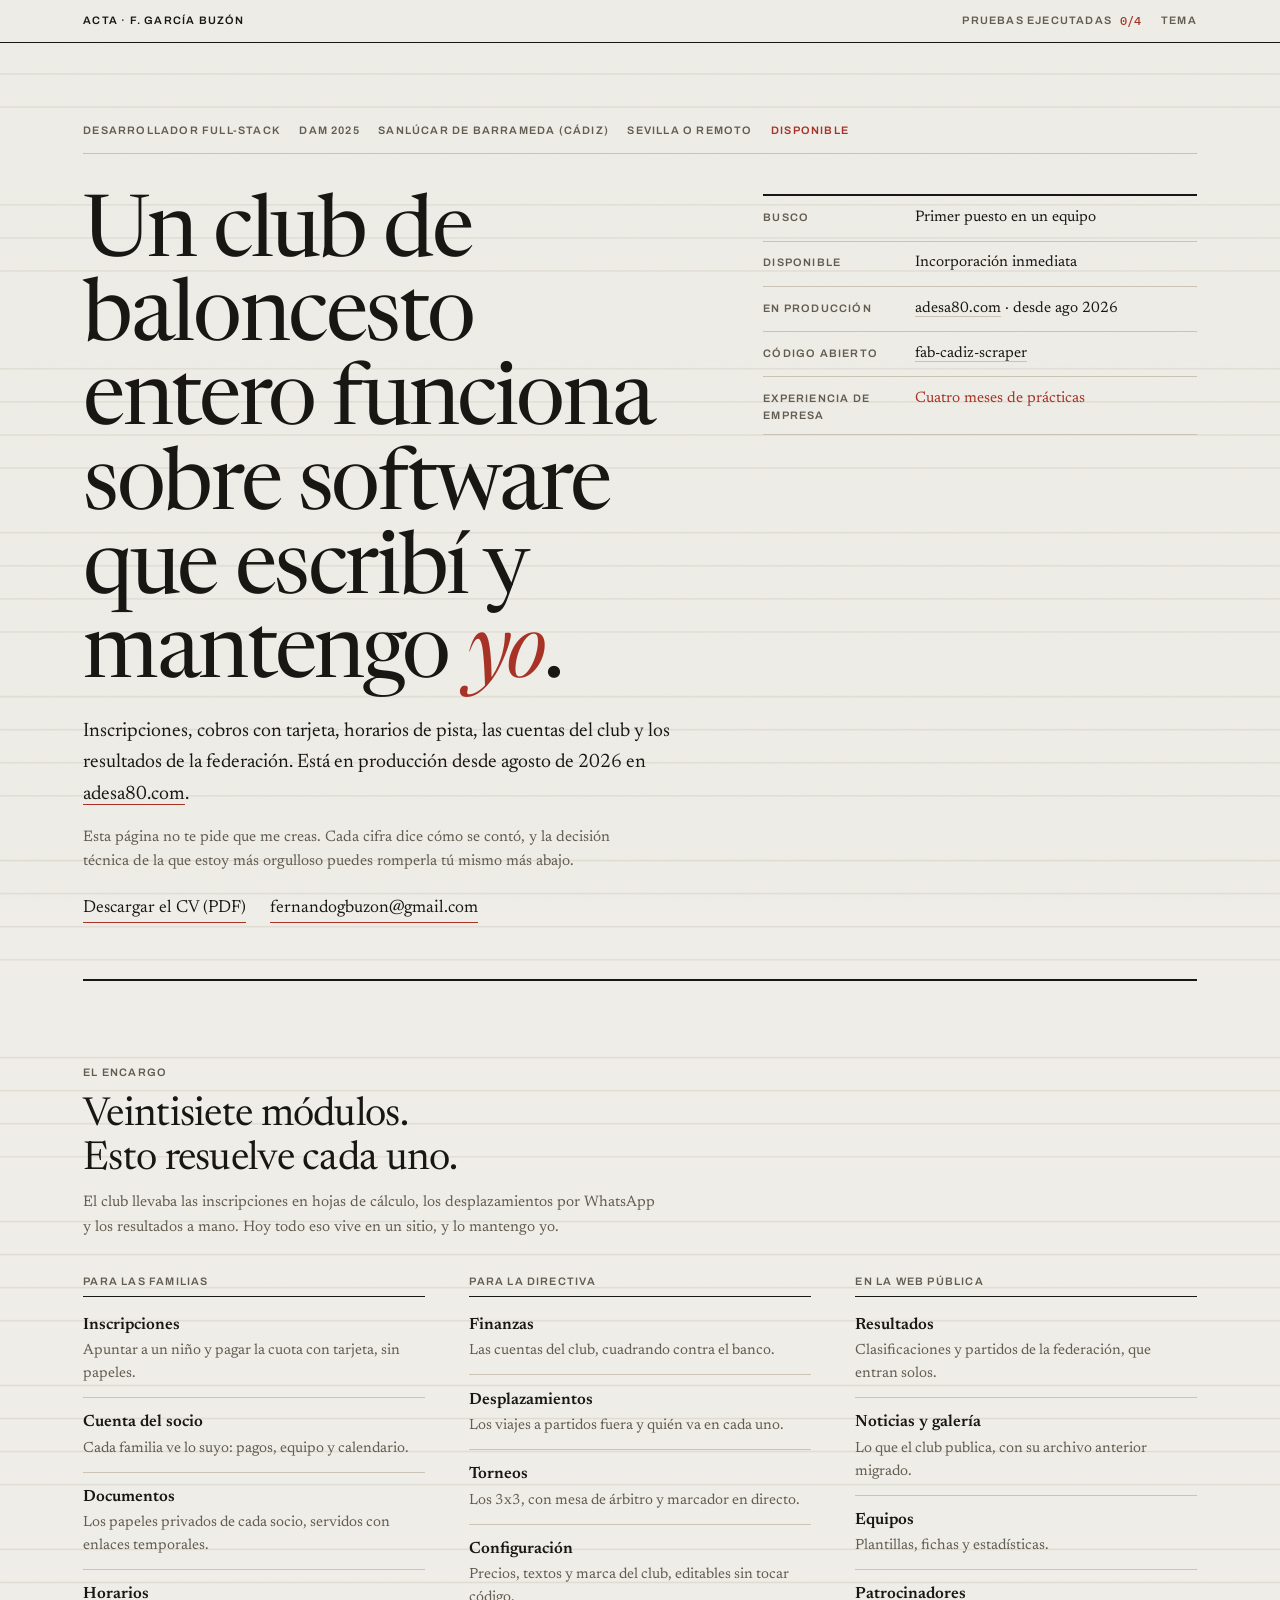
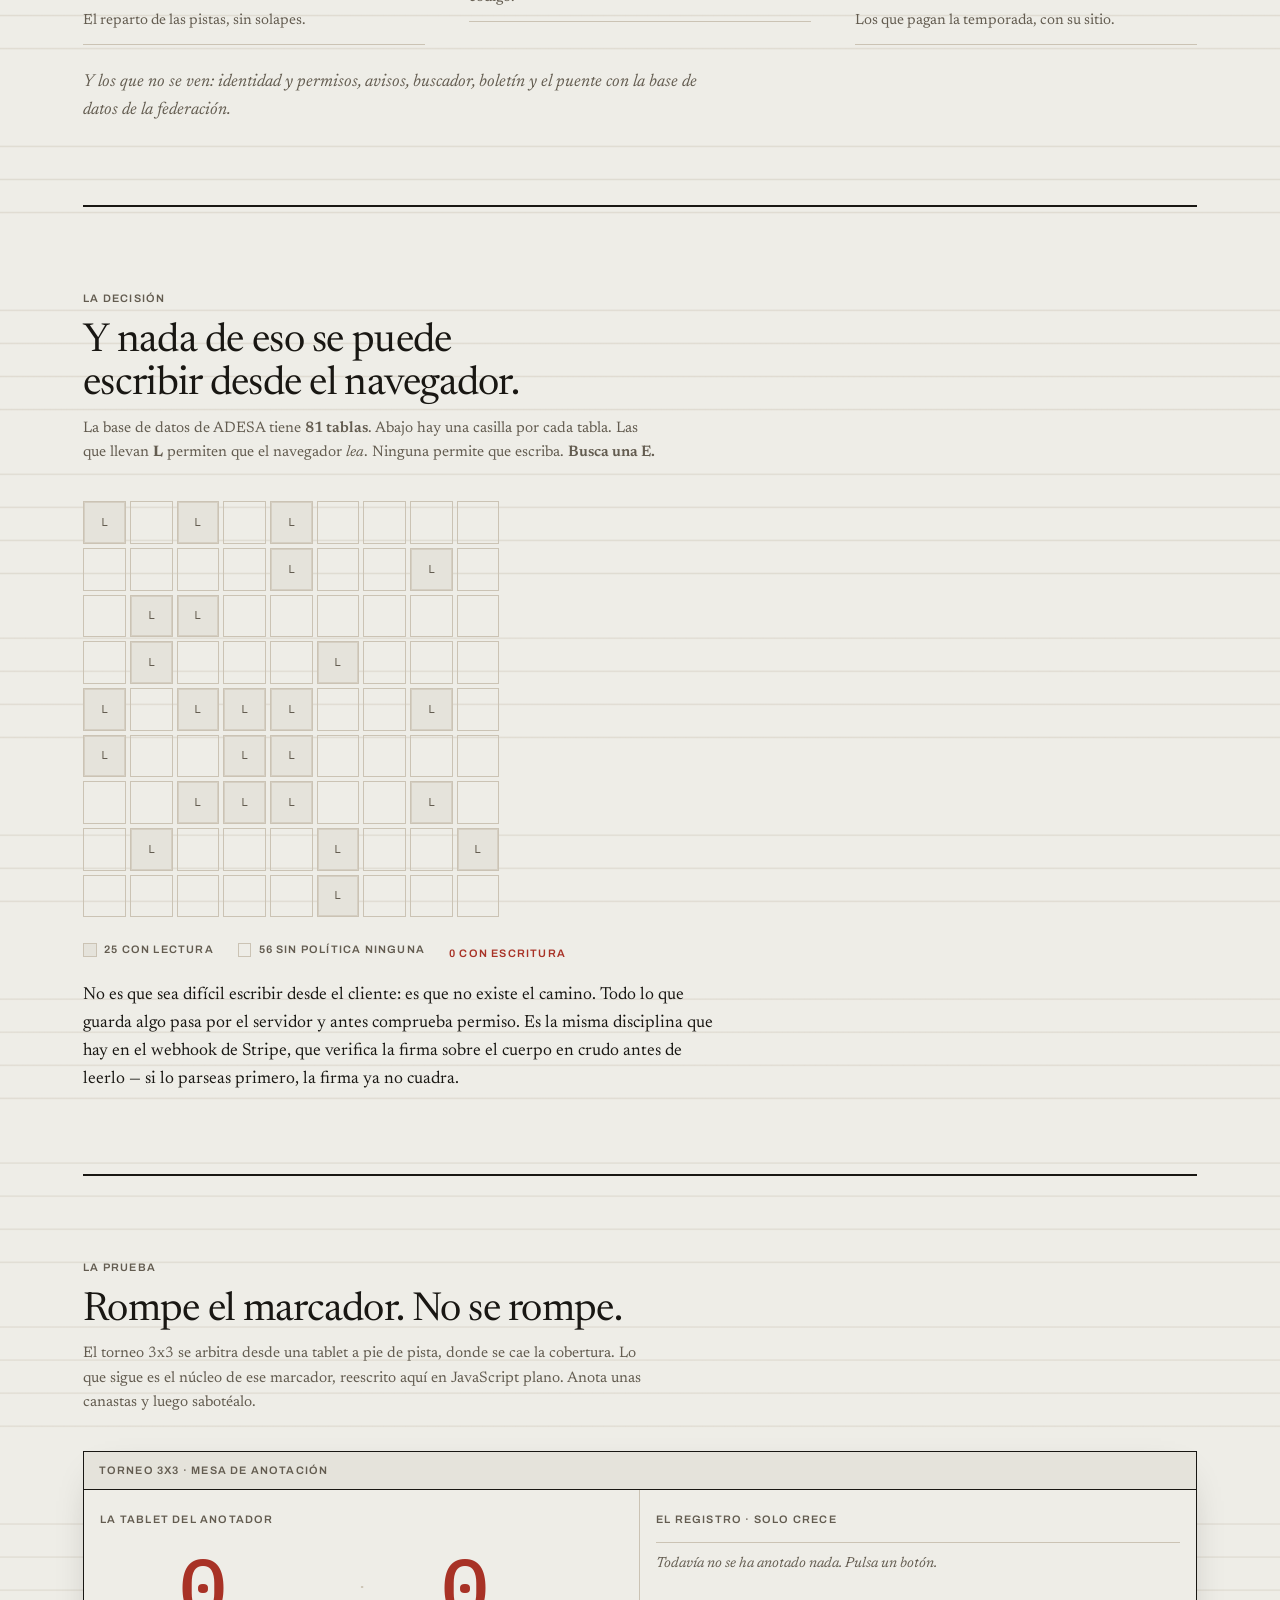
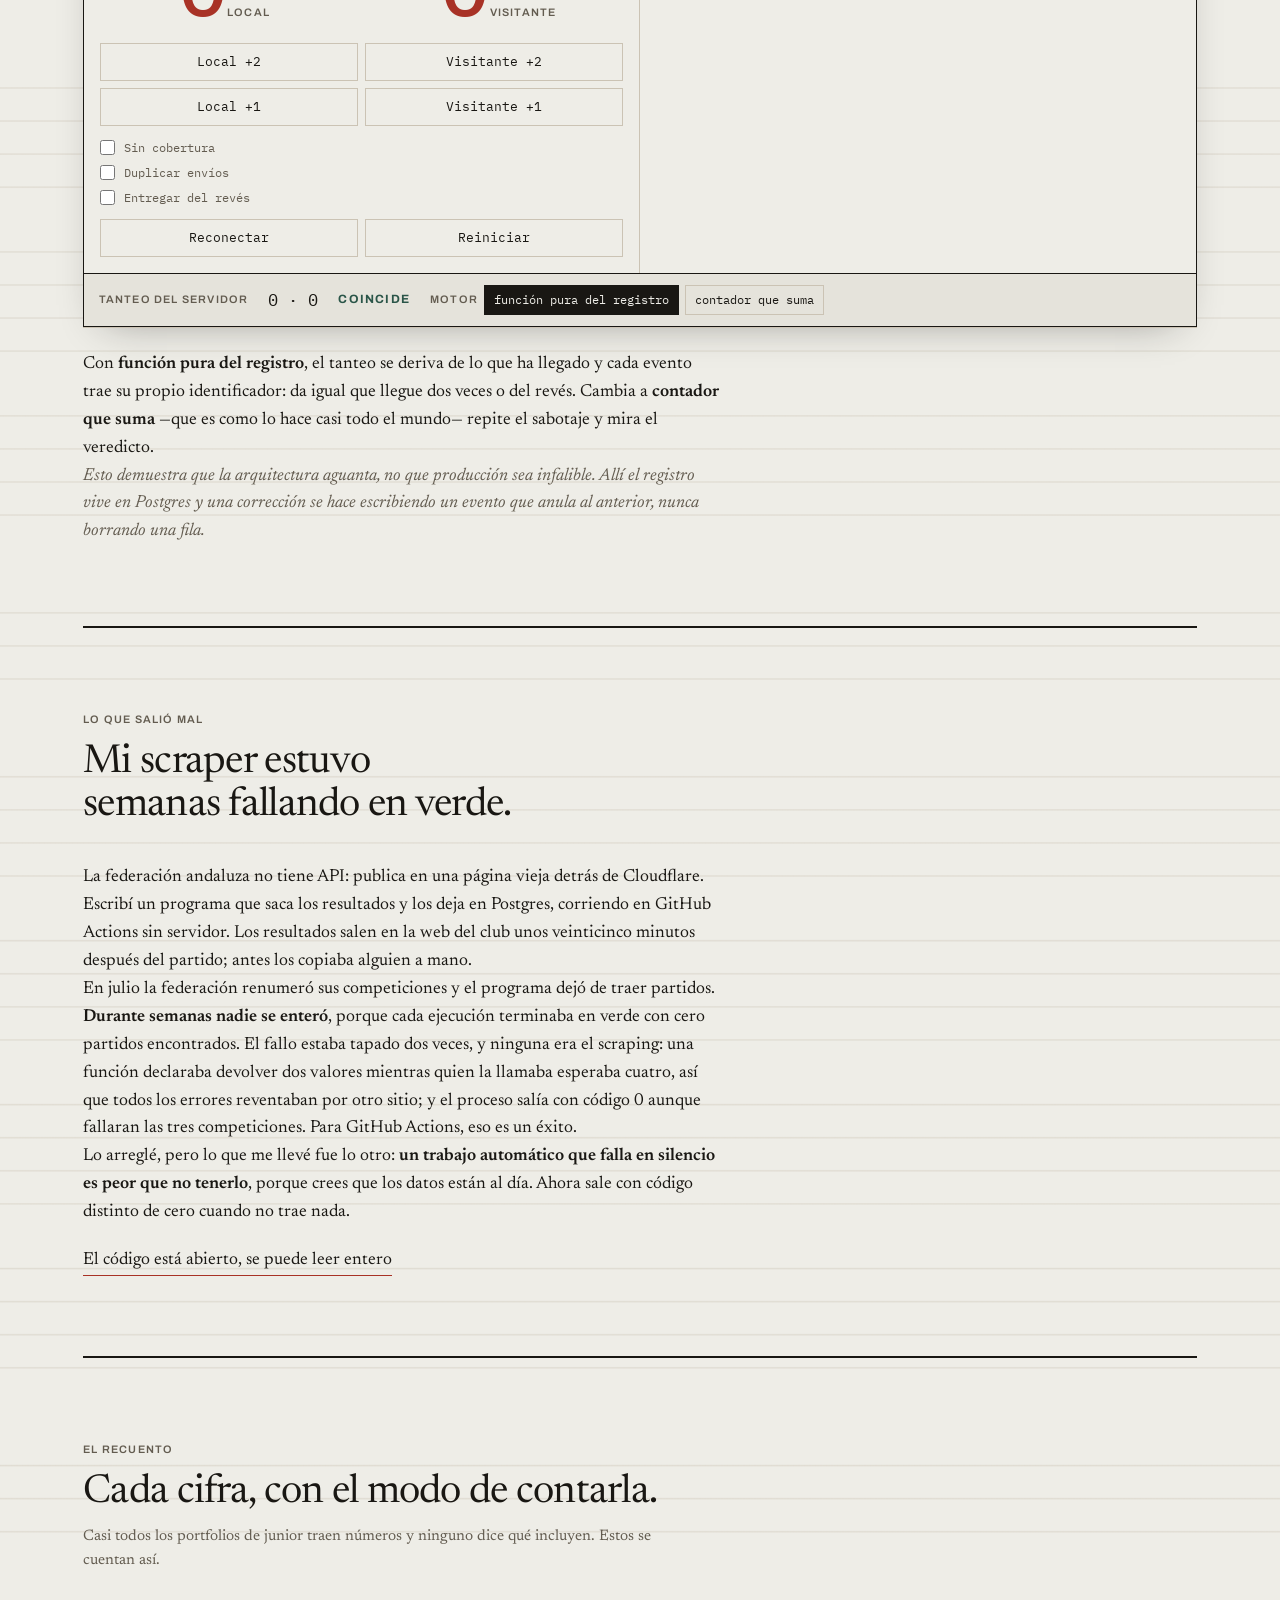
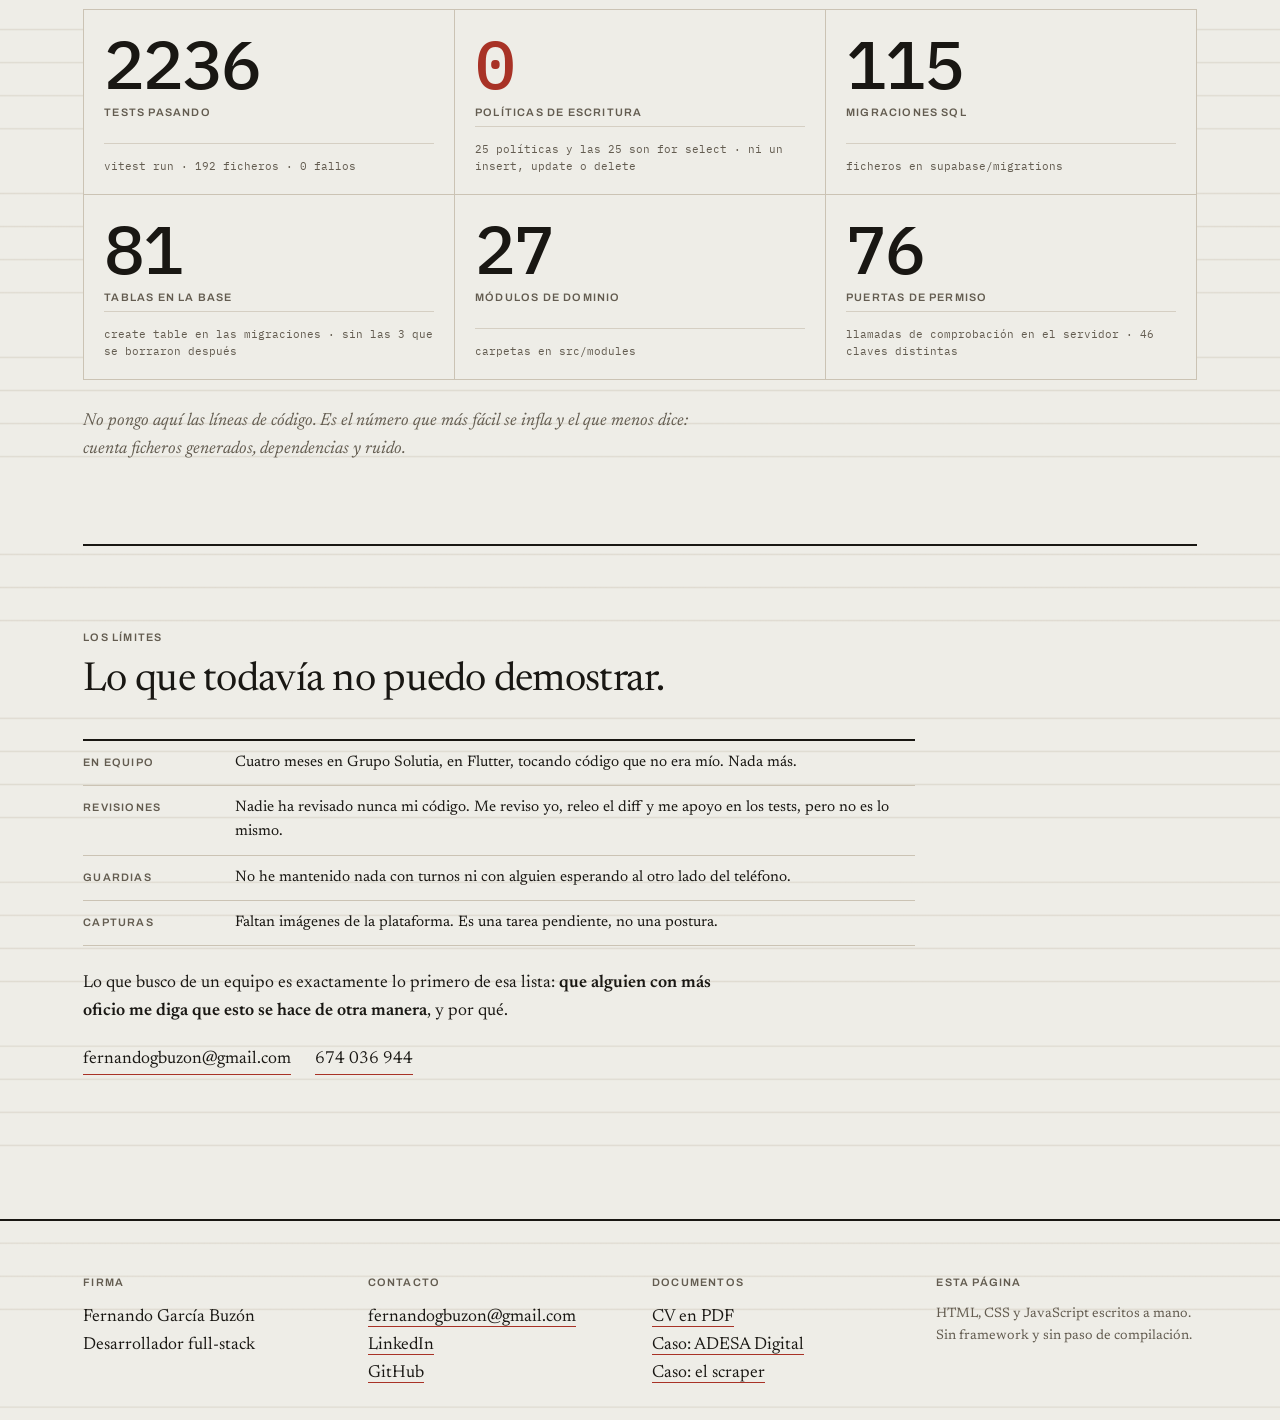
==== index.html @ b5573b4d "Bajar el detalle copiable y dar materia al diseño DOS COSAS.  1. Menos pliego de especificaciones. E" ====
<!doctype html>
<html lang="es">
<head>
<meta charset="utf-8">
<meta name="viewport" content="width=device-width, initial-scale=1">

<title>Fernando García Buzón — Desarrollador Full-Stack</title>
<meta name="description" content="Mantengo en producción la plataforma que gestiona un club de baloncesto entero. 2236 tests, 81 tablas y ninguna política de escritura. Busco mi primer puesto.">

<link rel="canonical" href="https://fernandogbuzon.github.io/mi-portfolio/">
<link rel="icon" href="marca/favicon.svg" type="image/svg+xml">

<meta property="og:type" content="profile">
<meta property="og:locale" content="es_ES">
<meta property="og:url" content="https://fernandogbuzon.github.io/mi-portfolio/">
<meta property="og:title" content="Fernando García Buzón — Desarrollador Full-Stack">
<meta property="og:description" content="Un club de baloncesto entero funciona sobre software que escribí y mantengo yo. Aquí puedes comprobarlo, no solo leerlo.">
<meta property="og:image" content="https://fernandogbuzon.github.io/mi-portfolio/marca/og.png">
<meta name="twitter:card" content="summary_large_image">

<link rel="preconnect" href="https://fonts.googleapis.com">
<link rel="preconnect" href="https://fonts.gstatic.com" crossorigin>
<link href="https://fonts.googleapis.com/css2?family=Archivo:wght@500;600;700&family=IBM+Plex+Mono:wght@400;500&family=Newsreader:ital,opsz,wght@0,6..72,400..600;1,6..72,400..500&display=swap" rel="stylesheet">

<link rel="stylesheet" href="css/acta.css?v=1">

<script>
  try {
    var t = localStorage.getItem("tema");
    if (t === "claro" || t === "noche") document.documentElement.setAttribute("data-tema", t);
  } catch (e) {}
</script>
</head>
<body>

<a class="ocultovisual" href="#contenido">Saltar al contenido</a>

<header class="acta-cabecera">
  <div class="env">
    <span class="agata quien">Acta · F. García Buzón</span>
    <span class="tanteo-corriente">
      <span class="agata">Pruebas ejecutadas</span>
      <b id="tanteo">0/4</b>
      <button class="agata" id="tema" type="button" aria-label="Cambiar de tema" style="margin-left:.75rem">Tema</button>
    </span>
  </div>
</header>

<main id="contenido">

  <!-- ─────────── LA FICHA ─────────── -->
  <section class="ficha">
    <div class="env">

      <div class="encaje">
        <span class="agata">Desarrollador full-stack</span>
        <span class="agata">DAM 2025</span>
        <span class="agata">Sanlúcar de Barrameda (Cádiz)</span>
        <span class="agata">Sevilla o remoto</span>
        <span class="agata agata--rojo">Disponible</span>
      </div>

      <div class="ficha__reja">
        <div>
          <h1>Un club de baloncesto entero funciona sobre software que escribí y mantengo <em>yo</em>.</h1>
          <p class="entrada">
            Inscripciones, cobros con tarjeta, horarios de pista, las cuentas del
            club y los resultados de la federación. Está en producción desde
            agosto de 2026 en <a class="enlace" href="https://adesa80.com" target="_blank" rel="noopener">adesa80.com</a>.
          </p>
          <p class="nota" style="margin-top:1rem">
            Esta página no te pide que me creas. Cada cifra dice cómo se contó, y
            la decisión técnica de la que estoy más orgulloso puedes romperla tú
            mismo más abajo.
          </p>
          <div class="enlaces-fila">
            <a class="enlace" href="cv-fernando-garcia-buzon.pdf" download>Descargar el CV (PDF)</a>
            <a class="enlace" href="mailto:fernandogbuzon@gmail.com?subject=Hola%20Fernando">fernandogbuzon@gmail.com</a>
          </div>
        </div>

        <dl class="campos">
          <div class="campo"><dt class="agata">Busco</dt><dd>Primer puesto en un equipo</dd></div>
          <div class="campo"><dt class="agata">Disponible</dt><dd>Incorporación inmediata</dd></div>
          <div class="campo"><dt class="agata">En producción</dt><dd><a href="https://adesa80.com" target="_blank" rel="noopener">adesa80.com</a> · desde ago 2026</dd></div>
          <div class="campo"><dt class="agata">Código abierto</dt><dd><a href="https://github.com/Fernandogbuzon/fab-cadiz-scraper" target="_blank" rel="noopener">fab-cadiz-scraper</a></dd></div>
          <div class="campo campo--rojo"><dt class="agata">Experiencia de empresa</dt><dd>Cuatro meses de prácticas</dd></div>
        </dl>
      </div>
    </div>
  </section>

  <!-- ─────────── LO QUE HACE ─────────── -->
  <section class="seccion" id="hace">
    <div class="env">
      <div class="seccion__cab">
        <span class="agata">El encargo</span>
        <h2>Veintisiete módulos. Esto resuelve cada uno.</h2>
        <p class="nota">
          El club llevaba las inscripciones en hojas de cálculo, los
          desplazamientos por WhatsApp y los resultados a mano. Hoy todo eso vive
          en un sitio, y lo mantengo yo.
        </p>
      </div>

      <div class="indice">
        <div class="indice__grupo">
          <h3 class="agata">Para las familias</h3>
          <dl>
            <div class="renglon"><dt>Inscripciones</dt><dd>Apuntar a un niño y pagar la cuota con tarjeta, sin papeles.</dd></div>
            <div class="renglon"><dt>Cuenta del socio</dt><dd>Cada familia ve lo suyo: pagos, equipo y calendario.</dd></div>
            <div class="renglon"><dt>Documentos</dt><dd>Los papeles privados de cada socio, servidos con enlaces temporales.</dd></div>
            <div class="renglon"><dt>Horarios</dt><dd>El reparto de las pistas, sin solapes.</dd></div>
          </dl>
        </div>

        <div class="indice__grupo">
          <h3 class="agata">Para la directiva</h3>
          <dl>
            <div class="renglon"><dt>Finanzas</dt><dd>Las cuentas del club, cuadrando contra el banco.</dd></div>
            <div class="renglon"><dt>Desplazamientos</dt><dd>Los viajes a partidos fuera y quién va en cada uno.</dd></div>
            <div class="renglon"><dt>Torneos</dt><dd>Los 3x3, con mesa de árbitro y marcador en directo.</dd></div>
            <div class="renglon"><dt>Configuración</dt><dd>Precios, textos y marca del club, editables sin tocar código.</dd></div>
          </dl>
        </div>

        <div class="indice__grupo">
          <h3 class="agata">En la web pública</h3>
          <dl>
            <div class="renglon"><dt>Resultados</dt><dd>Clasificaciones y partidos de la federación, que entran solos.</dd></div>
            <div class="renglon"><dt>Noticias y galería</dt><dd>Lo que el club publica, con su archivo anterior migrado.</dd></div>
            <div class="renglon"><dt>Equipos</dt><dd>Plantillas, fichas y estadísticas.</dd></div>
            <div class="renglon"><dt>Patrocinadores</dt><dd>Los que pagan la temporada, con su sitio.</dd></div>
          </dl>
        </div>
      </div>

      <p class="margen" style="margin-top:1.5rem">
        Y los que no se ven: identidad y permisos, avisos, buscador, boletín y el
        puente con la base de datos de la federación.
      </p>
    </div>
  </section>

  <!-- ─────────── LA PUERTA ─────────── -->
  <section class="seccion" id="puerta">
    <div class="env">
      <div class="seccion__cab">
        <span class="agata">La decisión</span>
        <h2>Y nada de eso se puede escribir desde el navegador.</h2>
        <p class="nota">
          La base de datos de ADESA tiene <strong>81 tablas</strong>. Abajo hay una
          casilla por cada tabla. Las que llevan <b>L</b> permiten que el navegador
          <em>lea</em>. Ninguna permite que escriba. <strong>Busca una E.</strong>
        </p>
      </div>

      <div class="puerta" role="img" aria-label="Cuadrícula de 81 casillas: 25 llevan marca de lectura y ninguna lleva marca de escritura.">
        <span class="celda celda--lee" aria-hidden="true">L</span>
        <span class="celda" aria-hidden="true"></span>
        <span class="celda celda--lee" aria-hidden="true">L</span>
        <span class="celda" aria-hidden="true"></span>
        <span class="celda celda--lee" aria-hidden="true">L</span>
        <span class="celda" aria-hidden="true"></span>
        <span class="celda" aria-hidden="true"></span>
        <span class="celda" aria-hidden="true"></span>
        <span class="celda" aria-hidden="true"></span>
        <span class="celda" aria-hidden="true"></span>
        <span class="celda" aria-hidden="true"></span>
        <span class="celda" aria-hidden="true"></span>
        <span class="celda" aria-hidden="true"></span>
        <span class="celda celda--lee" aria-hidden="true">L</span>
        <span class="celda" aria-hidden="true"></span>
        <span class="celda" aria-hidden="true"></span>
        <span class="celda celda--lee" aria-hidden="true">L</span>
        <span class="celda" aria-hidden="true"></span>
        <span class="celda" aria-hidden="true"></span>
        <span class="celda celda--lee" aria-hidden="true">L</span>
        <span class="celda celda--lee" aria-hidden="true">L</span>
        <span class="celda" aria-hidden="true"></span>
        <span class="celda" aria-hidden="true"></span>
        <span class="celda" aria-hidden="true"></span>
        <span class="celda" aria-hidden="true"></span>
        <span class="celda" aria-hidden="true"></span>
        <span class="celda" aria-hidden="true"></span>
        <span class="celda" aria-hidden="true"></span>
        <span class="celda celda--lee" aria-hidden="true">L</span>
        <span class="celda" aria-hidden="true"></span>
        <span class="celda" aria-hidden="true"></span>
        <span class="celda" aria-hidden="true"></span>
        <span class="celda celda--lee" aria-hidden="true">L</span>
        <span class="celda" aria-hidden="true"></span>
        <span class="celda" aria-hidden="true"></span>
        <span class="celda" aria-hidden="true"></span>
        <span class="celda celda--lee" aria-hidden="true">L</span>
        <span class="celda" aria-hidden="true"></span>
        <span class="celda celda--lee" aria-hidden="true">L</span>
        <span class="celda celda--lee" aria-hidden="true">L</span>
        <span class="celda celda--lee" aria-hidden="true">L</span>
        <span class="celda" aria-hidden="true"></span>
        <span class="celda" aria-hidden="true"></span>
        <span class="celda celda--lee" aria-hidden="true">L</span>
        <span class="celda" aria-hidden="true"></span>
        <span class="celda celda--lee" aria-hidden="true">L</span>
        <span class="celda" aria-hidden="true"></span>
        <span class="celda" aria-hidden="true"></span>
        <span class="celda celda--lee" aria-hidden="true">L</span>
        <span class="celda celda--lee" aria-hidden="true">L</span>
        <span class="celda" aria-hidden="true"></span>
        <span class="celda" aria-hidden="true"></span>
        <span class="celda" aria-hidden="true"></span>
        <span class="celda" aria-hidden="true"></span>
        <span class="celda" aria-hidden="true"></span>
        <span class="celda" aria-hidden="true"></span>
        <span class="celda celda--lee" aria-hidden="true">L</span>
        <span class="celda celda--lee" aria-hidden="true">L</span>
        <span class="celda celda--lee" aria-hidden="true">L</span>
        <span class="celda" aria-hidden="true"></span>
        <span class="celda" aria-hidden="true"></span>
        <span class="celda celda--lee" aria-hidden="true">L</span>
        <span class="celda" aria-hidden="true"></span>
        <span class="celda" aria-hidden="true"></span>
        <span class="celda celda--lee" aria-hidden="true">L</span>
        <span class="celda" aria-hidden="true"></span>
        <span class="celda" aria-hidden="true"></span>
        <span class="celda" aria-hidden="true"></span>
        <span class="celda celda--lee" aria-hidden="true">L</span>
        <span class="celda" aria-hidden="true"></span>
        <span class="celda" aria-hidden="true"></span>
        <span class="celda celda--lee" aria-hidden="true">L</span>
        <span class="celda" aria-hidden="true"></span>
        <span class="celda" aria-hidden="true"></span>
        <span class="celda" aria-hidden="true"></span>
        <span class="celda" aria-hidden="true"></span>
        <span class="celda" aria-hidden="true"></span>
        <span class="celda celda--lee" aria-hidden="true">L</span>
        <span class="celda" aria-hidden="true"></span>
        <span class="celda" aria-hidden="true"></span>
        <span class="celda" aria-hidden="true"></span>
      </div>

      <div class="puerta-pie">
        <span class="leyenda agata"><i class="lee"></i> 25 con lectura</span>
        <span class="leyenda agata"><i></i> 56 sin política ninguna</span>
        <span class="leyenda agata agata--rojo">0 con escritura</span>
      </div>

      <p style="margin-top:1.25rem">
        No es que sea difícil escribir desde el cliente: es que no existe el
        camino. Todo lo que guarda algo pasa por el servidor y antes comprueba
        permiso. Es la misma disciplina que hay en el webhook de Stripe, que
        verifica la firma sobre el cuerpo en crudo antes de leerlo — si lo
        parseas primero, la firma ya no cuadra.
      </p>
    </div>
  </section>

  <!-- ─────────── LA PRUEBA DEL MARCADOR ─────────── -->
  <section class="seccion" id="prueba">
    <div class="env">
      <div class="seccion__cab">
        <span class="agata">La prueba</span>
        <h2>Rompe el marcador. No se rompe.</h2>
        <p class="nota">
          El torneo 3x3 se arbitra desde una tablet a pie de pista, donde se cae
          la cobertura. Lo que sigue es el núcleo de ese marcador, reescrito aquí
          en JavaScript plano. Anota unas canastas y luego sabotéalo.
        </p>
      </div>

      <div class="prueba" id="prueba-marcador">
        <div class="prueba__barra">
          <span class="agata">Torneo 3x3 · mesa de anotación</span>
          <span class="agata" data-cola></span>
        </div>

        <div class="prueba__reja">
          <div class="tablet">
            <span class="agata">La tablet del anotador</span>
            <div class="marcador">
              <div class="eq">
                <span class="pts" data-tanteo-tablet="A">0</span>
                <span class="agata">Local</span>
              </div>
              <span class="sep">·</span>
              <div class="eq">
                <span class="pts" data-tanteo-tablet="B">0</span>
                <span class="agata">Visitante</span>
              </div>
            </div>

            <div class="botonera" data-prueba="marcador">
              <button type="button" data-anota="A:2">Local +2</button>
              <button type="button" data-anota="B:2">Visitante +2</button>
              <button type="button" data-anota="A:1">Local +1</button>
              <button type="button" data-anota="B:1">Visitante +1</button>
            </div>

            <div class="interruptores" data-prueba="sabotaje">
              <label class="interruptor"><input type="checkbox" id="sw-cobertura"> Sin cobertura</label>
              <label class="interruptor"><input type="checkbox" id="sw-duplicar"> Duplicar envíos</label>
              <label class="interruptor"><input type="checkbox" id="sw-desordenado"> Entregar del revés</label>
            </div>

            <div class="botonera" data-prueba="reconectar">
              <button type="button" data-accion="reconectar">Reconectar</button>
              <button type="button" data-accion="reiniciar">Reiniciar</button>
            </div>
          </div>

          <div class="registro">
            <span class="agata">El registro · solo crece</span>
            <ol data-registro></ol>
          </div>
        </div>

        <div class="veredicto">
          <span class="agata">Tanteo del servidor</span>
          <span style="font-family:var(--dato)">
            <span data-tanteo-servidor="A">0</span> · <span data-tanteo-servidor="B">0</span>
          </span>
          <span class="marca" data-veredicto data-estado="coincide">Coincide</span>
          <span class="motor" data-prueba="motor">
            <span class="agata">Motor</span>
            <button type="button" data-motor="puro" aria-pressed="true">función pura del registro</button>
            <button type="button" data-motor="contador" aria-pressed="false">contador que suma</button>
          </span>
        </div>
      </div>

      <p>
        Con <strong>función pura del registro</strong>, el tanteo se deriva de lo
        que ha llegado y cada evento trae su propio identificador: da igual que
        llegue dos veces o del revés. Cambia a <strong>contador que suma</strong>
        —que es como lo hace casi todo el mundo— repite el sabotaje y mira el
        veredicto.
      </p>
      <p class="margen">
        Esto demuestra que la arquitectura aguanta, no que producción sea
        infalible. Allí el registro vive en Postgres y una corrección se hace
        escribiendo un evento que anula al anterior, nunca borrando una fila.
      </p>
    </div>
  </section>

  <!-- ─────────── EL FALLO ─────────── -->
  <section class="seccion" id="fallo">
    <div class="env">
      <div class="seccion__cab">
        <span class="agata">Lo que salió mal</span>
        <h2>Mi scraper estuvo semanas fallando en verde.</h2>
      </div>

      <p>
        La federación andaluza no tiene API: publica en una página vieja detrás
        de Cloudflare. Escribí un programa que saca los resultados y los deja en
        Postgres, corriendo en GitHub Actions sin servidor. Los resultados salen
        en la web del club unos veinticinco minutos después del partido; antes
        los copiaba alguien a mano.
      </p>
      <p>
        En julio la federación renumeró sus competiciones y el programa dejó de
        traer partidos. <strong>Durante semanas nadie se enteró</strong>, porque
        cada ejecución terminaba en verde con cero partidos encontrados. El
        fallo estaba tapado dos veces, y ninguna era el scraping: una función
        declaraba devolver dos valores mientras quien la llamaba esperaba
        cuatro, así que todos los errores reventaban por otro sitio; y el
        proceso salía con código 0 aunque fallaran las tres competiciones. Para
        GitHub Actions, eso es un éxito.
      </p>
      <p>
        Lo arreglé, pero lo que me llevé fue lo otro: <strong>un trabajo
        automático que falla en silencio es peor que no tenerlo</strong>, porque
        crees que los datos están al día. Ahora sale con código distinto de cero
        cuando no trae nada.
      </p>
      <div class="enlaces-fila">
        <a class="enlace" href="https://github.com/Fernandogbuzon/fab-cadiz-scraper" target="_blank" rel="noopener">El código está abierto, se puede leer entero</a>
      </div>
    </div>
  </section>

  <!-- ─────────── LAS CIFRAS ─────────── -->
  <section class="seccion" id="cifras">
    <div class="env">
      <div class="seccion__cab">
        <span class="agata">El recuento</span>
        <h2>Cada cifra, con el modo de contarla.</h2>
        <p class="nota">
          Casi todos los portfolios de junior traen números y ninguno dice qué
          incluyen. Estos se cuentan así.
        </p>
      </div>

      <div class="recuento">
        <div class="dato">
          <span class="dato__n">2236</span>
          <span class="agata dato__que">Tests pasando</span>
          <span class="dato__como">vitest run · 192 ficheros · 0 fallos</span>
        </div>
        <div class="dato dato--rojo">
          <span class="dato__n">0</span>
          <span class="agata dato__que">Políticas de escritura</span>
          <span class="dato__como">25 políticas y las 25 son for select · ni un insert, update o delete</span>
        </div>
        <div class="dato">
          <span class="dato__n">115</span>
          <span class="agata dato__que">Migraciones SQL</span>
          <span class="dato__como">ficheros en supabase/migrations</span>
        </div>
        <div class="dato">
          <span class="dato__n">81</span>
          <span class="agata dato__que">Tablas en la base</span>
          <span class="dato__como">create table en las migraciones · sin las 3 que se borraron después</span>
        </div>
        <div class="dato">
          <span class="dato__n">27</span>
          <span class="agata dato__que">Módulos de dominio</span>
          <span class="dato__como">carpetas en src/modules</span>
        </div>
        <div class="dato">
          <span class="dato__n">76</span>
          <span class="agata dato__que">Puertas de permiso</span>
          <span class="dato__como">llamadas de comprobación en el servidor · 46 claves distintas</span>
        </div>
      </div>

      <p class="margen">
        No pongo aquí las líneas de código. Es el número que más fácil se infla
        y el que menos dice: cuenta ficheros generados, dependencias y ruido.
      </p>
    </div>
  </section>

  <!-- ─────────── LO QUE NO PUEDO DEMOSTRAR ─────────── -->
  <section class="seccion" id="limites">
    <div class="env">
      <div class="seccion__cab">
        <span class="agata">Los límites</span>
        <h2>Lo que todavía no puedo demostrar.</h2>
      </div>

      <dl class="campos" style="max-width:52rem">
        <div class="campo">
          <dt class="agata">En equipo</dt>
          <dd>Cuatro meses en Grupo Solutia, en Flutter, tocando código que no era mío. Nada más.</dd>
        </div>
        <div class="campo">
          <dt class="agata">Revisiones</dt>
          <dd>Nadie ha revisado nunca mi código. Me reviso yo, releo el diff y me apoyo en los tests, pero no es lo mismo.</dd>
        </div>
        <div class="campo">
          <dt class="agata">Guardias</dt>
          <dd>No he mantenido nada con turnos ni con alguien esperando al otro lado del teléfono.</dd>
        </div>
        <div class="campo">
          <dt class="agata">Capturas</dt>
          <dd>Faltan imágenes de la plataforma. Es una tarea pendiente, no una postura.</dd>
        </div>
      </dl>

      <p style="margin-top:1.5rem">
        Lo que busco de un equipo es exactamente lo primero de esa lista:
        <strong>que alguien con más oficio me diga que esto se hace de otra
        manera</strong>, y por qué.
      </p>
      <div class="enlaces-fila">
        <a class="enlace" href="mailto:fernandogbuzon@gmail.com?subject=Hola%20Fernando">fernandogbuzon@gmail.com</a>
        <a class="enlace" href="tel:+34674036944">674 036 944</a>
      </div>
    </div>
  </section>

</main>

<footer class="firma">
  <div class="env">
    <div class="firma__reja">
      <div>
        <span class="agata">Firma</span>
        <p style="margin-top:.5rem">Fernando García Buzón<br>Desarrollador full-stack</p>
      </div>
      <div>
        <span class="agata">Contacto</span>
        <p style="margin-top:.5rem">
          <a class="enlace" href="mailto:fernandogbuzon@gmail.com">fernandogbuzon@gmail.com</a><br>
          <a class="enlace" href="https://www.linkedin.com/in/fernando-garc%C3%ADa-buz%C3%B3n-02939328b/" target="_blank" rel="noopener">LinkedIn</a><br>
          <a class="enlace" href="https://github.com/Fernandogbuzon" target="_blank" rel="noopener">GitHub</a>
        </p>
      </div>
      <div>
        <span class="agata">Documentos</span>
        <p style="margin-top:.5rem">
          <a class="enlace" href="cv-fernando-garcia-buzon.pdf" download>CV en PDF</a><br>
          <a class="enlace" href="casos/adesa-digital.html">Caso: ADESA Digital</a><br>
          <a class="enlace" href="casos/fab-cadiz-scraper.html">Caso: el scraper</a>
        </p>
      </div>
      <div>
        <span class="agata">Esta página</span>
        <p class="nota" style="margin-top:.5rem;font-size:.85rem">
          HTML, CSS y JavaScript escritos a mano. Sin framework y sin paso de
          compilación.
        </p>
      </div>
    </div>
  </div>
</footer>

<script src="js/acta.js?v=1" defer></script>
</body>
</html>
---- css/acta.css ----
/* ============================================================
   EL ACTA · Fernando García Buzón
   ------------------------------------------------------------
   El sitio no está compuesto como un portfolio sino como un
   acta: un impreso donde cada afirmación ocupa una fila y trae
   al lado el modo de comprobarla.

   La estética no es un disfraz: es un desarrollador de un club
   de baloncesto, y el acta, la letra ágata y el tanteo en rojo
   salen de su propio material.

   Lo que NO lleva, a propósito: marco de hoja, "HOJA 01 DE 05",
   numeración de secciones, marcas de registro. Todo eso es
   atrezo, y "Hoja 01 de 05" es la misma especie que el
   "01 — Sobre mí" que queríamos matar.
   ============================================================ */

/* ---------- 01 · Tintas ---------- */

:root{
  /* En un acta de baloncesto el tanteo corriente se lleva en rojo.
     De ahí sale la segunda tinta: no es una decisión de moodboard. */
  --papel:#EEEDE7;
  --papel-hondo:#E5E3DB;
  --tinta:#191713;
  --grafito:#635C50;
  --pauta:#CBC3B4;
  --rojo:#A83226;
  --sello:#2A5548;

  --voz:'Newsreader',Georgia,serif;
  --rotulo:'Archivo','Helvetica Neue',Arial,sans-serif;
  --dato:'IBM Plex Mono',ui-monospace,Menlo,monospace;

  --margen:clamp(1.15rem,4vw,3.25rem);
  --ancho:76rem;
  --curva:cubic-bezier(.2,.7,.3,1);

  color-scheme:light dark;
}

/* En oscuro no hay "tema oscuro": hay copia de papel carbón.
   El impreso es el mismo, cambia el lado desde el que se lee. */
@media (prefers-color-scheme: dark){
  :root:not([data-tema="claro"]){
    --papel:#151412;
    --papel-hondo:#100F0D;
    --tinta:#EDE7DA;
    --grafito:#9A9284;
    --pauta:#332F29;
    --rojo:#E2695B;
    --sello:#79AE97;
  }
}
:root[data-tema="noche"]{
  --papel:#151412; --papel-hondo:#100F0D; --tinta:#EDE7DA;
  --grafito:#9A9284; --pauta:#332F29; --rojo:#E2695B; --sello:#79AE97;
  color-scheme:dark;
}
:root[data-tema="claro"]{
  --papel:#EEEDE7; --papel-hondo:#E5E3DB; --tinta:#191713;
  --grafito:#635C50; --pauta:#CBC3B4; --rojo:#A83226; --sello:#2A5548;
  color-scheme:light;
}

/* ---------- 02 · Base ---------- */

*,*::before,*::after{box-sizing:border-box;margin:0;padding:0}

html{-webkit-text-size-adjust:100%;scroll-behavior:smooth;scroll-padding-top:4rem}

body{
  background:var(--papel);
  color:var(--tinta);
  font-family:var(--voz);
  font-size:clamp(1rem,.97rem + .16vw,1.09rem);
  line-height:1.6;
  font-optical-sizing:auto;
  -webkit-font-smoothing:antialiased;
  overflow-x:hidden;
}

ul,ol{list-style:none}
a{color:inherit}
button{font:inherit;color:inherit;background:none;border:0;cursor:pointer}

::selection{background:var(--rojo);color:var(--papel)}

:focus-visible{outline:2px solid var(--rojo);outline-offset:3px}

.ocultovisual{
  position:absolute;width:1px;height:1px;overflow:hidden;
  clip-path:inset(50%);white-space:nowrap;
}

.env{width:100%;max-width:var(--ancho);margin-inline:auto;padding-inline:var(--margen)}

/* ---------- 03 · Ágata ---------- */
/* La letra pequeña en caja alta de los impresos y de las páginas de
   resultados de los diarios deportivos. Es el tejido conectivo de
   todo el sitio: rótulos de campo, cabeceras de tabla, notas. */

.agata{
  font-family:var(--rotulo);
  font-size:.68rem;
  font-weight:600;
  letter-spacing:.11em;
  text-transform:uppercase;
  color:var(--grafito);
  font-variant-numeric:tabular-nums;
}
.agata--rojo{color:var(--rojo)}

/* ---------- 04 · Voz ---------- */

h1,h2,h3{
  font-family:var(--voz);
  font-weight:400;
  line-height:1.08;
  letter-spacing:-.018em;
  text-wrap:balance;
}
h1{font-size:clamp(2.1rem,1.3rem + 3.6vw,4.15rem);line-height:1.02}
h2{font-size:clamp(1.55rem,1.2rem + 1.7vw,2.5rem)}
h3{font-size:clamp(1.1rem,1rem + .45vw,1.35rem);font-weight:500}

p{max-width:64ch}
em{font-style:italic}
strong{font-weight:600}

.entrada{font-size:clamp(1.06rem,1rem + .35vw,1.22rem);color:var(--tinta)}
.nota{color:var(--grafito);font-size:.95rem}
.margen{font-style:italic;color:var(--grafito)}

/* ---------- 05 · La cabecera del acta ---------- */
/* Único elemento persistente. Lleva el tanteo corriente: cuántas de
   las pruebas de la página ha ejecutado ya quien la está leyendo. */

.acta-cabecera{
  position:fixed;top:0;left:0;right:0;z-index:60;
  background:var(--papel);
  border-bottom:1px solid var(--tinta);
}
.acta-cabecera .env{
  display:flex;align-items:center;justify-content:space-between;
  gap:1rem;height:2.6rem;
}
.acta-cabecera .quien{color:var(--tinta)}
.tanteo-corriente{display:flex;align-items:center;gap:.5rem}
.tanteo-corriente b{
  font-family:var(--dato);font-weight:500;font-size:.78rem;
  color:var(--rojo);font-variant-numeric:tabular-nums;
}

body{padding-top:2.6rem}

/* ---------- 06 · La ficha ---------- */

.ficha{padding-block:clamp(2.5rem,7vw,5rem) clamp(2rem,5vw,3.5rem)}

.encaje{
  display:flex;flex-wrap:wrap;gap:.35rem 1.15rem;
  padding-bottom:.9rem;border-bottom:1px solid var(--pauta);
  margin-bottom:clamp(1.5rem,4vw,2.5rem);
}

.ficha__reja{
  display:grid;
  grid-template-columns:minmax(0,1.45fr) minmax(0,1fr);
  gap:clamp(1.5rem,4vw,3.5rem);
  align-items:start;
}
@media (max-width:56rem){ .ficha__reja{grid-template-columns:1fr} }

.ficha h1{margin-bottom:1.1rem}
.ficha h1 em{color:var(--rojo);font-style:italic}

/* Los campos rellenados del impreso. El último dice la verdad
   incómoda, en rojo, dentro del propio formulario: declarar la
   carencia es lo que hace creíble todo lo demás. */
.campos{border-top:2px solid var(--tinta)}
.campo{
  display:grid;grid-template-columns:8.5rem minmax(0,1fr);
  gap:1rem;padding-block:.62rem;
  border-bottom:1px solid var(--pauta);
  align-items:baseline;
}
.campo dd{font-size:.95rem}
.campo--rojo dd{color:var(--rojo)}
.campo dd a{
  color:inherit;text-decoration:none;
  border-bottom:1px solid var(--pauta);
}
.campo dd a:hover{border-color:var(--rojo);color:var(--rojo)}
@media (max-width:26rem){ .campo{grid-template-columns:1fr;gap:.1rem} }

/* ---------- 07 · Secciones ---------- */

.seccion{padding-block:clamp(2.75rem,7vw,5rem);border-top:1px solid var(--pauta)}
.seccion__cab{margin-bottom:clamp(1.5rem,3.5vw,2.25rem);max-width:60ch}
.seccion__cab h2{margin-block:.5rem .6rem}

/* ---------- 08 · La puerta ---------- */
/* 81 casillas. 25 llevan L de lectura. Ninguna lleva E.
   Sin JavaScript, sin movimiento: se entiende mirando. */

/* Nueve por nueve, no una tira. 81 es 9², y el cuadrado es parte del
   argumento: se abarca de un vistazo y se ve que no hay ninguna E. */
.puerta{
  display:grid;
  grid-template-columns:repeat(9,1fr);
  gap:3px;
  width:min(100%, 22rem);
  margin-block:1.5rem;
}
.celda{
  aspect-ratio:1;display:grid;place-items:center;
  border:1px solid var(--pauta);
  font-family:var(--dato);font-size:.7rem;
  color:transparent;
}
.celda--lee{color:var(--grafito);background:var(--papel-hondo)}

.puerta-pie{
  display:flex;flex-wrap:wrap;gap:.5rem 1.5rem;align-items:baseline;
  margin-top:.9rem;
}
.leyenda{display:inline-flex;align-items:center;gap:.45rem}
.leyenda i{
  width:.85rem;height:.85rem;border:1px solid var(--pauta);
  display:inline-block;
}
.leyenda i.lee{background:var(--papel-hondo)}

/* ---------- 09 · Tabla de cifras ---------- */
/* Cada cifra cuelga de un "cómo se cuenta". Es lo que separa una
   cifra de una fanfarronada, y lo que un revisor con oficio busca
   antes que la cifra misma. */

.cifras{width:100%;border-collapse:collapse;margin-block:1.25rem}
.cifras th,.cifras td{
  text-align:left;padding:.6rem .75rem .6rem 0;
  border-bottom:1px solid var(--pauta);vertical-align:baseline;
}
.cifras thead th{border-bottom:1px solid var(--tinta);padding-bottom:.5rem}
.cifras .n{
  font-family:var(--dato);font-weight:500;
  font-size:clamp(1.05rem,1rem + .4vw,1.3rem);
  font-variant-numeric:tabular-nums;white-space:nowrap;
  color:var(--tinta);
}
.cifras .como{
  font-family:var(--dato);font-size:.72rem;color:var(--grafito);
  line-height:1.5;
}
.cifras tbody tr:hover{background:var(--papel-hondo)}

/* ---------- 10 · La prueba del marcador ---------- */

.prueba{
  border:1px solid var(--tinta);
  background:var(--papel);
  margin-block:1.5rem;
}
.prueba__barra{
  display:flex;flex-wrap:wrap;gap:.5rem 1rem;
  align-items:center;justify-content:space-between;
  padding:.6rem .9rem;border-bottom:1px solid var(--tinta);
  background:var(--papel-hondo);
}
.prueba__reja{
  display:grid;grid-template-columns:minmax(0,1fr) minmax(0,1fr);
}
@media (max-width:52rem){ .prueba__reja{grid-template-columns:1fr} }

.tablet{padding:1rem;border-right:1px solid var(--pauta)}
@media (max-width:52rem){ .tablet{border-right:0;border-bottom:1px solid var(--pauta)} }

.marcador{
  display:grid;grid-template-columns:1fr auto 1fr;
  align-items:center;gap:.5rem;margin-block:.75rem 1rem;
}
.marcador .pts{
  font-family:var(--dato);font-weight:500;
  font-size:clamp(2.4rem,2rem + 3vw,3.6rem);
  line-height:1;text-align:center;
  font-variant-numeric:tabular-nums;
  color:var(--rojo);
}
.marcador .sep{color:var(--pauta);font-family:var(--dato)}
.marcador .eq{text-align:center}

.botonera{display:grid;grid-template-columns:1fr 1fr;gap:.4rem}
.botonera button{
  border:1px solid var(--pauta);padding:.5rem .4rem;
  font-family:var(--dato);font-size:.8rem;
  transition:background .15s var(--curva), border-color .15s var(--curva);
}
.botonera button:hover{border-color:var(--tinta);background:var(--papel-hondo)}
.botonera button:active{background:var(--tinta);color:var(--papel)}

.registro{padding:1rem;min-width:0}
.registro ol{
  font-family:var(--dato);font-size:.72rem;line-height:1.85;
  max-height:13rem;overflow:auto;margin-top:.5rem;
  border-top:1px solid var(--pauta);padding-top:.5rem;
}
.registro li{display:flex;gap:.6rem;color:var(--grafito)}
.registro li b{color:var(--tinta);font-weight:500}
.registro .vacio{color:var(--grafito);font-style:italic;font-family:var(--voz);font-size:.9rem}

.interruptores{display:grid;gap:.35rem;margin-block:.75rem}
.interruptor{
  display:flex;align-items:center;gap:.55rem;
  font-family:var(--dato);font-size:.75rem;cursor:pointer;
  color:var(--grafito);
}
.interruptor input{accent-color:var(--rojo);width:.95rem;height:.95rem}
.interruptor:has(input:checked){color:var(--rojo)}

.veredicto{
  display:flex;flex-wrap:wrap;gap:.5rem 1.25rem;align-items:center;
  padding:.7rem .9rem;border-top:1px solid var(--tinta);
  background:var(--papel-hondo);
}
.veredicto .marca{
  font-family:var(--rotulo);font-weight:700;font-size:.75rem;
  letter-spacing:.1em;text-transform:uppercase;
}
.veredicto .marca[data-estado="coincide"]{color:var(--sello)}
.veredicto .marca[data-estado="no"]{color:var(--rojo)}

.motor{display:flex;flex-wrap:wrap;gap:.4rem;align-items:center}
.motor button{
  font-family:var(--dato);font-size:.72rem;
  border:1px solid var(--pauta);padding:.28rem .55rem;
}
.motor button[aria-pressed="true"]{
  background:var(--tinta);color:var(--papel);border-color:var(--tinta);
}

/* ---------- 11 · Enlaces ---------- */

.enlace{
  color:var(--tinta);text-decoration:none;
  border-bottom:1px solid var(--rojo);
  transition:background .15s var(--curva);
}
.enlace:hover{background:var(--rojo);color:var(--papel)}

.enlaces-fila{display:flex;flex-wrap:wrap;gap:.6rem 1.5rem;margin-top:1.25rem}

/* ---------- 12 · Pie ---------- */

.firma{
  border-top:2px solid var(--tinta);
  padding-block:clamp(2rem,5vw,3rem) 2rem;margin-top:clamp(2rem,6vw,4rem);
}
.firma__reja{display:grid;grid-template-columns:repeat(auto-fit,minmax(13rem,1fr));gap:1.5rem}

/* ---------- 13 · Movimiento ---------- */
/* Casi no hay. Un impreso no se mueve. Lo único que cambia es lo
   que el lector provoca. */

@media (prefers-reduced-motion: reduce){
  *{animation:none !important;transition-duration:.01ms !important}
  html{scroll-behavior:auto}
}

/* ---------- 14 · El índice ---------- */
/* Lo que hace la plataforma, contado como el índice de un documento:
   una entrada por módulo y al lado el problema que resuelve. Va ANTES
   de las decisiones técnicas: nadie puede valorar cómo protegí algo si
   todavía no sabe qué es ese algo. */

.indice{
  display:grid;
  grid-template-columns:repeat(auto-fit,minmax(19rem,1fr));
  gap:clamp(1.75rem,3.5vw,3rem);
  margin-top:1.5rem;
}
.indice__grupo h3{
  padding-bottom:.5rem;
  border-bottom:1px solid var(--tinta);
  margin-bottom:.25rem;
}
.renglon{
  padding-block:.7rem;
  border-bottom:1px solid var(--pauta);
}
.renglon dt{
  font-family:var(--voz);
  font-size:1.02rem;font-weight:600;
  margin-bottom:.15rem;
}
.renglon dd{
  font-size:.92rem;color:var(--grafito);line-height:1.55;
  max-width:44ch;
}

/* ============================================================
   15 · MATERIA
   ------------------------------------------------------------
   Serio no tiene por qué ser árido. Lo que faltaba no era color
   ni efectos: era materia y contraste de escala. Un acta de
   verdad tiene pauta, tiene grano y tiene el tanteo escrito en
   grande. Eso es lo que se añade aquí.
   ============================================================ */

/* La pauta del impreso. Va sobre el papel, no sobre el texto, y a
   una opacidad en la que se intuye más que se ve. Es lo que hace
   que la página tenga superficie en vez de ser un fondo plano. */
body{
  background-image:repeating-linear-gradient(
    to bottom,
    transparent 0,
    transparent calc(2.05rem - 1px),
    color-mix(in oklab, var(--pauta) 42%, transparent) calc(2.05rem - 1px),
    color-mix(in oklab, var(--pauta) 42%, transparent) 2.05rem
  );
  background-position:0 2.6rem;
}
@media (prefers-color-scheme: dark){
  :root:not([data-tema="claro"]) body{
    background-image:repeating-linear-gradient(
      to bottom, transparent 0, transparent calc(2.05rem - 1px),
      color-mix(in oklab, var(--pauta) 55%, transparent) calc(2.05rem - 1px),
      color-mix(in oklab, var(--pauta) 55%, transparent) 2.05rem);
  }
}

/* Grano. Muy poco: lo justo para que el papel no parezca pantalla. */
body::after{
  content:"";position:fixed;inset:0;z-index:200;pointer-events:none;
  opacity:.032;mix-blend-mode:multiply;
  background-image:url("data:image/svg+xml,%3Csvg xmlns='http://www.w3.org/2000/svg' width='160' height='160'%3E%3Cfilter id='g'%3E%3CfeTurbulence type='fractalNoise' baseFrequency='.8' numOctaves='4'/%3E%3C/filter%3E%3Crect width='160' height='160' filter='url(%23g)'/%3E%3C/svg%3E");
}
@media (prefers-color-scheme: dark){
  :root:not([data-tema="claro"]) body::after{mix-blend-mode:screen;opacity:.055}
}
:root[data-tema="noche"] body::after{mix-blend-mode:screen;opacity:.055}
:root[data-tema="claro"] body::after{mix-blend-mode:multiply;opacity:.032}

/* ---------- El titular, con presencia ---------- */
/* El contraste de escala es lo que separa una página cara de una
   correcta. Aquí el salto va de la ágata de 11px al titular. */

.ficha h1{
  font-size:clamp(2.5rem,1.2rem + 5.2vw,5.4rem);
  line-height:.98;
  letter-spacing:-.028em;
  font-weight:400;
}

/* ---------- Las cifras, en grande ---------- */
/* Antes eran filas de tabla y se leían como un anexo. Un número es
   lo más bonito que tiene un documento técnico: se pone grande. */

/* Columnas fijas, no auto-fit. Son seis cifras: con auto-fit, la
   última fila dejaba huecos y el fondo de la rejilla asomaba como una
   mancha gris. Tres por dos divide exacto en cualquier ancho. */
.recuento{
  display:grid;
  grid-template-columns:repeat(3,1fr);
  gap:1px;
  background:var(--pauta);
  border:1px solid var(--pauta);
  margin-block:1.75rem;
}
@media (max-width:60rem){ .recuento{grid-template-columns:repeat(2,1fr)} }
@media (max-width:34rem){ .recuento{grid-template-columns:1fr} }
.dato{
  background:var(--papel);
  padding:1.35rem 1.25rem 1.15rem;
  display:flex;flex-direction:column;gap:.15rem;
  min-height:11.5rem;
}
.dato__n{
  font-family:var(--dato);
  font-weight:500;
  font-size:clamp(2.9rem,2.2rem + 2.6vw,4.4rem);
  line-height:.92;
  letter-spacing:-.03em;
  font-variant-numeric:tabular-nums;
  color:var(--tinta);
}
.dato--rojo .dato__n{color:var(--rojo)}
.dato__que{margin-top:.4rem}
.dato__como{
  font-family:var(--dato);
  font-size:.68rem;line-height:1.6;
  color:var(--grafito);
  margin-top:auto;padding-top:.9rem;
  border-top:1px solid color-mix(in oklab, var(--pauta) 70%, transparent);
}

/* ---------- La prueba, como objeto ---------- */
/* Le falta peso: es la pieza central de la página y estaba plana. */

.prueba{
  box-shadow:
    0 1px 0 var(--pauta),
    0 14px 40px -22px color-mix(in oklab, var(--tinta) 45%, transparent);
}
.marcador .pts{
  font-size:clamp(3rem,2.2rem + 4.4vw,5rem);
  letter-spacing:-.045em;
}

/* ---------- La rejilla, con más presencia ---------- */
.puerta{width:min(100%, 26rem);gap:4px}
.celda{font-size:.74rem}
.celda--lee{
  box-shadow:inset 0 0 0 1px color-mix(in oklab, var(--pauta) 60%, transparent);
}

/* ---------- La regla que abre cada sección ---------- */
/* Un filete grueso arriba de cada sección: es el gesto de imprenta
   que da ritmo al documento sin añadir ni un color. */
.seccion{border-top:none;position:relative}
.seccion::before{
  content:"";position:absolute;top:0;left:var(--margen);right:var(--margen);
  height:2px;background:var(--tinta);
  max-width:calc(var(--ancho) - var(--margen) * 2);
  margin-inline:auto;
}
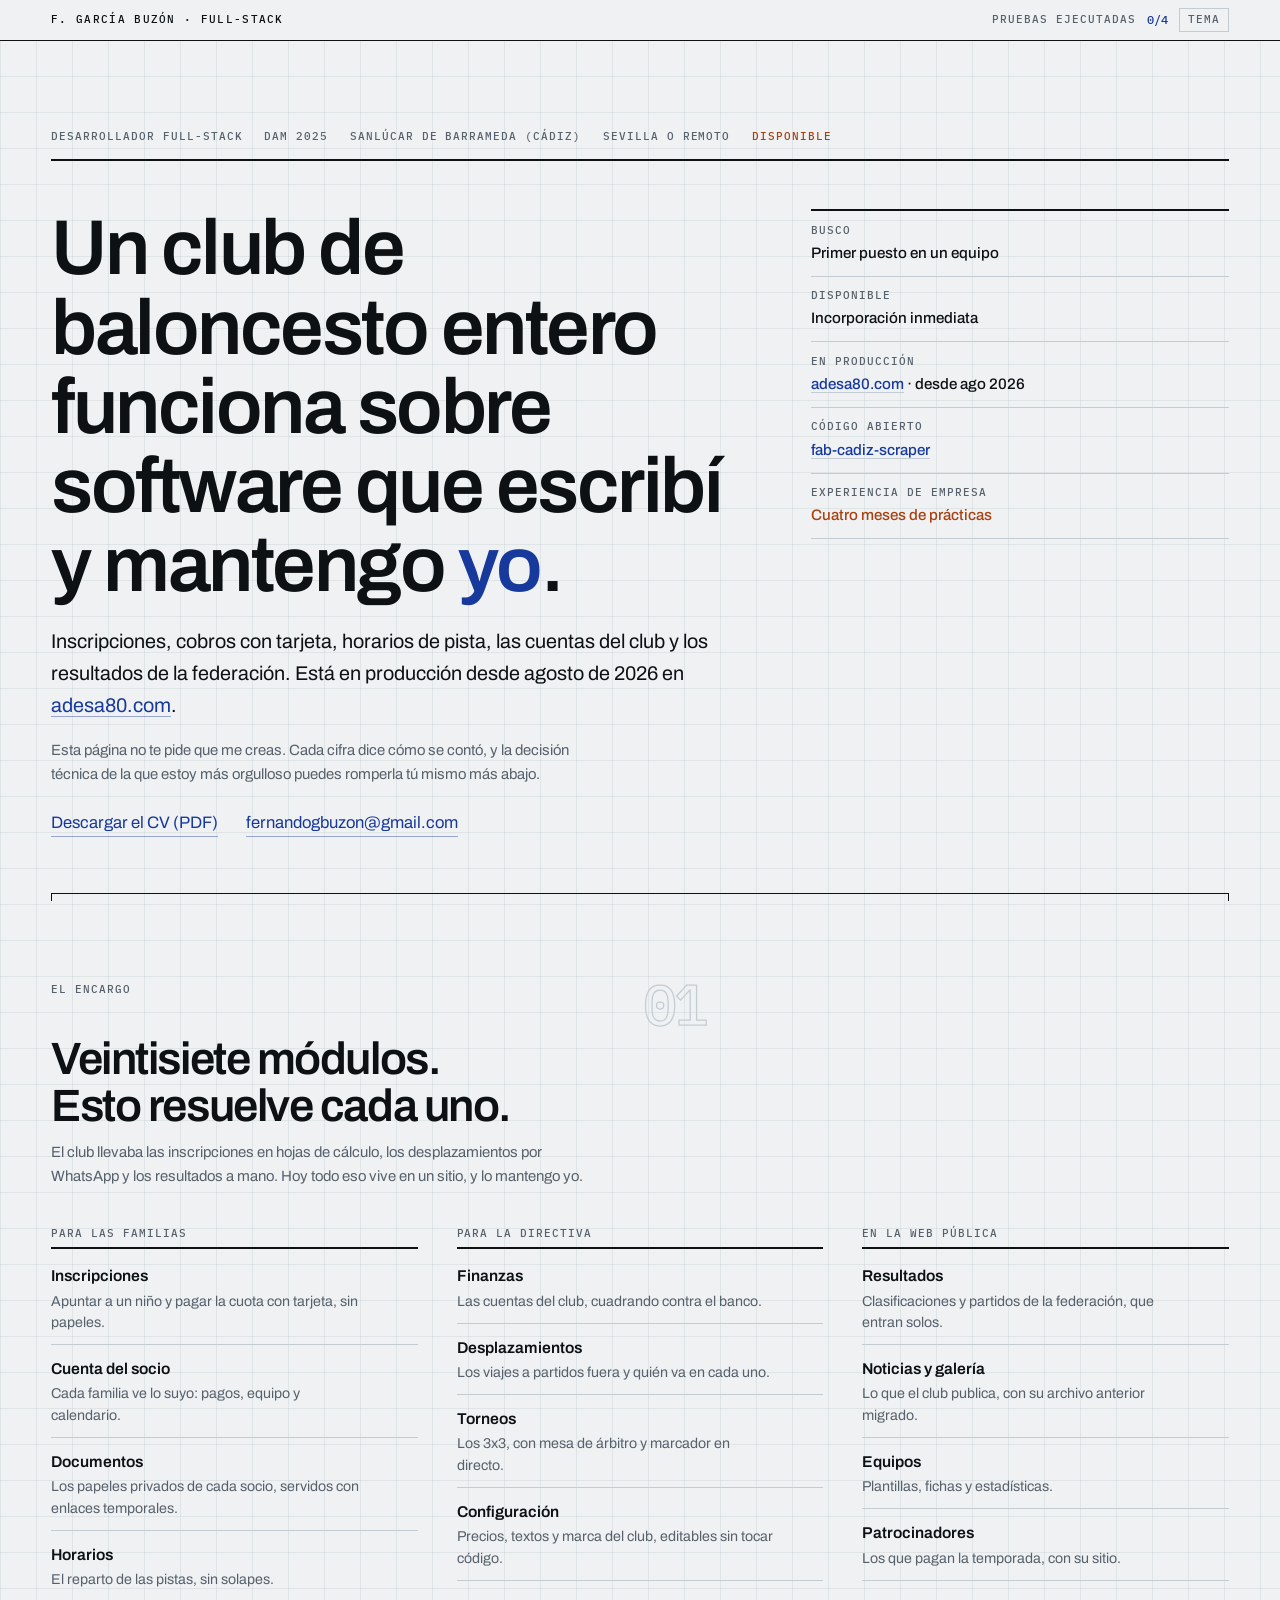
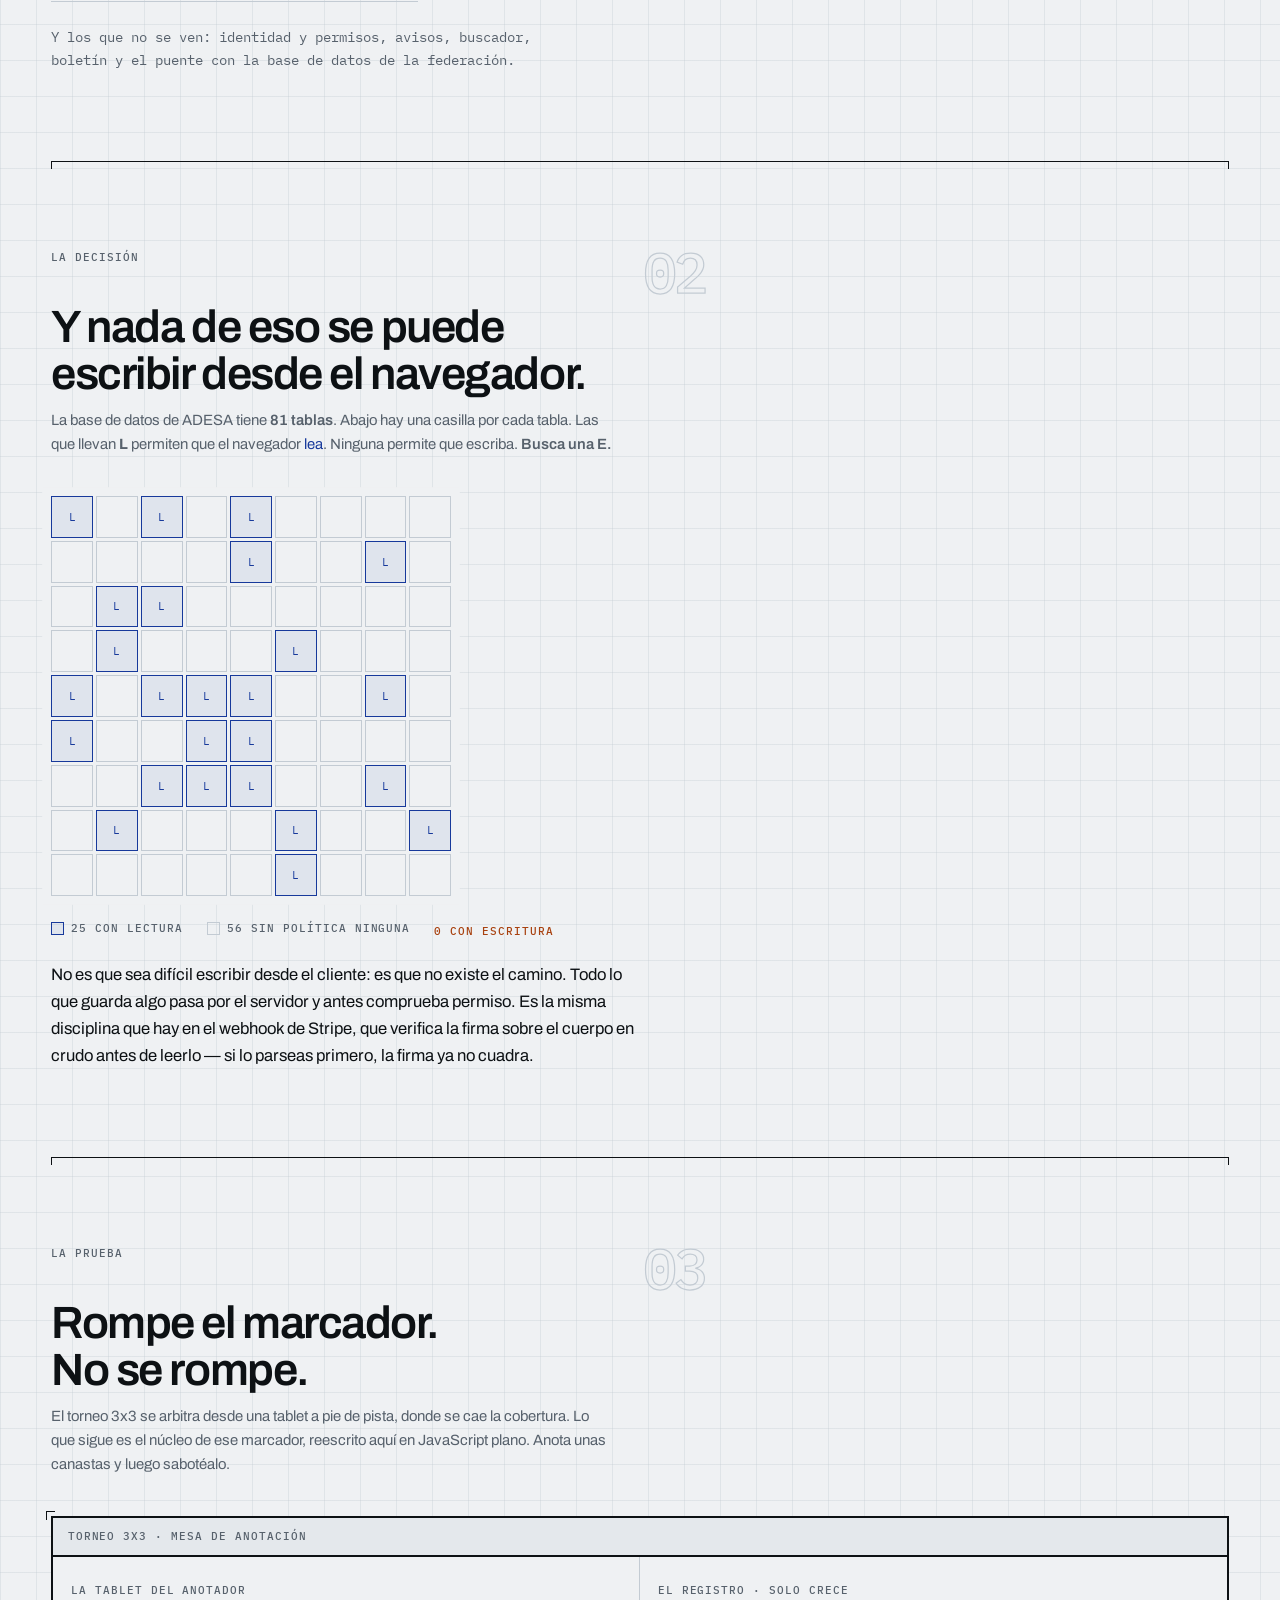
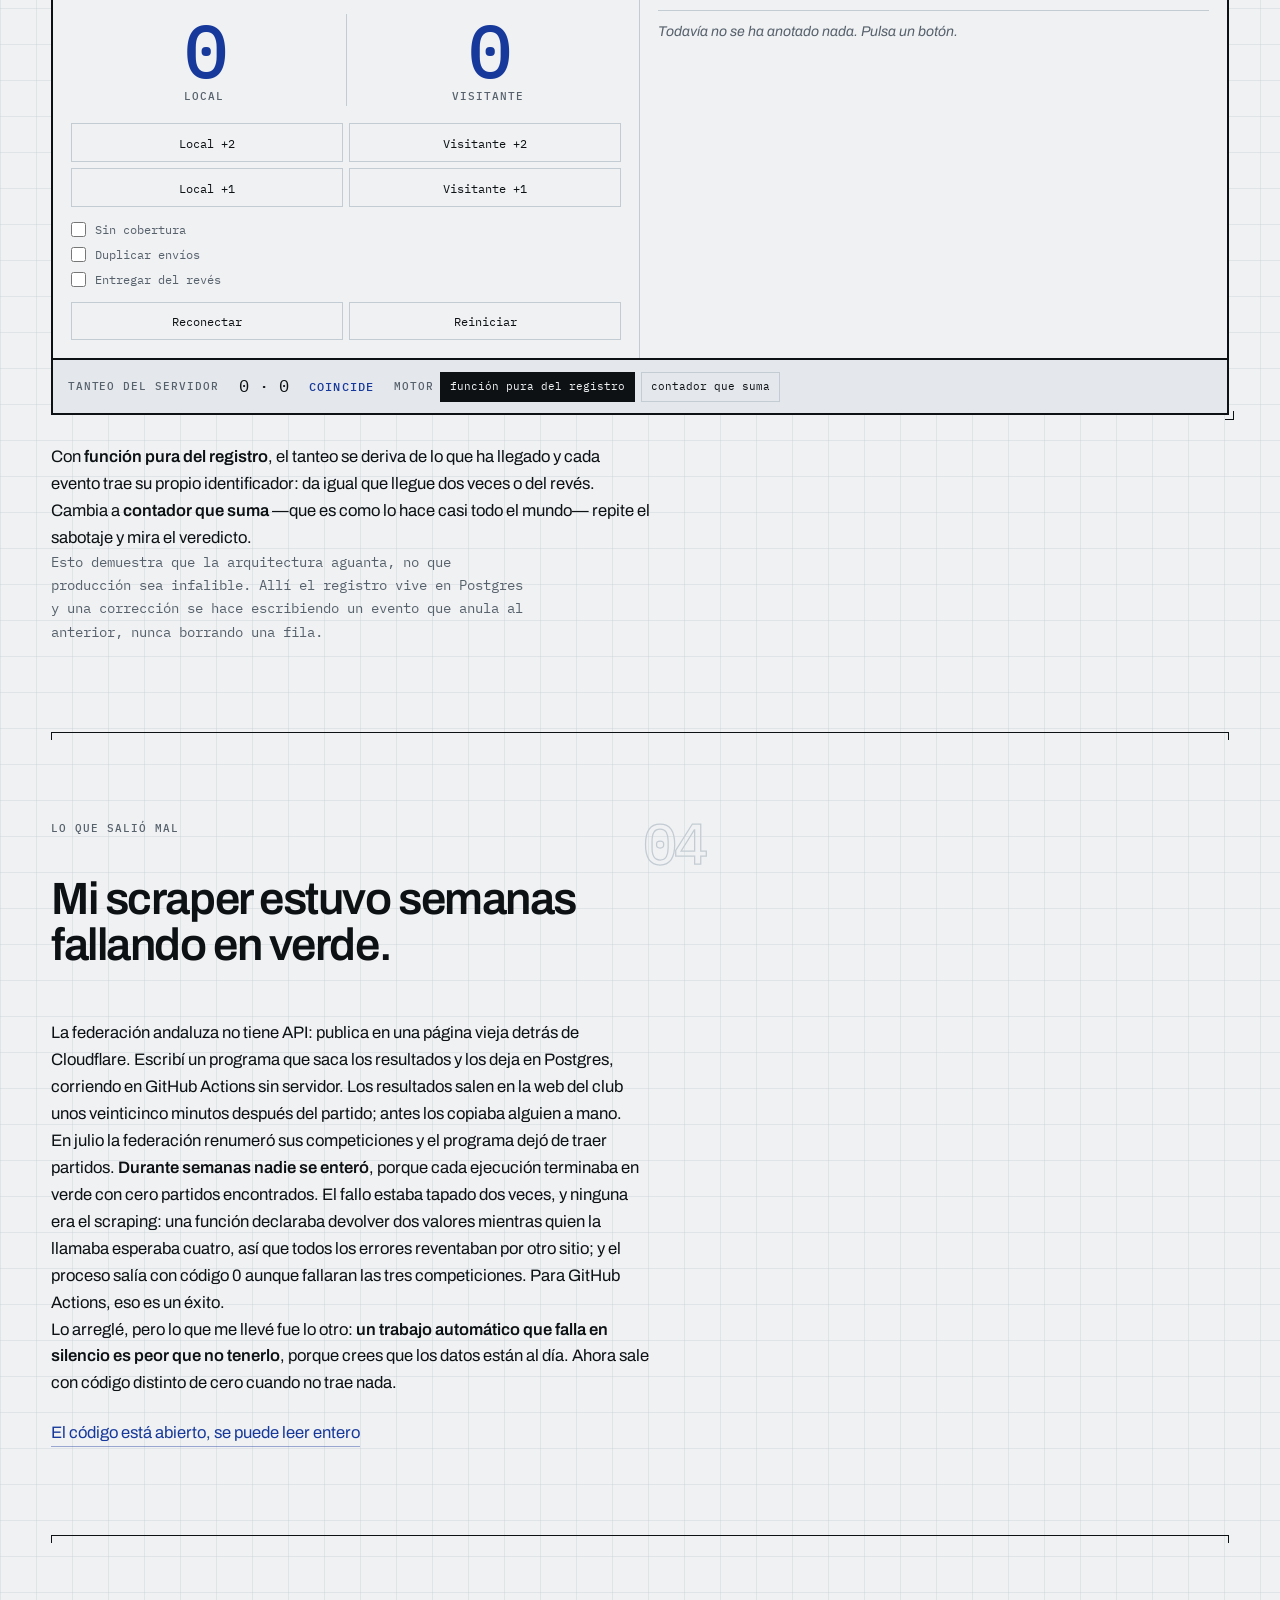
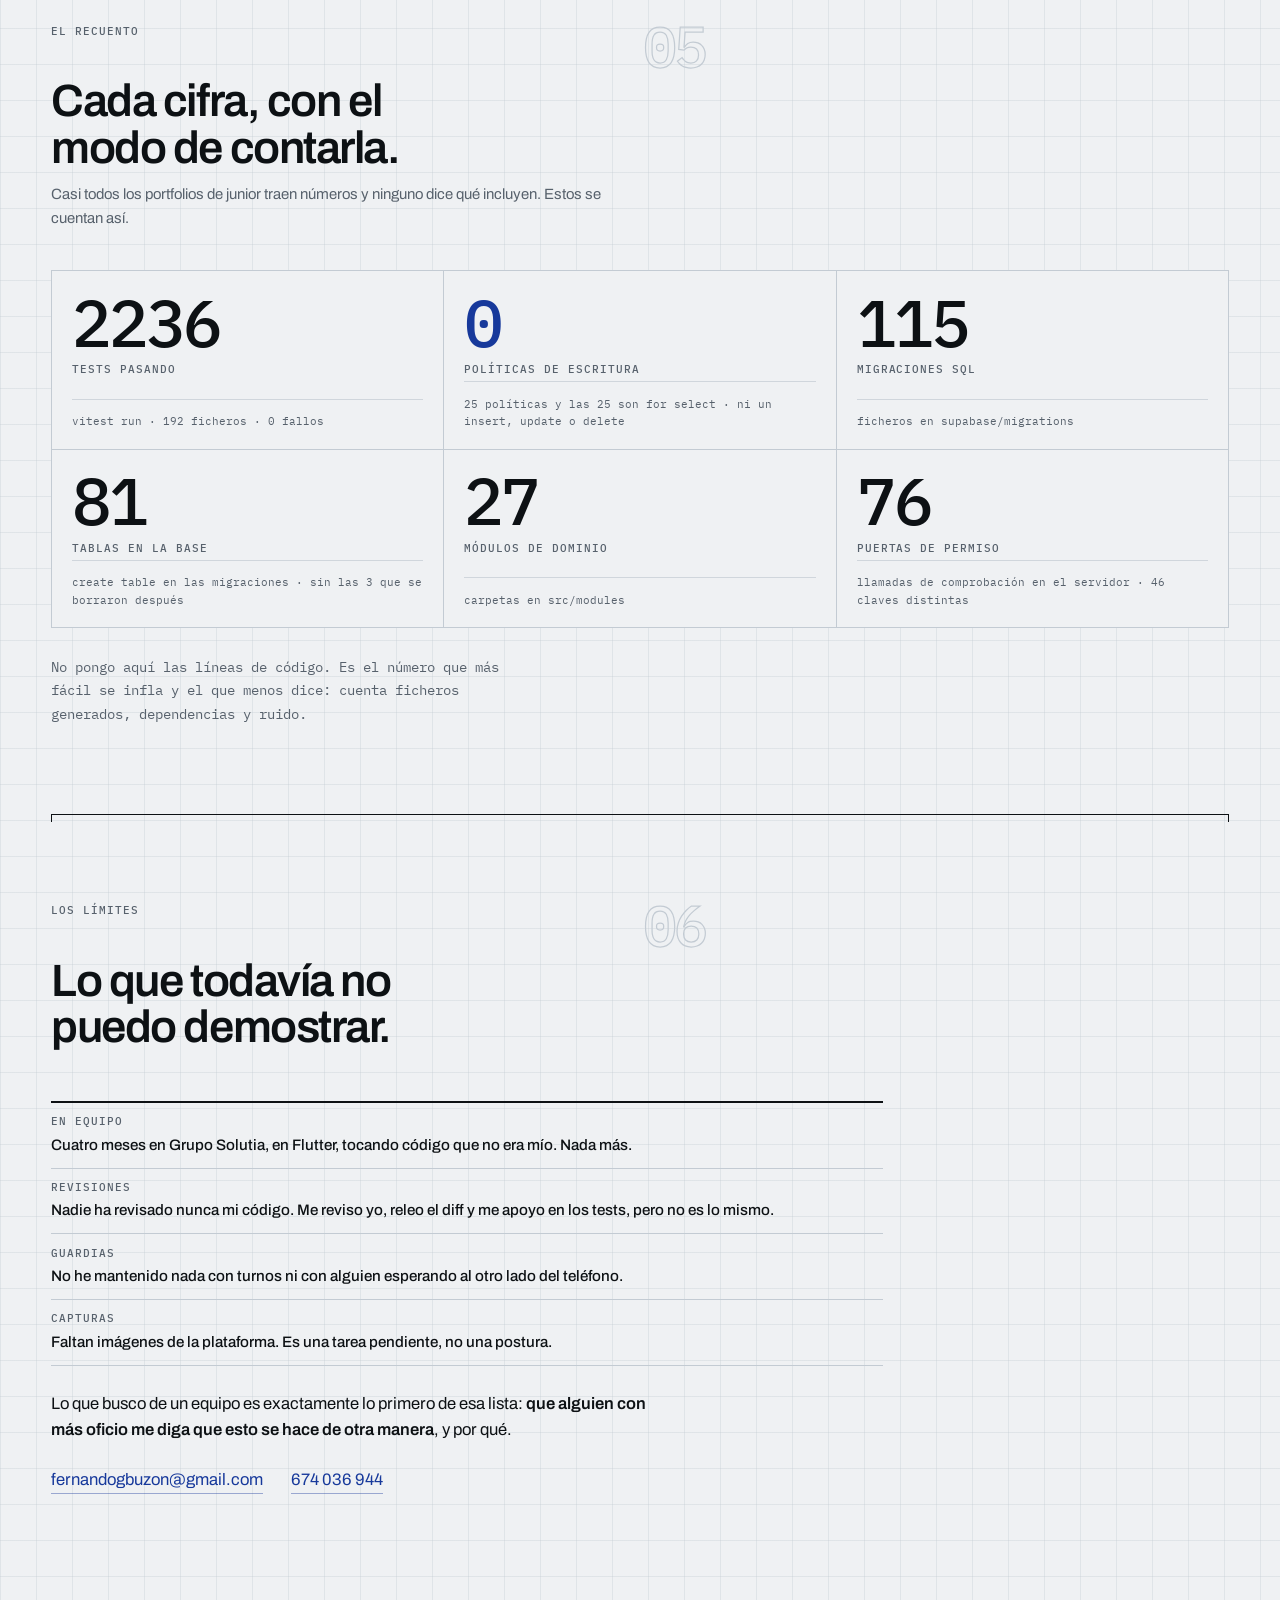
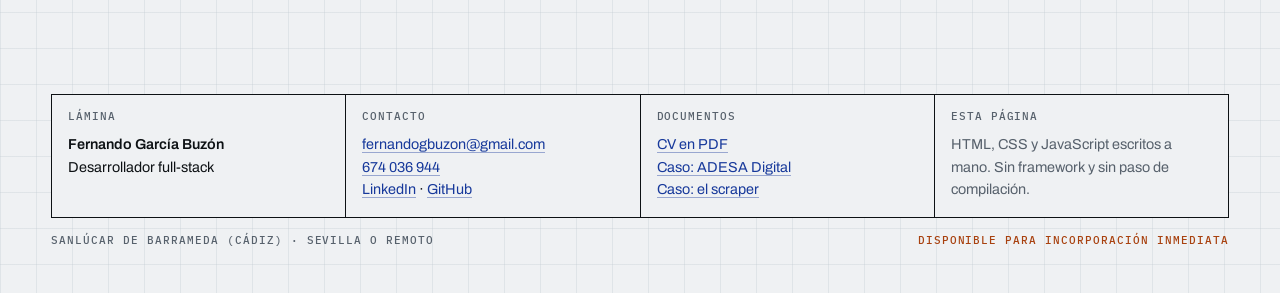
==== commit 07c4cea8: "Rehacer el sistema visual entero: de «acta» a «lámina» El diseño anterior era papel crema, serif de " ====
--- a/index.html
+++ b/index.html
@@ -20,9 +20,9 @@
 
 <link rel="preconnect" href="https://fonts.googleapis.com">
 <link rel="preconnect" href="https://fonts.gstatic.com" crossorigin>
-<link href="https://fonts.googleapis.com/css2?family=Archivo:wght@500;600;700&family=IBM+Plex+Mono:wght@400;500&family=Newsreader:ital,opsz,wght@0,6..72,400..600;1,6..72,400..500&display=swap" rel="stylesheet">
-
-<link rel="stylesheet" href="css/acta.css?v=1">
+<link href="https://fonts.googleapis.com/css2?family=Archivo:wght@400;500;600;700&family=IBM+Plex+Mono:wght@400;500&display=swap" rel="stylesheet">
+
+<link rel="stylesheet" href="css/lamina.css?v=1">
 
 <script>
   try {
@@ -35,13 +35,13 @@
 
 <a class="ocultovisual" href="#contenido">Saltar al contenido</a>
 
-<header class="acta-cabecera">
+<header class="lamina-cabecera">
   <div class="env">
-    <span class="agata quien">Acta · F. García Buzón</span>
+    <span class="agata quien">F. García Buzón<span class="rotulo-largo"> · full-stack</span></span>
     <span class="tanteo-corriente">
-      <span class="agata">Pruebas ejecutadas</span>
+      <span class="agata">Pruebas<span class="rotulo-largo"> ejecutadas</span></span>
       <b id="tanteo">0/4</b>
-      <button class="agata" id="tema" type="button" aria-label="Cambiar de tema" style="margin-left:.75rem">Tema</button>
+      <button class="agata" id="tema" type="button" aria-label="Cambiar de tema">Tema</button>
     </span>
   </div>
 </header>
@@ -282,7 +282,7 @@
                 <span class="pts" data-tanteo-tablet="A">0</span>
                 <span class="agata">Local</span>
               </div>
-              <span class="sep">·</span>
+              <span class="sep" aria-hidden="true"></span>
               <div class="eq">
                 <span class="pts" data-tanteo-tablet="B">0</span>
                 <span class="agata">Visitante</span>
@@ -475,22 +475,24 @@
 
 <footer class="firma">
   <div class="env">
-    <div class="firma__reja">
+
+    <div class="cajetin">
       <div>
-        <span class="agata">Firma</span>
-        <p style="margin-top:.5rem">Fernando García Buzón<br>Desarrollador full-stack</p>
+        <span class="agata">Lámina</span>
+        <p><strong>Fernando García Buzón</strong><br>Desarrollador full-stack</p>
       </div>
       <div>
         <span class="agata">Contacto</span>
-        <p style="margin-top:.5rem">
+        <p>
           <a class="enlace" href="mailto:fernandogbuzon@gmail.com">fernandogbuzon@gmail.com</a><br>
-          <a class="enlace" href="https://www.linkedin.com/in/fernando-garc%C3%ADa-buz%C3%B3n-02939328b/" target="_blank" rel="noopener">LinkedIn</a><br>
+          <a class="enlace" href="tel:+34674036944">674 036 944</a><br>
+          <a class="enlace" href="https://www.linkedin.com/in/fernando-garc%C3%ADa-buz%C3%B3n-02939328b/" target="_blank" rel="noopener">LinkedIn</a> ·
           <a class="enlace" href="https://github.com/Fernandogbuzon" target="_blank" rel="noopener">GitHub</a>
         </p>
       </div>
       <div>
         <span class="agata">Documentos</span>
-        <p style="margin-top:.5rem">
+        <p>
           <a class="enlace" href="cv-fernando-garcia-buzon.pdf" download>CV en PDF</a><br>
           <a class="enlace" href="casos/adesa-digital.html">Caso: ADESA Digital</a><br>
           <a class="enlace" href="casos/fab-cadiz-scraper.html">Caso: el scraper</a>
@@ -498,15 +500,18 @@
       </div>
       <div>
         <span class="agata">Esta página</span>
-        <p class="nota" style="margin-top:.5rem;font-size:.85rem">
-          HTML, CSS y JavaScript escritos a mano. Sin framework y sin paso de
-          compilación.
-        </p>
-      </div>
-    </div>
+        <p class="nota">HTML, CSS y JavaScript escritos a mano. Sin framework y sin paso de compilación.</p>
+      </div>
+    </div>
+
+    <div class="cajetin__sello">
+      <span class="agata">Sanlúcar de Barrameda (Cádiz) · Sevilla o remoto</span>
+      <span class="agata agata--rojo">Disponible para incorporación inmediata</span>
+    </div>
+
   </div>
 </footer>
 
-<script src="js/acta.js?v=1" defer></script>
+<script src="js/lamina.js?v=1" defer></script>
 </body>
 </html>
--- a/css/lamina.css
+++ b/css/lamina.css
@@ -0,0 +1,500 @@
+/* ============================================================
+   LA LÁMINA · Fernando García Buzón
+   ------------------------------------------------------------
+   Lenguaje de plancha técnica, no de publicación impresa.
+
+   POR QUÉ SE CAMBIÓ LO ANTERIOR. La versión previa era papel
+   crema + serif de display + acento terracota. Eso, tal cual,
+   encabeza la lista de patrones que delatan una web generada
+   por IA. Estaba bien ejecutado y daba igual: era el camino por
+   defecto, y este sitio no puede permitirse parecer automático.
+
+   QUÉ LO SUSTITUYE. Blanco frío de plano, azul ultramar como
+   única tinta, cero serifas y una retícula que se ve. Es el
+   idioma del dibujo de ingeniería: serio, poco transitado, y
+   honesto con alguien que construye sistemas.
+
+   LO QUE NO LLEVA, A PROPÓSITO: degradados, sombras de color,
+   tarjetas redondeadas, esquinas de 12px, iconos de librería,
+   terminal falsa, tipografía Inter o Space Grotesk.
+   ============================================================ */
+
+/* ---------- 01 · Tintas ---------- */
+
+:root{
+  /* Blanco frío, ligeramente azulado. Deliberadamente NO crema:
+     el crema es el fondo por defecto de la web generada. */
+  --papel:#EFF1F3;
+  --papel-hondo:#E4E8EC;
+  --tinta:#0D1114;
+  --grafito:#57616C;
+  --pauta:#C3CBD3;
+
+  /* Una sola tinta de color, y es el azul del plano. */
+  --azul:#17399B;
+  --azul-claro:#3C63D8;
+
+  /* El segundo color existe para UNA cosa: lo que aún no puede
+     demostrar. Si se usara para más, dejaría de significar. */
+  --seña:#A8410F;
+
+  --letra:'Archivo','Helvetica Neue',Arial,sans-serif;
+  --dato:'IBM Plex Mono',ui-monospace,Menlo,monospace;
+
+  --margen:clamp(1.15rem,4vw,3.5rem);
+  --ancho:80rem;
+  --curva:cubic-bezier(.2,.7,.3,1);
+
+  color-scheme:light dark;
+}
+
+@media (prefers-color-scheme: dark){
+  :root:not([data-tema="claro"]){
+    --papel:#111417;
+    --papel-hondo:#0A0D0F;
+    --tinta:#E8ECEF;
+    --grafito:#8A939D;
+    --pauta:#272D33;
+    --azul:#7FA0FF;
+    --azul-claro:#A3BAFF;
+    --seña:#E0824F;
+  }
+}
+:root[data-tema="noche"]{
+  --papel:#111417; --papel-hondo:#0A0D0F; --tinta:#E8ECEF;
+  --grafito:#8A939D; --pauta:#272D33;
+  --azul:#7FA0FF; --azul-claro:#A3BAFF; --seña:#E0824F;
+  color-scheme:dark;
+}
+:root[data-tema="claro"]{
+  --papel:#EFF1F3; --papel-hondo:#E4E8EC; --tinta:#0D1114;
+  --grafito:#57616C; --pauta:#C3CBD3;
+  --azul:#17399B; --azul-claro:#3C63D8; --seña:#A8410F;
+  color-scheme:light;
+}
+
+/* ---------- 02 · Base ---------- */
+
+*,*::before,*::after{box-sizing:border-box;margin:0;padding:0}
+
+html{-webkit-text-size-adjust:100%;scroll-behavior:smooth;scroll-padding-top:4rem}
+
+body{
+  background:var(--papel);
+  color:var(--tinta);
+  font-family:var(--letra);
+  font-size:clamp(.97rem,.95rem + .13vw,1.04rem);
+  line-height:1.62;
+  -webkit-font-smoothing:antialiased;
+  overflow-x:hidden;
+  padding-top:2.5rem;
+}
+
+ul,ol{list-style:none}
+a{color:inherit}
+button{font:inherit;color:inherit;background:none;border:0;cursor:pointer}
+
+::selection{background:var(--azul);color:var(--papel)}
+:focus-visible{outline:2px solid var(--azul);outline-offset:3px}
+
+.ocultovisual{position:absolute;width:1px;height:1px;overflow:hidden;clip-path:inset(50%);white-space:nowrap}
+
+.env{width:100%;max-width:var(--ancho);margin-inline:auto;padding-inline:var(--margen)}
+
+/* ---------- 03 · La retícula, visible ---------- */
+/* La cuadrícula del papel milimetrado. Se ve, muy poco, y todo se
+   apoya en ella. Es lo que hace que la página parezca dibujada en
+   vez de maquetada. */
+
+body{
+  background-image:
+    linear-gradient(to right, color-mix(in oklab, var(--pauta) 34%, transparent) 1px, transparent 1px),
+    linear-gradient(to bottom, color-mix(in oklab, var(--pauta) 34%, transparent) 1px, transparent 1px);
+  background-size:2.25rem 2.25rem;
+  background-position:0 2.5rem;
+}
+@media (prefers-color-scheme: dark){
+  :root:not([data-tema="claro"]) body{
+    background-image:
+      linear-gradient(to right, color-mix(in oklab, var(--pauta) 60%, transparent) 1px, transparent 1px),
+      linear-gradient(to bottom, color-mix(in oklab, var(--pauta) 60%, transparent) 1px, transparent 1px);
+  }
+}
+
+/* ---------- 04 · Rótulo ---------- */
+/* Todo lo pequeño va en monoespaciada. En un plano, la letra de
+   anotación no es la del texto: es la del rotulista. */
+
+.agata{
+  font-family:var(--dato);
+  font-size:.68rem;
+  font-weight:500;
+  letter-spacing:.09em;
+  text-transform:uppercase;
+  color:var(--grafito);
+  font-variant-numeric:tabular-nums;
+}
+.agata--rojo{color:var(--seña)}
+
+/* ---------- 05 · Titulares ---------- */
+/* Grotesca, no serif. La serif de display es lo que hace que una
+   web se lea como plantilla elegante de las que hay a miles. */
+
+h1,h2,h3{
+  font-family:var(--letra);
+  font-weight:600;
+  line-height:1.02;
+  letter-spacing:-.032em;
+  text-wrap:balance;
+}
+h1{font-size:clamp(2.2rem,1.1rem + 4.7vw,4.9rem)}
+h2{font-size:clamp(1.6rem,1.15rem + 2.1vw,2.85rem)}
+h3{font-size:clamp(1.02rem,.98rem + .3vw,1.2rem);font-weight:600;letter-spacing:-.012em}
+
+p{max-width:60ch}
+strong{font-weight:600}
+em{font-style:normal;color:var(--azul)}
+
+.entrada{font-size:clamp(1.04rem,1rem + .38vw,1.24rem);color:var(--tinta);font-weight:400}
+.nota{color:var(--grafito);font-size:.93rem}
+.margen{color:var(--grafito);font-size:.88rem;font-family:var(--dato);line-height:1.65}
+
+/* ---------- 06 · Cabecera ---------- */
+
+.lamina-cabecera{
+  position:fixed;top:0;left:0;right:0;z-index:60;
+  background:var(--papel);
+  border-bottom:1px solid var(--tinta);
+}
+.lamina-cabecera .env{
+  display:flex;align-items:center;justify-content:space-between;
+  gap:1rem;height:2.5rem;
+}
+.lamina-cabecera .quien{color:var(--tinta);letter-spacing:.12em}
+
+/* La cabecera mide 2.5rem clavadas y el cuerpo reserva justo eso arriba.
+   En móvil los rótulos completos la desbordaban por abajo y se comían el
+   principio de la página. Se esconden a la vista, no del lector de pantalla:
+   `display:none` aquí sería quitarle el contexto a quien navega escuchando. */
+@media (max-width:46rem){
+  .rotulo-largo{
+    position:absolute;width:1px;height:1px;
+    overflow:hidden;clip-path:inset(50%);white-space:nowrap;
+  }
+  .lamina-cabecera .agata{font-size:.63rem;letter-spacing:.06em}
+  .lamina-cabecera .env{gap:.6rem}
+}
+.tanteo-corriente{display:flex;align-items:center;gap:.7rem}
+
+/* El botón de tema tiene que leerse como botón. Sin recuadro se confunde
+   con los rótulos de al lado, que también son monoespaciada en versalitas. */
+#tema{
+  padding:.16rem .5rem;
+  border:1px solid var(--pauta);
+  transition:border-color .12s var(--curva), color .12s var(--curva);
+}
+#tema:hover{border-color:var(--tinta);color:var(--tinta)}
+.tanteo-corriente b{
+  font-family:var(--dato);font-weight:500;font-size:.76rem;
+  color:var(--azul);font-variant-numeric:tabular-nums;
+}
+
+/* ---------- 07 · La ficha ---------- */
+/* Asimétrica a propósito: el bloque de texto ocupa cinco de ocho
+   columnas y la ficha técnica se va al margen derecho, como el
+   cajetín de un plano. Nada centrado en toda la página. */
+
+.ficha{padding-block:clamp(2.75rem,7vw,5.5rem) clamp(2rem,5vw,3.5rem)}
+
+.encaje{
+  display:flex;flex-wrap:wrap;gap:.35rem 1.35rem;
+  padding-bottom:.85rem;
+  border-bottom:2px solid var(--tinta);
+  margin-bottom:clamp(1.75rem,4vw,3rem);
+}
+
+.ficha__reja{
+  display:grid;
+  grid-template-columns:repeat(8,1fr);
+  gap:clamp(1.5rem,3vw,3rem);
+  align-items:start;
+}
+.ficha__reja > *:first-child{grid-column:1 / 6}
+.ficha__reja > *:last-child{grid-column:6 / 9}
+@media (max-width:60rem){
+  .ficha__reja{grid-template-columns:1fr}
+  .ficha__reja > *:first-child,
+  .ficha__reja > *:last-child{grid-column:1}
+}
+
+.ficha h1{margin-bottom:1.25rem}
+
+.campos{border-top:2px solid var(--tinta)}
+.campo{
+  display:grid;grid-template-columns:1fr;gap:.1rem;
+  padding-block:.65rem;
+  border-bottom:1px solid var(--pauta);
+}
+.campo dd{font-size:.95rem;font-weight:500}
+.campo--rojo dd{color:var(--seña)}
+.campo dd a{color:var(--azul);text-decoration:none;border-bottom:1px solid var(--pauta)}
+.campo dd a:hover{border-color:var(--azul)}
+
+/* ---------- 08 · Secciones ---------- */
+
+.seccion{padding-block:clamp(3rem,7vw,5.5rem);position:relative}
+
+/* La separación entre secciones no es una raya: es una línea de cota, con
+   sus dos patillas hacia abajo. Es la marca que en un plano dice «esto de
+   aquí mide esto». Cuesta dos bordes más y cambia el idioma entero. */
+.seccion::before{
+  content:"";position:absolute;top:0;left:var(--margen);right:var(--margen);
+  height:.5rem;
+  border-top:1px solid var(--tinta);
+  border-left:1px solid var(--tinta);
+  border-right:1px solid var(--tinta);
+  max-width:calc(var(--ancho) - var(--margen) * 2);margin-inline:auto;
+}
+
+/* ---------- 08b · Numeración de lámina ---------- */
+/* Cada sección lleva su número, en hueco, en la columna de anotación a la
+   izquierda del titular. Va dentro del ancho de contenido a propósito: si
+   viviera en el margen desaparecería en cuanto la pantalla bajara de 1400px,
+   y entonces el rasgo que distingue la página solo lo vería quien tuviera
+   monitor grande. */
+
+main{counter-reset:lamina}
+.seccion{counter-increment:lamina}
+
+.seccion__cab{
+  margin-bottom:clamp(1.75rem,3.5vw,2.5rem);
+  display:grid;
+  grid-template-columns:minmax(0,56ch) auto;
+  justify-content:start;
+  column-gap:clamp(1rem,2.5vw,2.25rem);
+  align-items:start;
+}
+.seccion__cab > *{grid-column:1;max-width:none}
+.seccion__cab h2{margin-block:.55rem .7rem}
+
+.seccion__cab::before{
+  content:counter(lamina,decimal-leading-zero);
+  grid-column:2;grid-row:1 / -1;align-self:start;
+  font-family:var(--dato);font-weight:500;
+  font-size:clamp(2.4rem,1.5rem + 2.6vw,4rem);
+  line-height:.82;letter-spacing:-.06em;
+  color:var(--pauta);
+  user-select:none;
+}
+/* En hueco donde se pueda; macizo en gris de pauta donde no. Nunca
+   invisible: `color:transparent` sin respaldo borraría el número entero. */
+@supports (-webkit-text-stroke:1px currentColor){
+  .seccion__cab::before{
+    color:transparent;
+    -webkit-text-stroke:1.25px var(--pauta);
+  }
+}
+@media (max-width:44rem){
+  .seccion__cab{grid-template-columns:1fr}
+  .seccion__cab > *{grid-column:1}
+  .seccion__cab::before{grid-column:1;grid-row:1;margin-bottom:.15rem;font-size:2.2rem}
+}
+
+/* ---------- 09 · Índice ---------- */
+
+.indice{
+  display:grid;
+  grid-template-columns:repeat(3,1fr);
+  gap:clamp(1.5rem,3vw,2.75rem);
+  margin-top:1.5rem;
+}
+@media (max-width:64rem){ .indice{grid-template-columns:repeat(2,1fr)} }
+@media (max-width:40rem){ .indice{grid-template-columns:1fr} }
+
+.indice__grupo h3{
+  padding-bottom:.5rem;
+  border-bottom:2px solid var(--tinta);
+  margin-bottom:.2rem;
+}
+.renglon{padding-block:.68rem;border-bottom:1px solid var(--pauta)}
+.renglon dt{font-size:.98rem;font-weight:600;margin-bottom:.12rem}
+.renglon dd{font-size:.89rem;color:var(--grafito);line-height:1.5;max-width:40ch}
+
+/* ---------- 10 · La puerta ---------- */
+
+.puerta{
+  display:grid;grid-template-columns:repeat(9,1fr);
+  gap:3px;width:min(100%,25rem);margin-block:1.5rem;
+  background:var(--papel);
+  box-shadow:0 0 0 .55rem var(--papel);
+}
+.celda{
+  aspect-ratio:1;display:grid;place-items:center;
+  border:1px solid var(--pauta);
+  font-family:var(--dato);font-size:.7rem;
+  color:transparent;
+}
+.celda--lee{color:var(--azul);border-color:var(--azul);background:color-mix(in oklab, var(--azul) 7%, transparent)}
+
+.puerta-pie{display:flex;flex-wrap:wrap;gap:.5rem 1.5rem;align-items:baseline;margin-top:1rem}
+.leyenda{display:inline-flex;align-items:center;gap:.45rem}
+.leyenda i{width:.8rem;height:.8rem;border:1px solid var(--pauta);display:inline-block}
+.leyenda i.lee{border-color:var(--azul);background:color-mix(in oklab, var(--azul) 7%, transparent)}
+
+/* ---------- 11 · El recuento ---------- */
+
+.recuento{
+  display:grid;grid-template-columns:repeat(3,1fr);
+  gap:1px;background:var(--pauta);
+  border:1px solid var(--pauta);margin-block:1.75rem;
+}
+@media (max-width:60rem){ .recuento{grid-template-columns:repeat(2,1fr)} }
+@media (max-width:34rem){ .recuento{grid-template-columns:1fr} }
+
+.dato{
+  background:var(--papel);padding:1.35rem 1.25rem 1.15rem;
+  display:flex;flex-direction:column;gap:.15rem;min-height:11rem;
+}
+.dato__n{
+  font-family:var(--dato);font-weight:500;
+  font-size:clamp(2.8rem,2.1rem + 2.5vw,4.2rem);
+  line-height:.9;letter-spacing:-.045em;
+  font-variant-numeric:tabular-nums;color:var(--tinta);
+}
+.dato--rojo .dato__n{color:var(--azul)}
+.dato__que{margin-top:.45rem}
+.dato__como{
+  font-family:var(--dato);font-size:.67rem;line-height:1.6;
+  color:var(--grafito);margin-top:auto;padding-top:.85rem;
+  border-top:1px solid color-mix(in oklab, var(--pauta) 70%, transparent);
+}
+
+/* ---------- 12 · La prueba ---------- */
+
+.prueba{
+  border:2px solid var(--tinta);
+  background:var(--papel);margin-block:1.75rem;
+  position:relative;
+}
+/* Marcas de registro en las esquinas, como las de una plancha de imprenta.
+   Son dos cruces, no cuatro: puestas en diagonal ancla la caja sin
+   convertirla en un marco decorado. */
+.prueba::before,
+.prueba::after{
+  content:"";position:absolute;width:.55rem;height:.55rem;
+  border-color:var(--tinta);border-style:solid;
+  pointer-events:none;
+}
+.prueba::before{top:-.45rem;left:-.45rem;border-width:1px 0 0 1px}
+.prueba::after{bottom:-.45rem;right:-.45rem;border-width:0 1px 1px 0}
+.prueba__barra{
+  display:flex;flex-wrap:wrap;gap:.5rem 1rem;
+  align-items:center;justify-content:space-between;
+  padding:.6rem .9rem;border-bottom:2px solid var(--tinta);
+  background:var(--papel-hondo);
+}
+.prueba__reja{display:grid;grid-template-columns:minmax(0,1fr) minmax(0,1fr)}
+@media (max-width:52rem){ .prueba__reja{grid-template-columns:1fr} }
+
+.tablet{padding:1.1rem;border-right:1px solid var(--pauta)}
+@media (max-width:52rem){ .tablet{border-right:0;border-bottom:1px solid var(--pauta)} }
+
+.marcador{display:grid;grid-template-columns:1fr auto 1fr;align-items:start;gap:.5rem;margin-block:.8rem 1.1rem}
+/* El tanteo y su rótulo son dos spans: sin esto se ponen en la misma línea
+   y el número queda con «LOCAL» colgando del pie, que fue justo lo que pasó. */
+.marcador .eq > *{display:block}
+.marcador .pts{
+  font-family:var(--dato);font-weight:500;
+  font-size:clamp(2.8rem,2.1rem + 4vw,4.6rem);
+  line-height:1;text-align:center;letter-spacing:-.05em;
+  font-variant-numeric:tabular-nums;color:var(--azul);
+}
+/* El separador era un punto medio a cuerpo 4rem: a ese tamaño la fuente lo
+   dibuja como un cuadradito gris flotando. Se convierte en el filete que
+   parte el marcador en dos, y el carácter se calla. */
+.marcador .sep{
+  width:1px;align-self:stretch;justify-self:center;
+  background:var(--pauta);
+}
+.marcador .eq{text-align:center}
+
+.botonera{display:grid;grid-template-columns:1fr 1fr;gap:.4rem}
+.botonera button{
+  border:1px solid var(--pauta);padding:.52rem .4rem;
+  font-family:var(--dato);font-size:.78rem;
+  transition:background .12s var(--curva), border-color .12s var(--curva);
+}
+.botonera button:hover{border-color:var(--tinta);background:var(--papel-hondo)}
+.botonera button:active{background:var(--azul);border-color:var(--azul);color:var(--papel)}
+
+.registro{padding:1.1rem;min-width:0}
+.registro ol{
+  font-family:var(--dato);font-size:.71rem;line-height:1.9;
+  max-height:13rem;overflow:auto;margin-top:.5rem;
+  border-top:1px solid var(--pauta);padding-top:.5rem;
+}
+.registro li{display:flex;gap:.6rem;color:var(--grafito)}
+.registro li b{color:var(--tinta);font-weight:500}
+.registro .vacio{color:var(--grafito);font-style:italic;font-family:var(--letra);font-size:.88rem}
+
+.interruptores{display:grid;gap:.35rem;margin-block:.8rem}
+.interruptor{display:flex;align-items:center;gap:.55rem;font-family:var(--dato);font-size:.74rem;cursor:pointer;color:var(--grafito)}
+.interruptor input{accent-color:var(--seña);width:.95rem;height:.95rem}
+.interruptor:has(input:checked){color:var(--seña)}
+
+.veredicto{
+  display:flex;flex-wrap:wrap;gap:.5rem 1.25rem;align-items:center;
+  padding:.72rem .9rem;border-top:2px solid var(--tinta);background:var(--papel-hondo);
+}
+.veredicto .marca{font-family:var(--dato);font-weight:500;font-size:.76rem;letter-spacing:.09em;text-transform:uppercase}
+.veredicto .marca[data-estado="coincide"]{color:var(--azul)}
+.veredicto .marca[data-estado="no"]{color:var(--seña)}
+
+.motor{display:flex;flex-wrap:wrap;gap:.4rem;align-items:center}
+.motor button{font-family:var(--dato);font-size:.71rem;border:1px solid var(--pauta);padding:.3rem .55rem}
+.motor button[aria-pressed="true"]{background:var(--tinta);color:var(--papel);border-color:var(--tinta)}
+
+/* ---------- 13 · Enlaces ---------- */
+
+.enlace{
+  color:var(--azul);text-decoration:none;
+  border-bottom:1px solid color-mix(in oklab, var(--azul) 40%, transparent);
+  transition:border-color .15s var(--curva);
+}
+.enlace:hover{border-color:var(--azul)}
+.enlaces-fila{display:flex;flex-wrap:wrap;gap:.6rem 1.75rem;margin-top:1.4rem}
+
+/* ---------- 14 · Pie ---------- */
+
+.firma{padding-block:clamp(2rem,5vw,3rem) 2.75rem;margin-top:clamp(2rem,6vw,4rem)}
+
+/* El cajetín: el recuadro que en un plano va abajo a la derecha y dice de
+   quién es la lámina, de qué fecha y en qué escala. Aquí es el pie. Es la
+   pieza que más define el conjunto, y es literalmente una tabla con sus
+   filetes: nada de columnas flotando en el aire con 1.5rem de aire. */
+.cajetin{
+  display:grid;grid-template-columns:repeat(4,1fr);
+  gap:1px;background:var(--tinta);
+  border:1px solid var(--tinta);
+}
+.cajetin > div{
+  background:var(--papel);
+  padding:.85rem 1rem 1.05rem;
+  display:flex;flex-direction:column;gap:.45rem;
+}
+.cajetin p{font-size:.9rem;line-height:1.55;margin:0}
+@media (max-width:62rem){ .cajetin{grid-template-columns:repeat(2,1fr)} }
+@media (max-width:34rem){ .cajetin{grid-template-columns:1fr} }
+
+.cajetin__sello{
+  display:flex;flex-wrap:wrap;gap:.5rem 1.25rem;
+  align-items:baseline;justify-content:space-between;
+  margin-top:.85rem;
+}
+
+/* ---------- 15 · Movimiento ---------- */
+
+@media (prefers-reduced-motion: reduce){
+  *{animation:none !important;transition-duration:.01ms !important}
+  html{scroll-behavior:auto}
+}
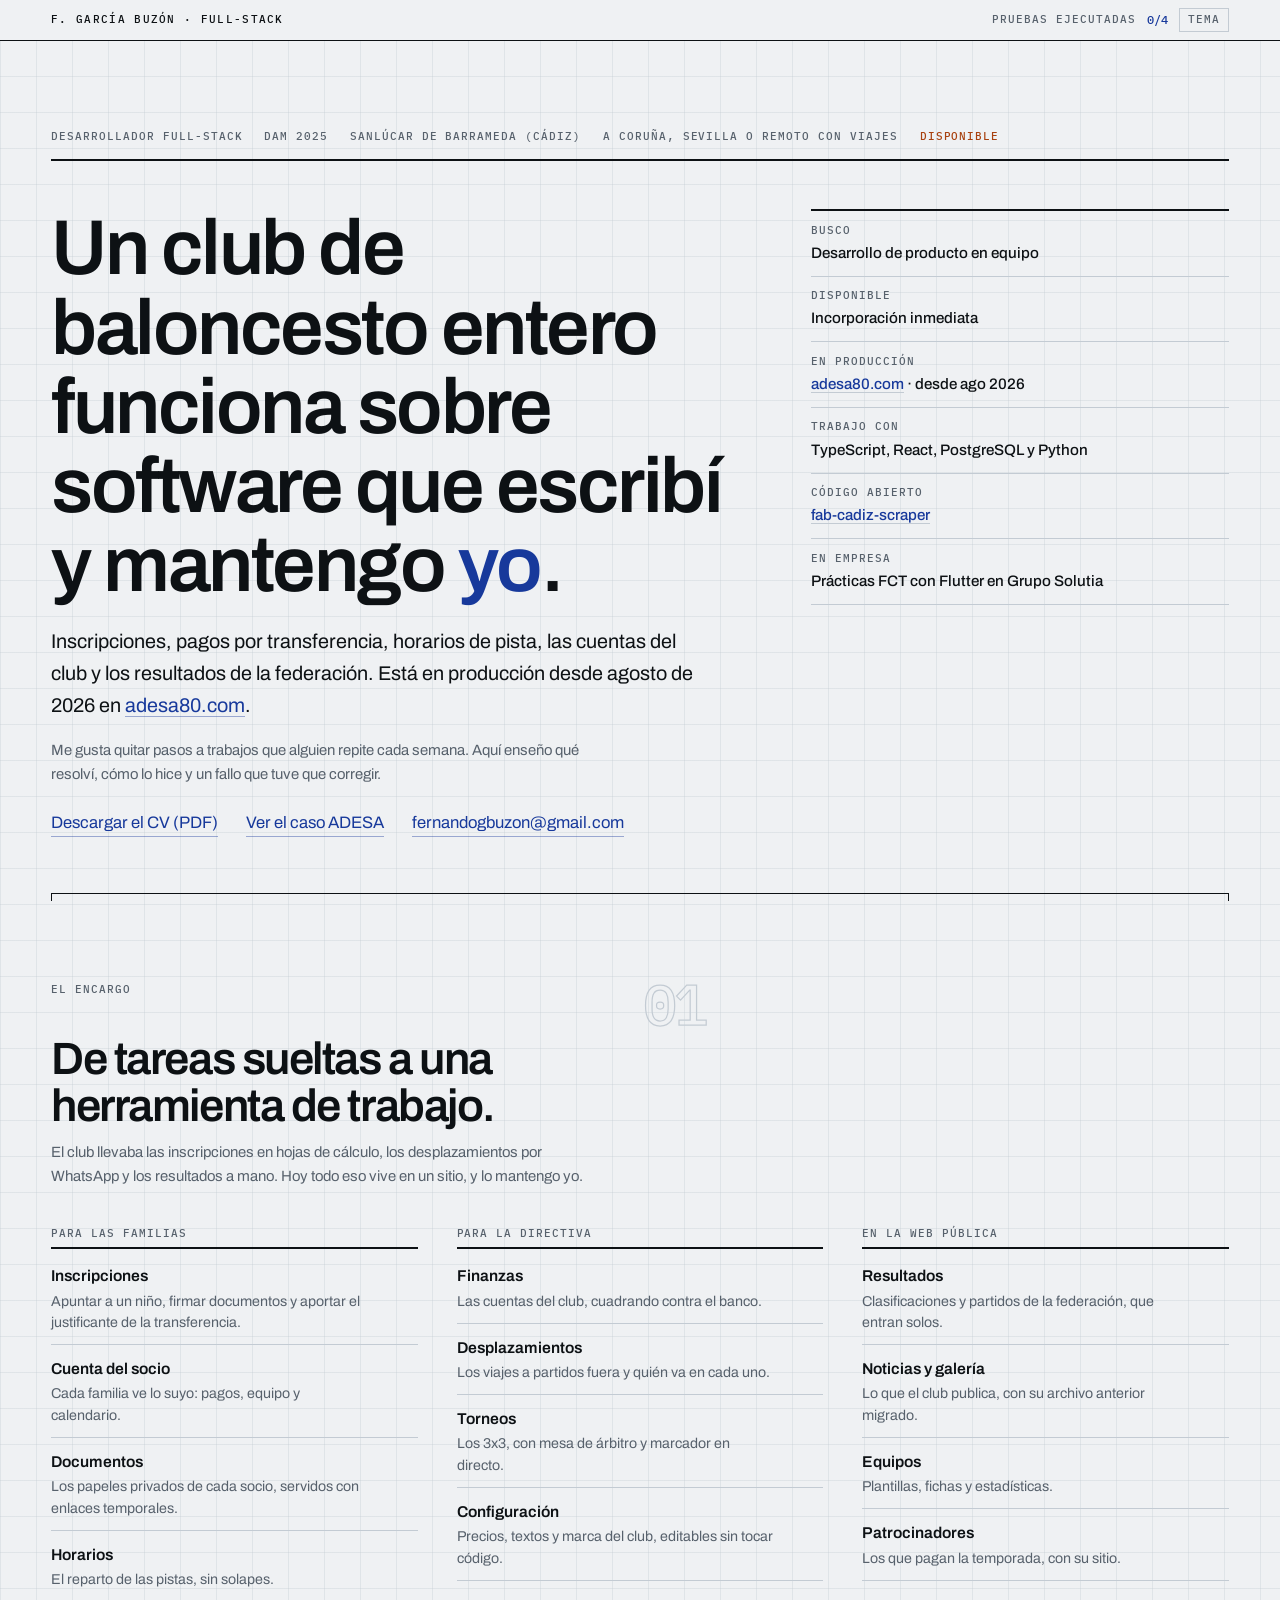
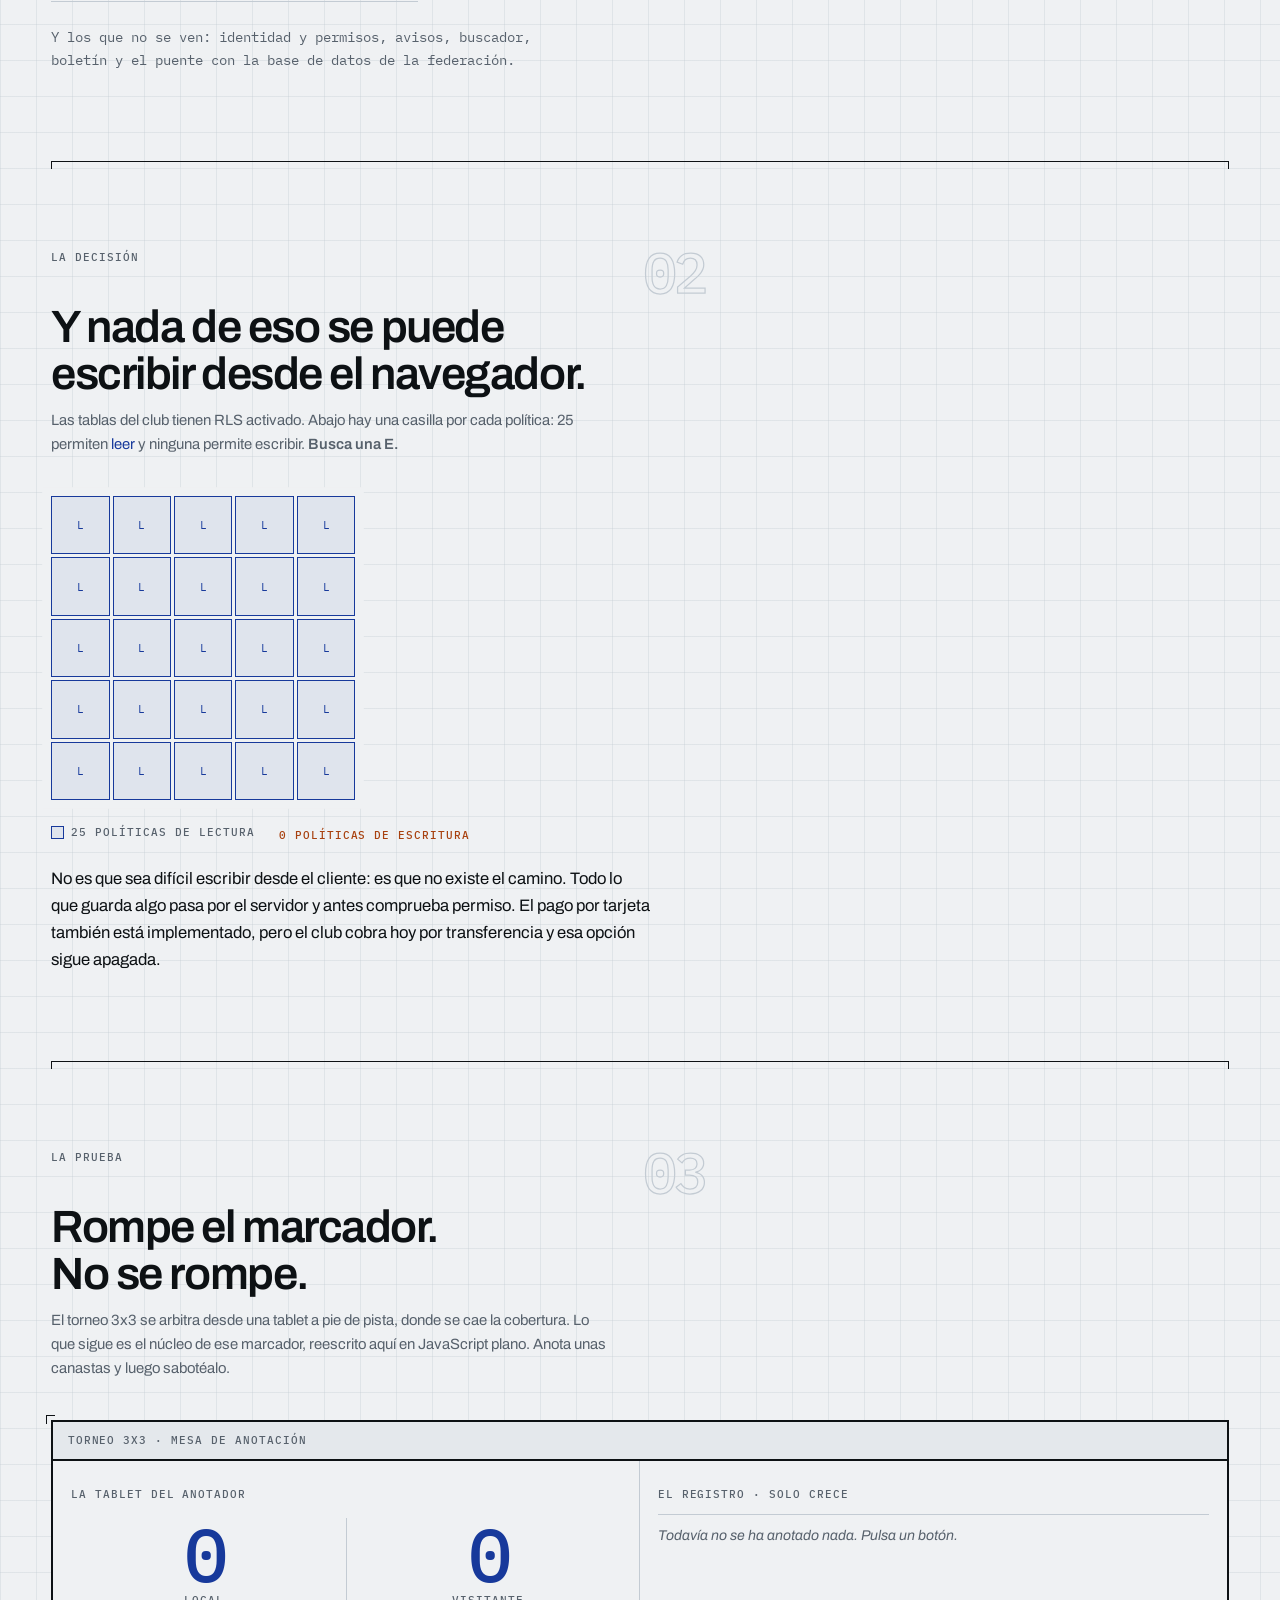
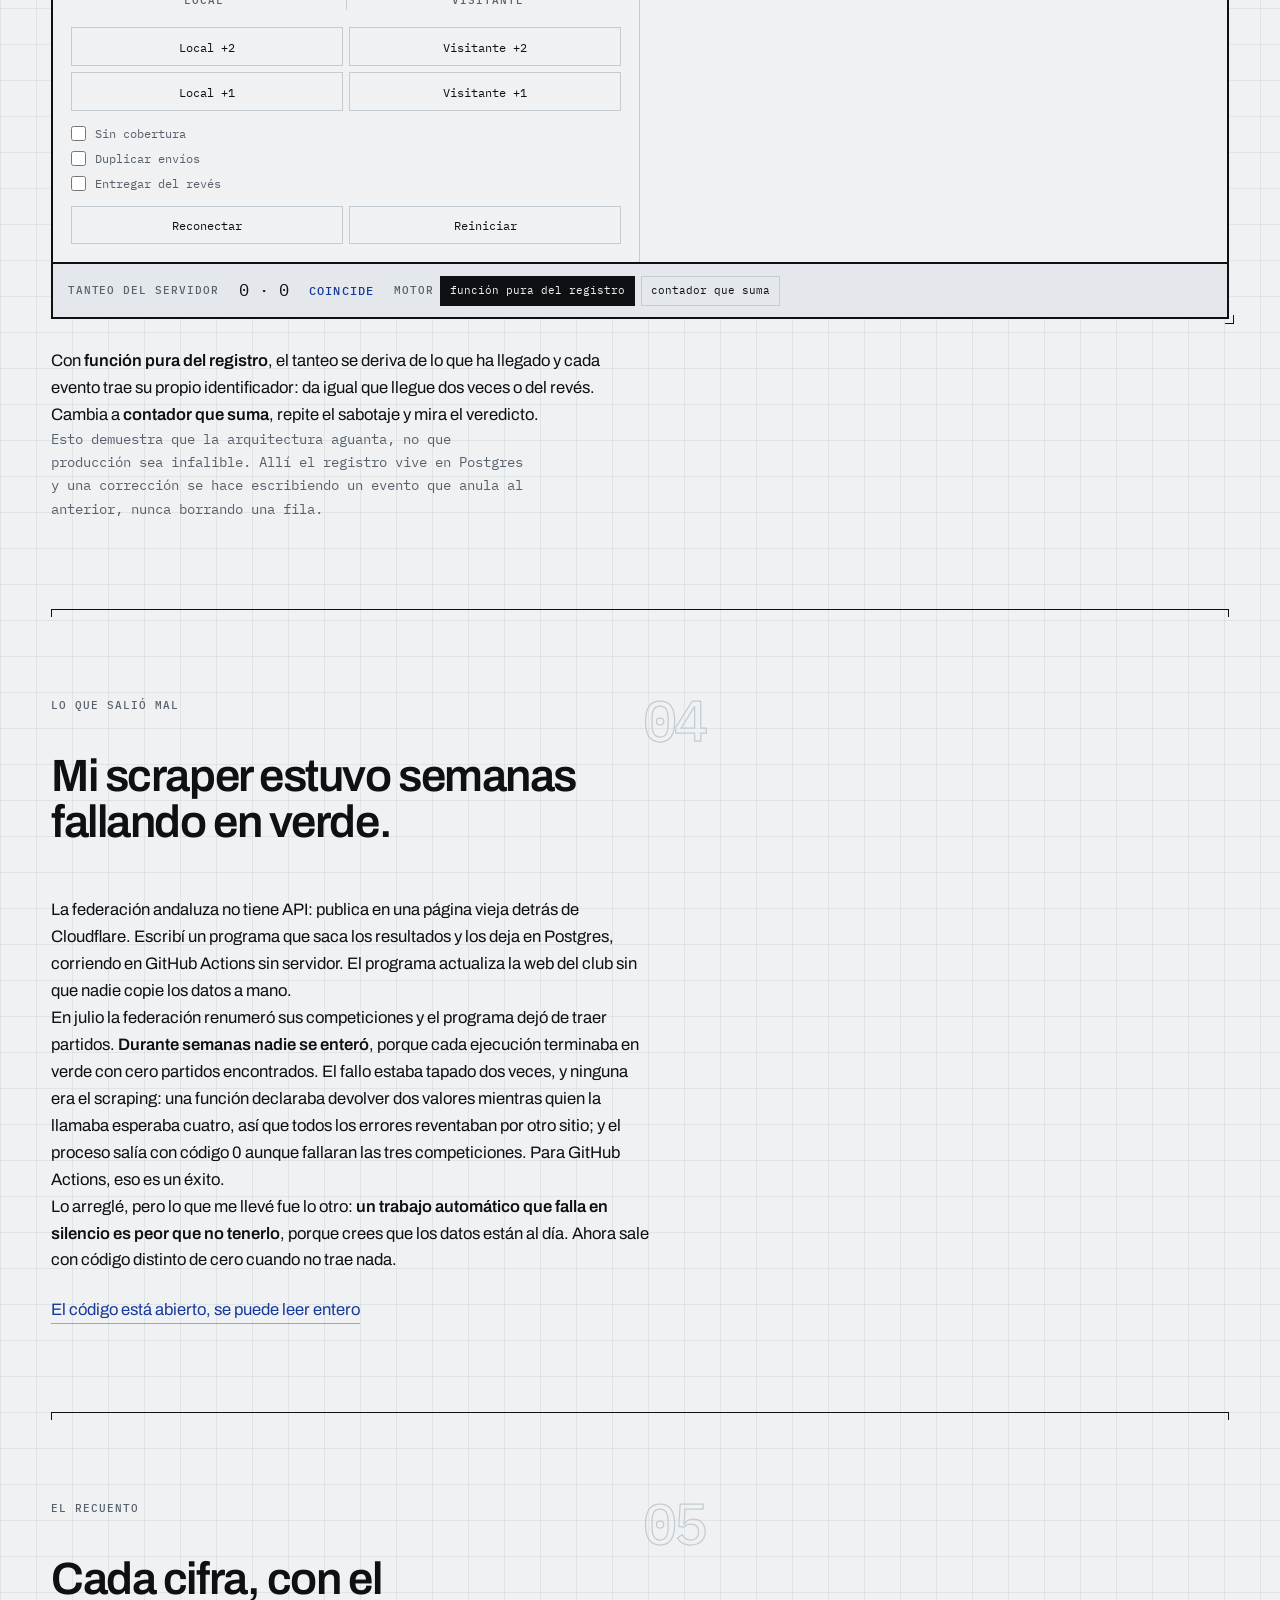
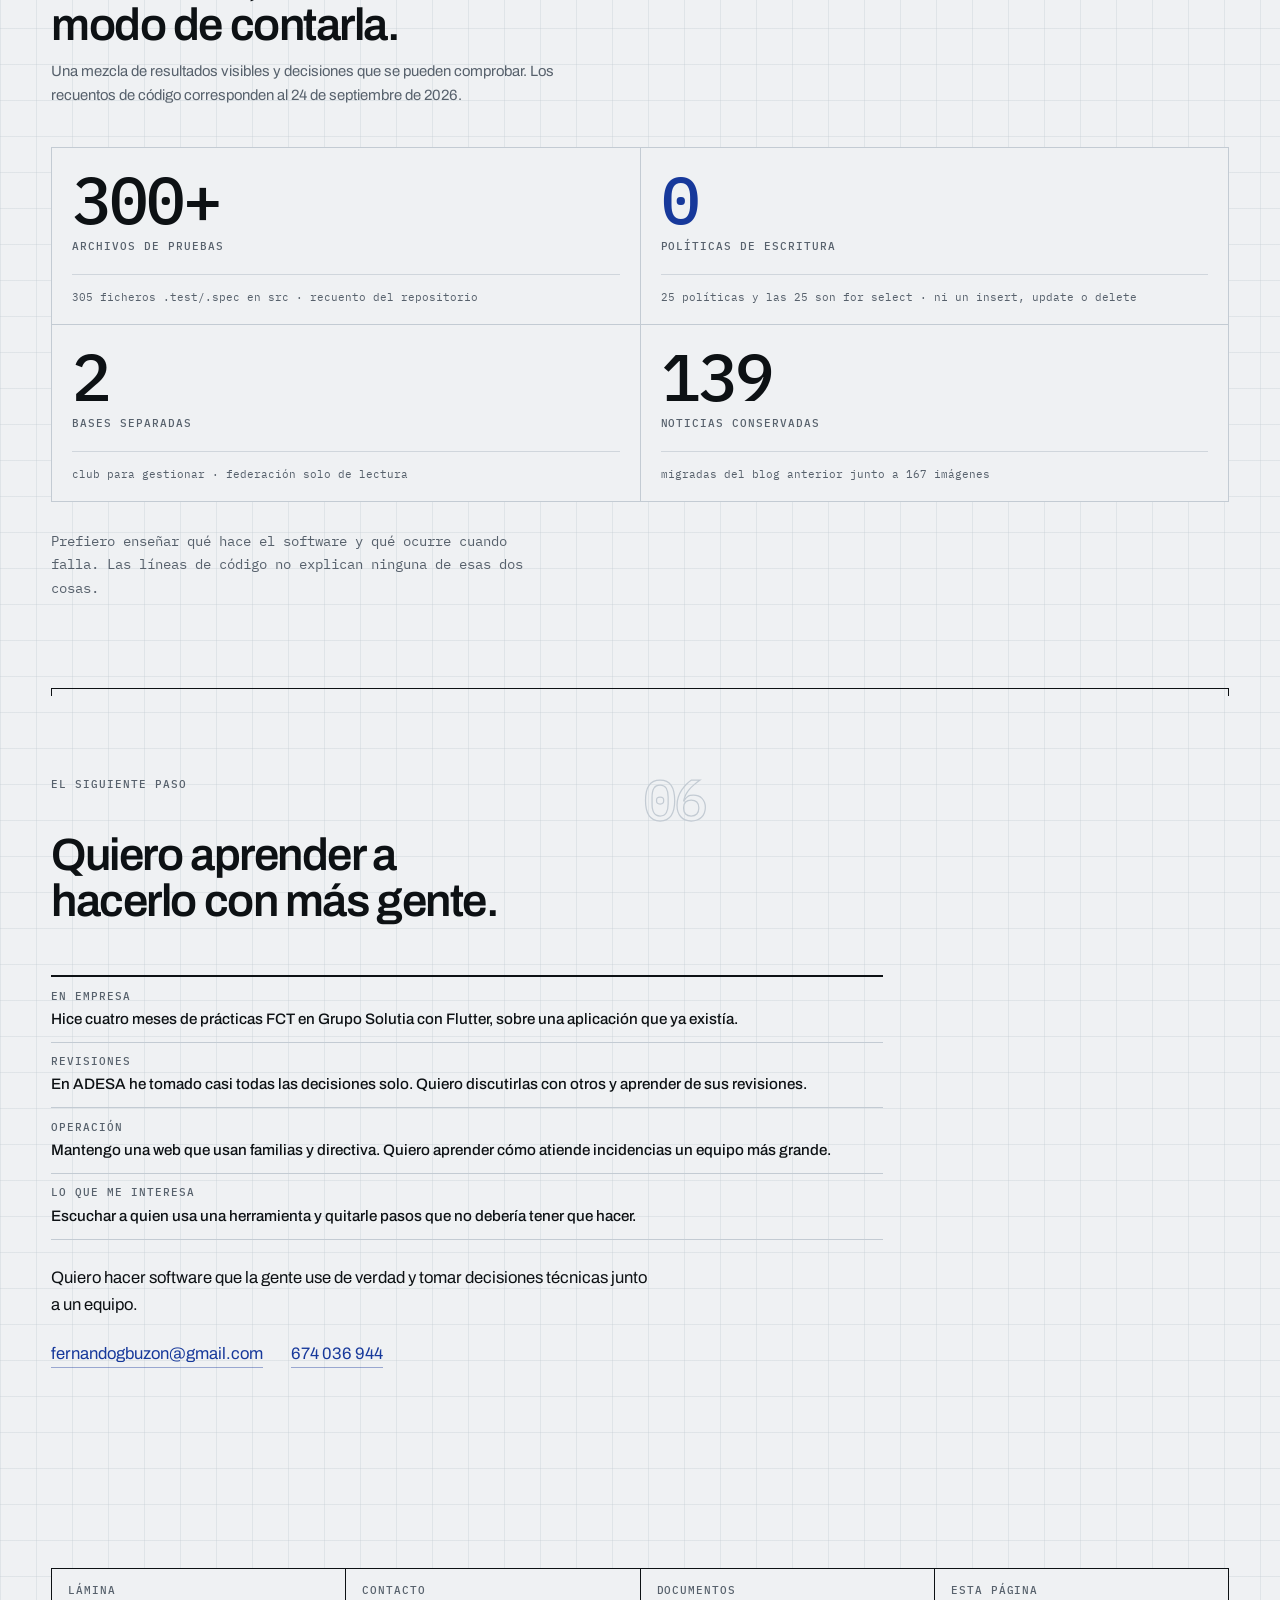
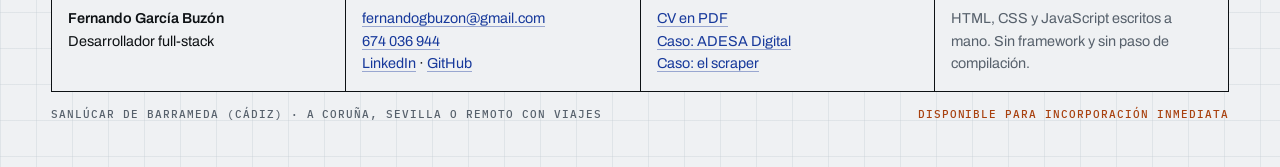
==== commit 390fd389: "feat: actualiza CV y portfolio para candidaturas de desarrollo Centra los casos en software en produ" ====
--- a/index.html
+++ b/index.html
@@ -5,7 +5,7 @@
 <meta name="viewport" content="width=device-width, initial-scale=1">
 
 <title>Fernando García Buzón — Desarrollador Full-Stack</title>
-<meta name="description" content="Mantengo en producción la plataforma que gestiona un club de baloncesto entero. 2236 tests, 81 tablas y ninguna política de escritura. Busco mi primer puesto.">
+<meta name="description" content="Desarrollo y mantengo la plataforma que usa un club de baloncesto para inscripciones, gestión y resultados. Aplicaciones de uso diario, datos y automatización.">
 
 <link rel="canonical" href="https://fernandogbuzon.github.io/mi-portfolio/">
 <link rel="icon" href="marca/favicon.svg" type="image/svg+xml">
@@ -22,7 +22,7 @@
 <link rel="preconnect" href="https://fonts.gstatic.com" crossorigin>
 <link href="https://fonts.googleapis.com/css2?family=Archivo:wght@400;500;600;700&family=IBM+Plex+Mono:wght@400;500&display=swap" rel="stylesheet">
 
-<link rel="stylesheet" href="css/lamina.css?v=1">
+<link rel="stylesheet" href="css/lamina.css?v=2">
 
 <script>
   try {
@@ -56,7 +56,7 @@
         <span class="agata">Desarrollador full-stack</span>
         <span class="agata">DAM 2025</span>
         <span class="agata">Sanlúcar de Barrameda (Cádiz)</span>
-        <span class="agata">Sevilla o remoto</span>
+        <span class="agata">A Coruña, Sevilla o remoto con viajes</span>
         <span class="agata agata--rojo">Disponible</span>
       </div>
 
@@ -64,27 +64,28 @@
         <div>
           <h1>Un club de baloncesto entero funciona sobre software que escribí y mantengo <em>yo</em>.</h1>
           <p class="entrada">
-            Inscripciones, cobros con tarjeta, horarios de pista, las cuentas del
-            club y los resultados de la federación. Está en producción desde
+            Inscripciones, pagos por transferencia, horarios de pista, las cuentas
+            del club y los resultados de la federación. Está en producción desde
             agosto de 2026 en <a class="enlace" href="https://adesa80.com" target="_blank" rel="noopener">adesa80.com</a>.
           </p>
           <p class="nota" style="margin-top:1rem">
-            Esta página no te pide que me creas. Cada cifra dice cómo se contó, y
-            la decisión técnica de la que estoy más orgulloso puedes romperla tú
-            mismo más abajo.
+            Me gusta quitar pasos a trabajos que alguien repite cada semana.
+            Aquí enseño qué resolví, cómo lo hice y un fallo que tuve que corregir.
           </p>
           <div class="enlaces-fila">
             <a class="enlace" href="cv-fernando-garcia-buzon.pdf" download>Descargar el CV (PDF)</a>
+            <a class="enlace" href="casos/adesa-digital.html">Ver el caso ADESA</a>
             <a class="enlace" href="mailto:fernandogbuzon@gmail.com?subject=Hola%20Fernando">fernandogbuzon@gmail.com</a>
           </div>
         </div>
 
         <dl class="campos">
-          <div class="campo"><dt class="agata">Busco</dt><dd>Primer puesto en un equipo</dd></div>
+          <div class="campo"><dt class="agata">Busco</dt><dd>Desarrollo de producto en equipo</dd></div>
           <div class="campo"><dt class="agata">Disponible</dt><dd>Incorporación inmediata</dd></div>
           <div class="campo"><dt class="agata">En producción</dt><dd><a href="https://adesa80.com" target="_blank" rel="noopener">adesa80.com</a> · desde ago 2026</dd></div>
+          <div class="campo"><dt class="agata">Trabajo con</dt><dd>TypeScript, React, PostgreSQL y Python</dd></div>
           <div class="campo"><dt class="agata">Código abierto</dt><dd><a href="https://github.com/Fernandogbuzon/fab-cadiz-scraper" target="_blank" rel="noopener">fab-cadiz-scraper</a></dd></div>
-          <div class="campo campo--rojo"><dt class="agata">Experiencia de empresa</dt><dd>Cuatro meses de prácticas</dd></div>
+          <div class="campo"><dt class="agata">En empresa</dt><dd>Prácticas FCT con Flutter en Grupo Solutia</dd></div>
         </dl>
       </div>
     </div>
@@ -95,7 +96,7 @@
     <div class="env">
       <div class="seccion__cab">
         <span class="agata">El encargo</span>
-        <h2>Veintisiete módulos. Esto resuelve cada uno.</h2>
+        <h2>De tareas sueltas a una herramienta de trabajo.</h2>
         <p class="nota">
           El club llevaba las inscripciones en hojas de cálculo, los
           desplazamientos por WhatsApp y los resultados a mano. Hoy todo eso vive
@@ -107,7 +108,7 @@
         <div class="indice__grupo">
           <h3 class="agata">Para las familias</h3>
           <dl>
-            <div class="renglon"><dt>Inscripciones</dt><dd>Apuntar a un niño y pagar la cuota con tarjeta, sin papeles.</dd></div>
+            <div class="renglon"><dt>Inscripciones</dt><dd>Apuntar a un niño, firmar documentos y aportar el justificante de la transferencia.</dd></div>
             <div class="renglon"><dt>Cuenta del socio</dt><dd>Cada familia ve lo suyo: pagos, equipo y calendario.</dd></div>
             <div class="renglon"><dt>Documentos</dt><dd>Los papeles privados de cada socio, servidos con enlaces temporales.</dd></div>
             <div class="renglon"><dt>Horarios</dt><dd>El reparto de las pistas, sin solapes.</dd></div>
@@ -149,108 +150,50 @@
         <span class="agata">La decisión</span>
         <h2>Y nada de eso se puede escribir desde el navegador.</h2>
         <p class="nota">
-          La base de datos de ADESA tiene <strong>81 tablas</strong>. Abajo hay una
-          casilla por cada tabla. Las que llevan <b>L</b> permiten que el navegador
-          <em>lea</em>. Ninguna permite que escriba. <strong>Busca una E.</strong>
-        </p>
-      </div>
-
-      <div class="puerta" role="img" aria-label="Cuadrícula de 81 casillas: 25 llevan marca de lectura y ninguna lleva marca de escritura.">
-        <span class="celda celda--lee" aria-hidden="true">L</span>
-        <span class="celda" aria-hidden="true"></span>
-        <span class="celda celda--lee" aria-hidden="true">L</span>
-        <span class="celda" aria-hidden="true"></span>
-        <span class="celda celda--lee" aria-hidden="true">L</span>
-        <span class="celda" aria-hidden="true"></span>
-        <span class="celda" aria-hidden="true"></span>
-        <span class="celda" aria-hidden="true"></span>
-        <span class="celda" aria-hidden="true"></span>
-        <span class="celda" aria-hidden="true"></span>
-        <span class="celda" aria-hidden="true"></span>
-        <span class="celda" aria-hidden="true"></span>
-        <span class="celda" aria-hidden="true"></span>
-        <span class="celda celda--lee" aria-hidden="true">L</span>
-        <span class="celda" aria-hidden="true"></span>
-        <span class="celda" aria-hidden="true"></span>
-        <span class="celda celda--lee" aria-hidden="true">L</span>
-        <span class="celda" aria-hidden="true"></span>
-        <span class="celda" aria-hidden="true"></span>
-        <span class="celda celda--lee" aria-hidden="true">L</span>
-        <span class="celda celda--lee" aria-hidden="true">L</span>
-        <span class="celda" aria-hidden="true"></span>
-        <span class="celda" aria-hidden="true"></span>
-        <span class="celda" aria-hidden="true"></span>
-        <span class="celda" aria-hidden="true"></span>
-        <span class="celda" aria-hidden="true"></span>
-        <span class="celda" aria-hidden="true"></span>
-        <span class="celda" aria-hidden="true"></span>
-        <span class="celda celda--lee" aria-hidden="true">L</span>
-        <span class="celda" aria-hidden="true"></span>
-        <span class="celda" aria-hidden="true"></span>
-        <span class="celda" aria-hidden="true"></span>
-        <span class="celda celda--lee" aria-hidden="true">L</span>
-        <span class="celda" aria-hidden="true"></span>
-        <span class="celda" aria-hidden="true"></span>
-        <span class="celda" aria-hidden="true"></span>
-        <span class="celda celda--lee" aria-hidden="true">L</span>
-        <span class="celda" aria-hidden="true"></span>
-        <span class="celda celda--lee" aria-hidden="true">L</span>
-        <span class="celda celda--lee" aria-hidden="true">L</span>
-        <span class="celda celda--lee" aria-hidden="true">L</span>
-        <span class="celda" aria-hidden="true"></span>
-        <span class="celda" aria-hidden="true"></span>
-        <span class="celda celda--lee" aria-hidden="true">L</span>
-        <span class="celda" aria-hidden="true"></span>
-        <span class="celda celda--lee" aria-hidden="true">L</span>
-        <span class="celda" aria-hidden="true"></span>
-        <span class="celda" aria-hidden="true"></span>
-        <span class="celda celda--lee" aria-hidden="true">L</span>
-        <span class="celda celda--lee" aria-hidden="true">L</span>
-        <span class="celda" aria-hidden="true"></span>
-        <span class="celda" aria-hidden="true"></span>
-        <span class="celda" aria-hidden="true"></span>
-        <span class="celda" aria-hidden="true"></span>
-        <span class="celda" aria-hidden="true"></span>
-        <span class="celda" aria-hidden="true"></span>
-        <span class="celda celda--lee" aria-hidden="true">L</span>
-        <span class="celda celda--lee" aria-hidden="true">L</span>
-        <span class="celda celda--lee" aria-hidden="true">L</span>
-        <span class="celda" aria-hidden="true"></span>
-        <span class="celda" aria-hidden="true"></span>
-        <span class="celda celda--lee" aria-hidden="true">L</span>
-        <span class="celda" aria-hidden="true"></span>
-        <span class="celda" aria-hidden="true"></span>
-        <span class="celda celda--lee" aria-hidden="true">L</span>
-        <span class="celda" aria-hidden="true"></span>
-        <span class="celda" aria-hidden="true"></span>
-        <span class="celda" aria-hidden="true"></span>
-        <span class="celda celda--lee" aria-hidden="true">L</span>
-        <span class="celda" aria-hidden="true"></span>
-        <span class="celda" aria-hidden="true"></span>
-        <span class="celda celda--lee" aria-hidden="true">L</span>
-        <span class="celda" aria-hidden="true"></span>
-        <span class="celda" aria-hidden="true"></span>
-        <span class="celda" aria-hidden="true"></span>
-        <span class="celda" aria-hidden="true"></span>
-        <span class="celda" aria-hidden="true"></span>
-        <span class="celda celda--lee" aria-hidden="true">L</span>
-        <span class="celda" aria-hidden="true"></span>
-        <span class="celda" aria-hidden="true"></span>
-        <span class="celda" aria-hidden="true"></span>
+          Las tablas del club tienen RLS activado. Abajo hay una casilla por
+          cada política: 25 permiten <em>leer</em> y ninguna permite escribir.
+          <strong>Busca una E.</strong>
+        </p>
+      </div>
+
+      <div class="puerta" role="img" aria-label="25 políticas de lectura y ninguna de escritura.">
+        <span class="celda celda--lee" aria-hidden="true">L</span>
+        <span class="celda celda--lee" aria-hidden="true">L</span>
+        <span class="celda celda--lee" aria-hidden="true">L</span>
+        <span class="celda celda--lee" aria-hidden="true">L</span>
+        <span class="celda celda--lee" aria-hidden="true">L</span>
+        <span class="celda celda--lee" aria-hidden="true">L</span>
+        <span class="celda celda--lee" aria-hidden="true">L</span>
+        <span class="celda celda--lee" aria-hidden="true">L</span>
+        <span class="celda celda--lee" aria-hidden="true">L</span>
+        <span class="celda celda--lee" aria-hidden="true">L</span>
+        <span class="celda celda--lee" aria-hidden="true">L</span>
+        <span class="celda celda--lee" aria-hidden="true">L</span>
+        <span class="celda celda--lee" aria-hidden="true">L</span>
+        <span class="celda celda--lee" aria-hidden="true">L</span>
+        <span class="celda celda--lee" aria-hidden="true">L</span>
+        <span class="celda celda--lee" aria-hidden="true">L</span>
+        <span class="celda celda--lee" aria-hidden="true">L</span>
+        <span class="celda celda--lee" aria-hidden="true">L</span>
+        <span class="celda celda--lee" aria-hidden="true">L</span>
+        <span class="celda celda--lee" aria-hidden="true">L</span>
+        <span class="celda celda--lee" aria-hidden="true">L</span>
+        <span class="celda celda--lee" aria-hidden="true">L</span>
+        <span class="celda celda--lee" aria-hidden="true">L</span>
+        <span class="celda celda--lee" aria-hidden="true">L</span>
+        <span class="celda celda--lee" aria-hidden="true">L</span>
       </div>
 
       <div class="puerta-pie">
-        <span class="leyenda agata"><i class="lee"></i> 25 con lectura</span>
-        <span class="leyenda agata"><i></i> 56 sin política ninguna</span>
-        <span class="leyenda agata agata--rojo">0 con escritura</span>
+        <span class="leyenda agata"><i class="lee"></i> 25 políticas de lectura</span>
+        <span class="leyenda agata agata--rojo">0 políticas de escritura</span>
       </div>
 
       <p style="margin-top:1.25rem">
         No es que sea difícil escribir desde el cliente: es que no existe el
         camino. Todo lo que guarda algo pasa por el servidor y antes comprueba
-        permiso. Es la misma disciplina que hay en el webhook de Stripe, que
-        verifica la firma sobre el cuerpo en crudo antes de leerlo — si lo
-        parseas primero, la firma ya no cuadra.
+        permiso. El pago por tarjeta también está implementado, pero el club
+        cobra hoy por transferencia y esa opción sigue apagada.
       </p>
     </div>
   </section>
@@ -331,9 +274,8 @@
       <p>
         Con <strong>función pura del registro</strong>, el tanteo se deriva de lo
         que ha llegado y cada evento trae su propio identificador: da igual que
-        llegue dos veces o del revés. Cambia a <strong>contador que suma</strong>
-        —que es como lo hace casi todo el mundo— repite el sabotaje y mira el
-        veredicto.
+        llegue dos veces o del revés. Cambia a <strong>contador que suma</strong>,
+        repite el sabotaje y mira el veredicto.
       </p>
       <p class="margen">
         Esto demuestra que la arquitectura aguanta, no que producción sea
@@ -354,9 +296,8 @@
       <p>
         La federación andaluza no tiene API: publica en una página vieja detrás
         de Cloudflare. Escribí un programa que saca los resultados y los deja en
-        Postgres, corriendo en GitHub Actions sin servidor. Los resultados salen
-        en la web del club unos veinticinco minutos después del partido; antes
-        los copiaba alguien a mano.
+        Postgres, corriendo en GitHub Actions sin servidor. El programa
+        actualiza la web del club sin que nadie copie los datos a mano.
       </p>
       <p>
         En julio la federación renumeró sus competiciones y el programa dejó de
@@ -387,16 +328,16 @@
         <span class="agata">El recuento</span>
         <h2>Cada cifra, con el modo de contarla.</h2>
         <p class="nota">
-          Casi todos los portfolios de junior traen números y ninguno dice qué
-          incluyen. Estos se cuentan así.
+          Una mezcla de resultados visibles y decisiones que se pueden comprobar.
+          Los recuentos de código corresponden al 24 de septiembre de 2026.
         </p>
       </div>
 
       <div class="recuento">
         <div class="dato">
-          <span class="dato__n">2236</span>
-          <span class="agata dato__que">Tests pasando</span>
-          <span class="dato__como">vitest run · 192 ficheros · 0 fallos</span>
+          <span class="dato__n">300+</span>
+          <span class="agata dato__que">Archivos de pruebas</span>
+          <span class="dato__como">305 ficheros .test/.spec en src · recuento del repositorio</span>
         </div>
         <div class="dato dato--rojo">
           <span class="dato__n">0</span>
@@ -404,30 +345,20 @@
           <span class="dato__como">25 políticas y las 25 son for select · ni un insert, update o delete</span>
         </div>
         <div class="dato">
-          <span class="dato__n">115</span>
-          <span class="agata dato__que">Migraciones SQL</span>
-          <span class="dato__como">ficheros en supabase/migrations</span>
+          <span class="dato__n">2</span>
+          <span class="agata dato__que">Bases separadas</span>
+          <span class="dato__como">club para gestionar · federación solo de lectura</span>
         </div>
         <div class="dato">
-          <span class="dato__n">81</span>
-          <span class="agata dato__que">Tablas en la base</span>
-          <span class="dato__como">create table en las migraciones · sin las 3 que se borraron después</span>
-        </div>
-        <div class="dato">
-          <span class="dato__n">27</span>
-          <span class="agata dato__que">Módulos de dominio</span>
-          <span class="dato__como">carpetas en src/modules</span>
-        </div>
-        <div class="dato">
-          <span class="dato__n">76</span>
-          <span class="agata dato__que">Puertas de permiso</span>
-          <span class="dato__como">llamadas de comprobación en el servidor · 46 claves distintas</span>
+          <span class="dato__n">139</span>
+          <span class="agata dato__que">Noticias conservadas</span>
+          <span class="dato__como">migradas del blog anterior junto a 167 imágenes</span>
         </div>
       </div>
 
       <p class="margen">
-        No pongo aquí las líneas de código. Es el número que más fácil se infla
-        y el que menos dice: cuenta ficheros generados, dependencias y ruido.
+        Prefiero enseñar qué hace el software y qué ocurre cuando falla. Las
+        líneas de código no explican ninguna de esas dos cosas.
       </p>
     </div>
   </section>
@@ -436,33 +367,32 @@
   <section class="seccion" id="limites">
     <div class="env">
       <div class="seccion__cab">
-        <span class="agata">Los límites</span>
-        <h2>Lo que todavía no puedo demostrar.</h2>
+        <span class="agata">El siguiente paso</span>
+        <h2>Quiero aprender a hacerlo con más gente.</h2>
       </div>
 
       <dl class="campos" style="max-width:52rem">
         <div class="campo">
-          <dt class="agata">En equipo</dt>
-          <dd>Cuatro meses en Grupo Solutia, en Flutter, tocando código que no era mío. Nada más.</dd>
+          <dt class="agata">En empresa</dt>
+          <dd>Hice cuatro meses de prácticas FCT en Grupo Solutia con Flutter, sobre una aplicación que ya existía.</dd>
         </div>
         <div class="campo">
           <dt class="agata">Revisiones</dt>
-          <dd>Nadie ha revisado nunca mi código. Me reviso yo, releo el diff y me apoyo en los tests, pero no es lo mismo.</dd>
+          <dd>En ADESA he tomado casi todas las decisiones solo. Quiero discutirlas con otros y aprender de sus revisiones.</dd>
         </div>
         <div class="campo">
-          <dt class="agata">Guardias</dt>
-          <dd>No he mantenido nada con turnos ni con alguien esperando al otro lado del teléfono.</dd>
+          <dt class="agata">Operación</dt>
+          <dd>Mantengo una web que usan familias y directiva. Quiero aprender cómo atiende incidencias un equipo más grande.</dd>
         </div>
         <div class="campo">
-          <dt class="agata">Capturas</dt>
-          <dd>Faltan imágenes de la plataforma. Es una tarea pendiente, no una postura.</dd>
+          <dt class="agata">Lo que me interesa</dt>
+          <dd>Escuchar a quien usa una herramienta y quitarle pasos que no debería tener que hacer.</dd>
         </div>
       </dl>
 
       <p style="margin-top:1.5rem">
-        Lo que busco de un equipo es exactamente lo primero de esa lista:
-        <strong>que alguien con más oficio me diga que esto se hace de otra
-        manera</strong>, y por qué.
+        Quiero hacer software que la gente use de verdad y tomar decisiones
+        técnicas junto a un equipo.
       </p>
       <div class="enlaces-fila">
         <a class="enlace" href="mailto:fernandogbuzon@gmail.com?subject=Hola%20Fernando">fernandogbuzon@gmail.com</a>
@@ -505,7 +435,7 @@
     </div>
 
     <div class="cajetin__sello">
-      <span class="agata">Sanlúcar de Barrameda (Cádiz) · Sevilla o remoto</span>
+      <span class="agata">Sanlúcar de Barrameda (Cádiz) · A Coruña, Sevilla o remoto con viajes</span>
       <span class="agata agata--rojo">Disponible para incorporación inmediata</span>
     </div>
 
--- a/css/lamina.css
+++ b/css/lamina.css
@@ -323,8 +323,8 @@
 /* ---------- 10 · La puerta ---------- */
 
 .puerta{
-  display:grid;grid-template-columns:repeat(9,1fr);
-  gap:3px;width:min(100%,25rem);margin-block:1.5rem;
+  display:grid;grid-template-columns:repeat(5,1fr);
+  gap:3px;width:min(100%,19rem);margin-block:1.5rem;
   background:var(--papel);
   box-shadow:0 0 0 .55rem var(--papel);
 }
@@ -344,7 +344,7 @@
 /* ---------- 11 · El recuento ---------- */
 
 .recuento{
-  display:grid;grid-template-columns:repeat(3,1fr);
+  display:grid;grid-template-columns:repeat(2,1fr);
   gap:1px;background:var(--pauta);
   border:1px solid var(--pauta);margin-block:1.75rem;
 }
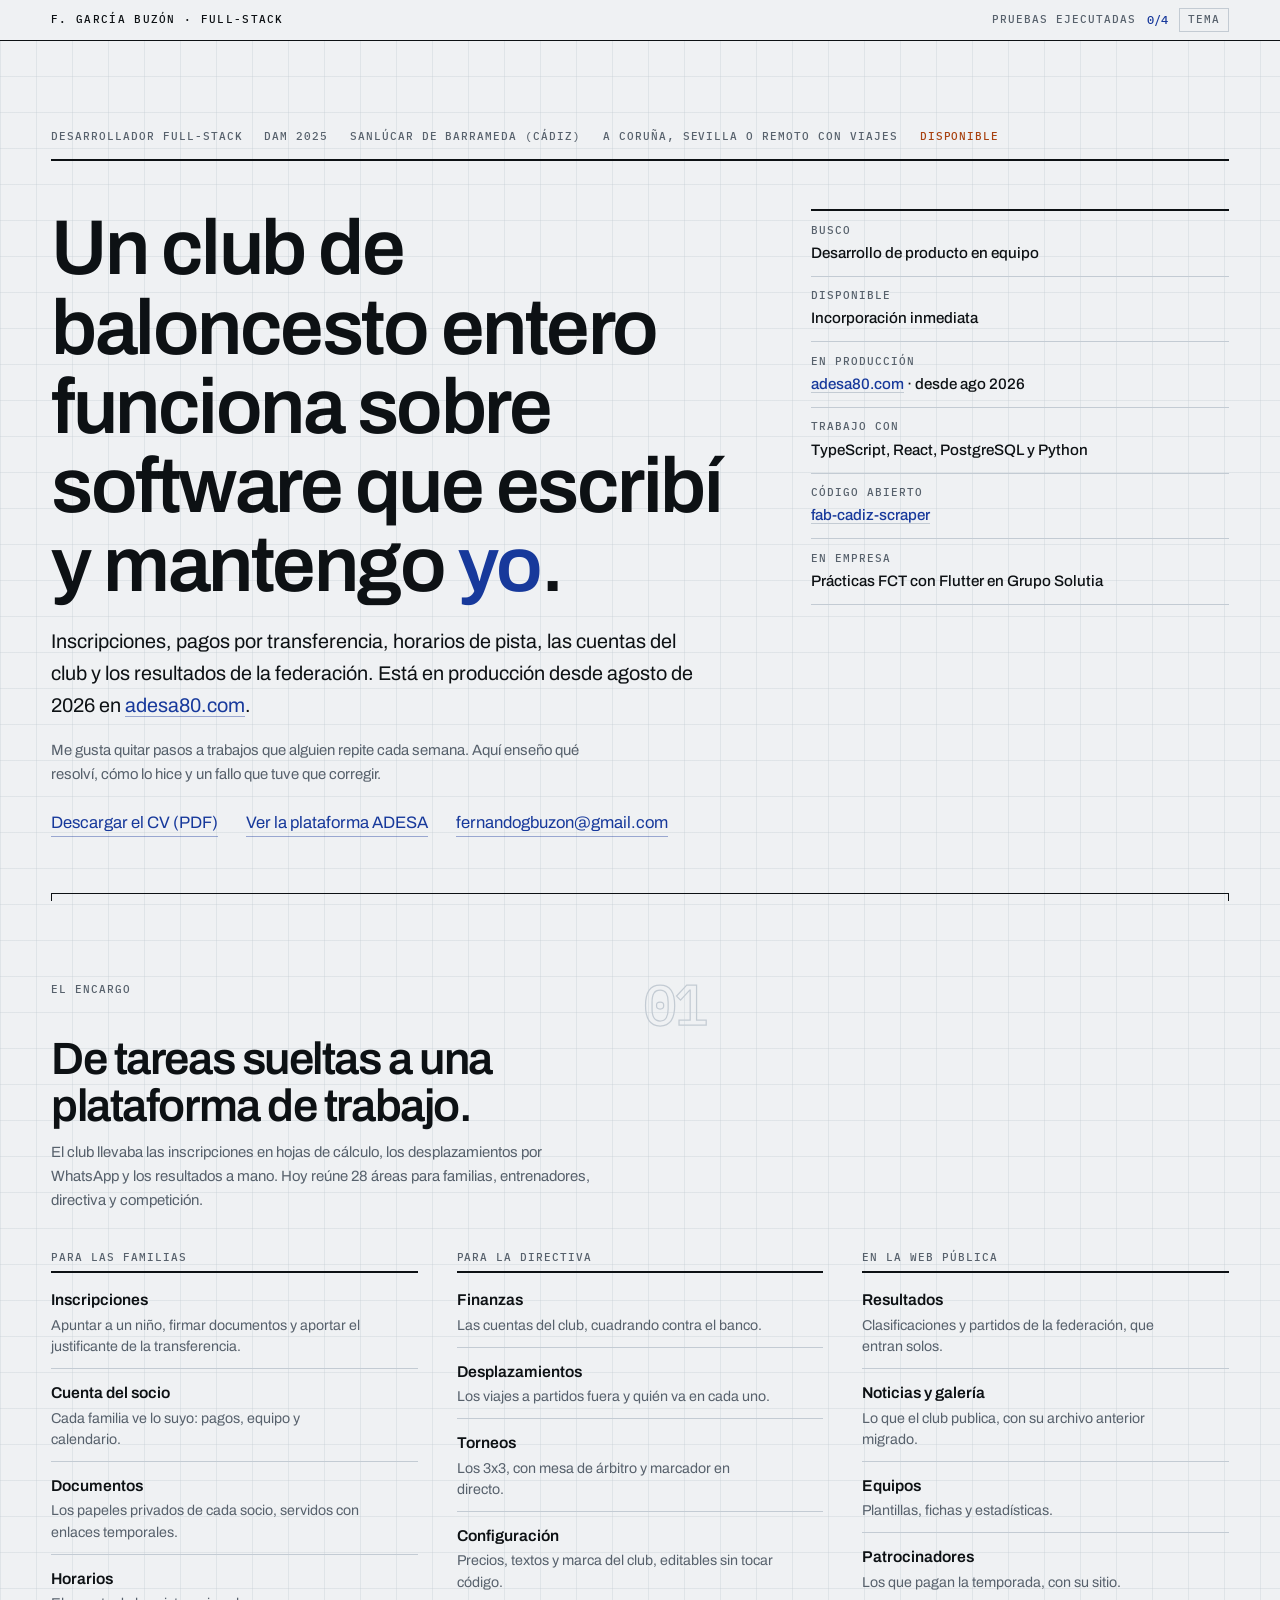
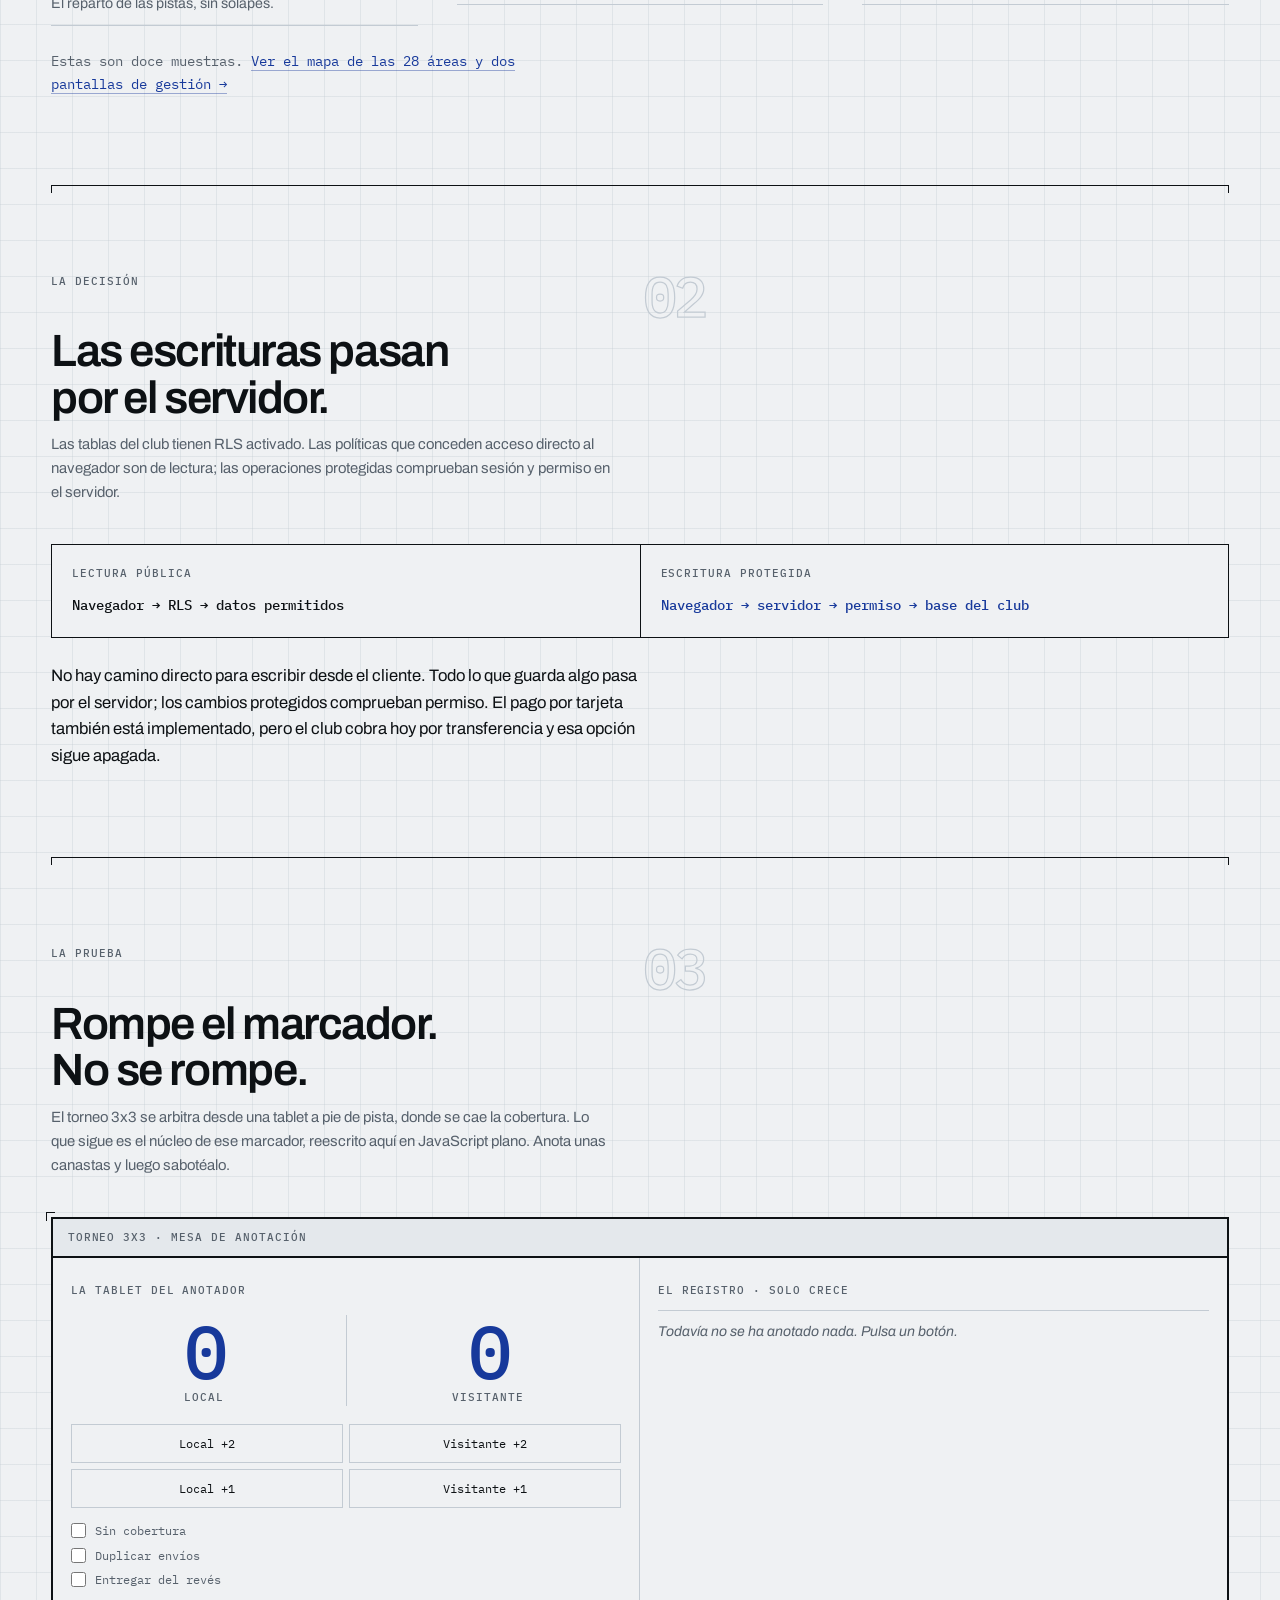
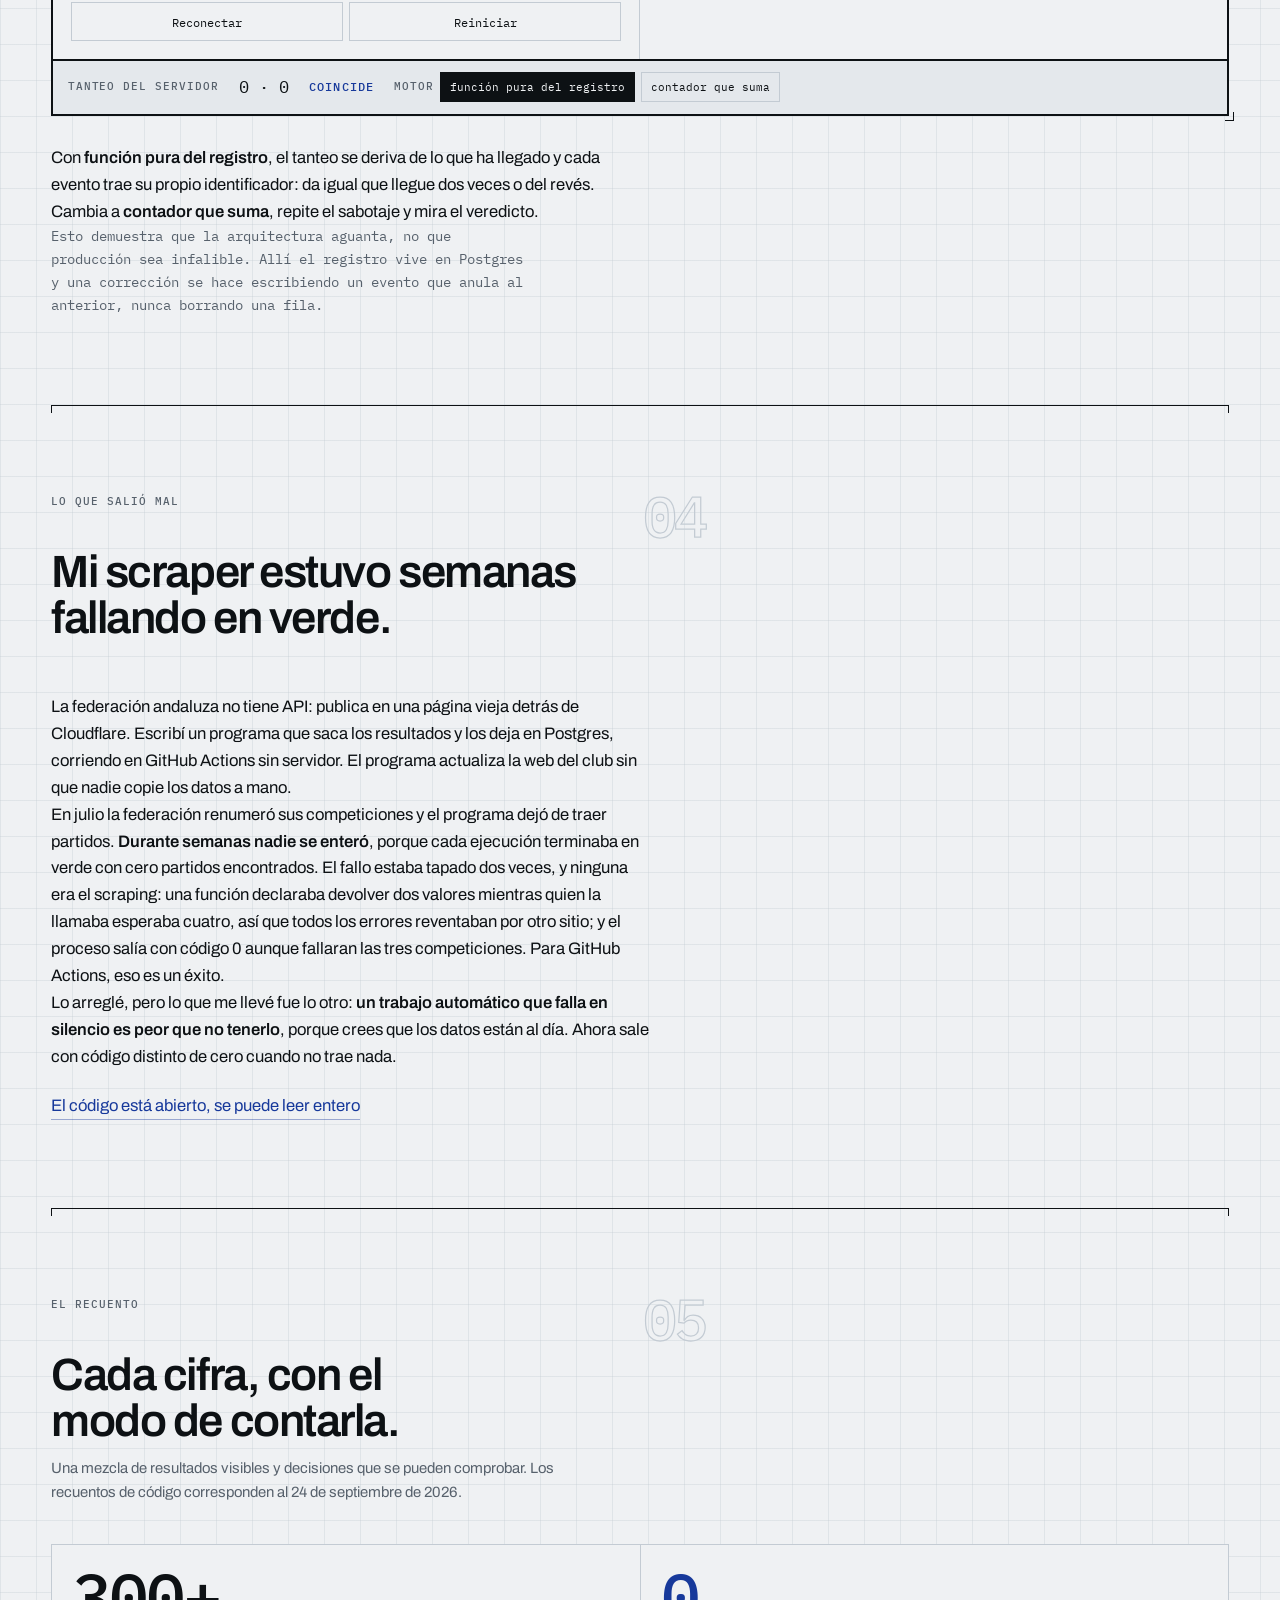
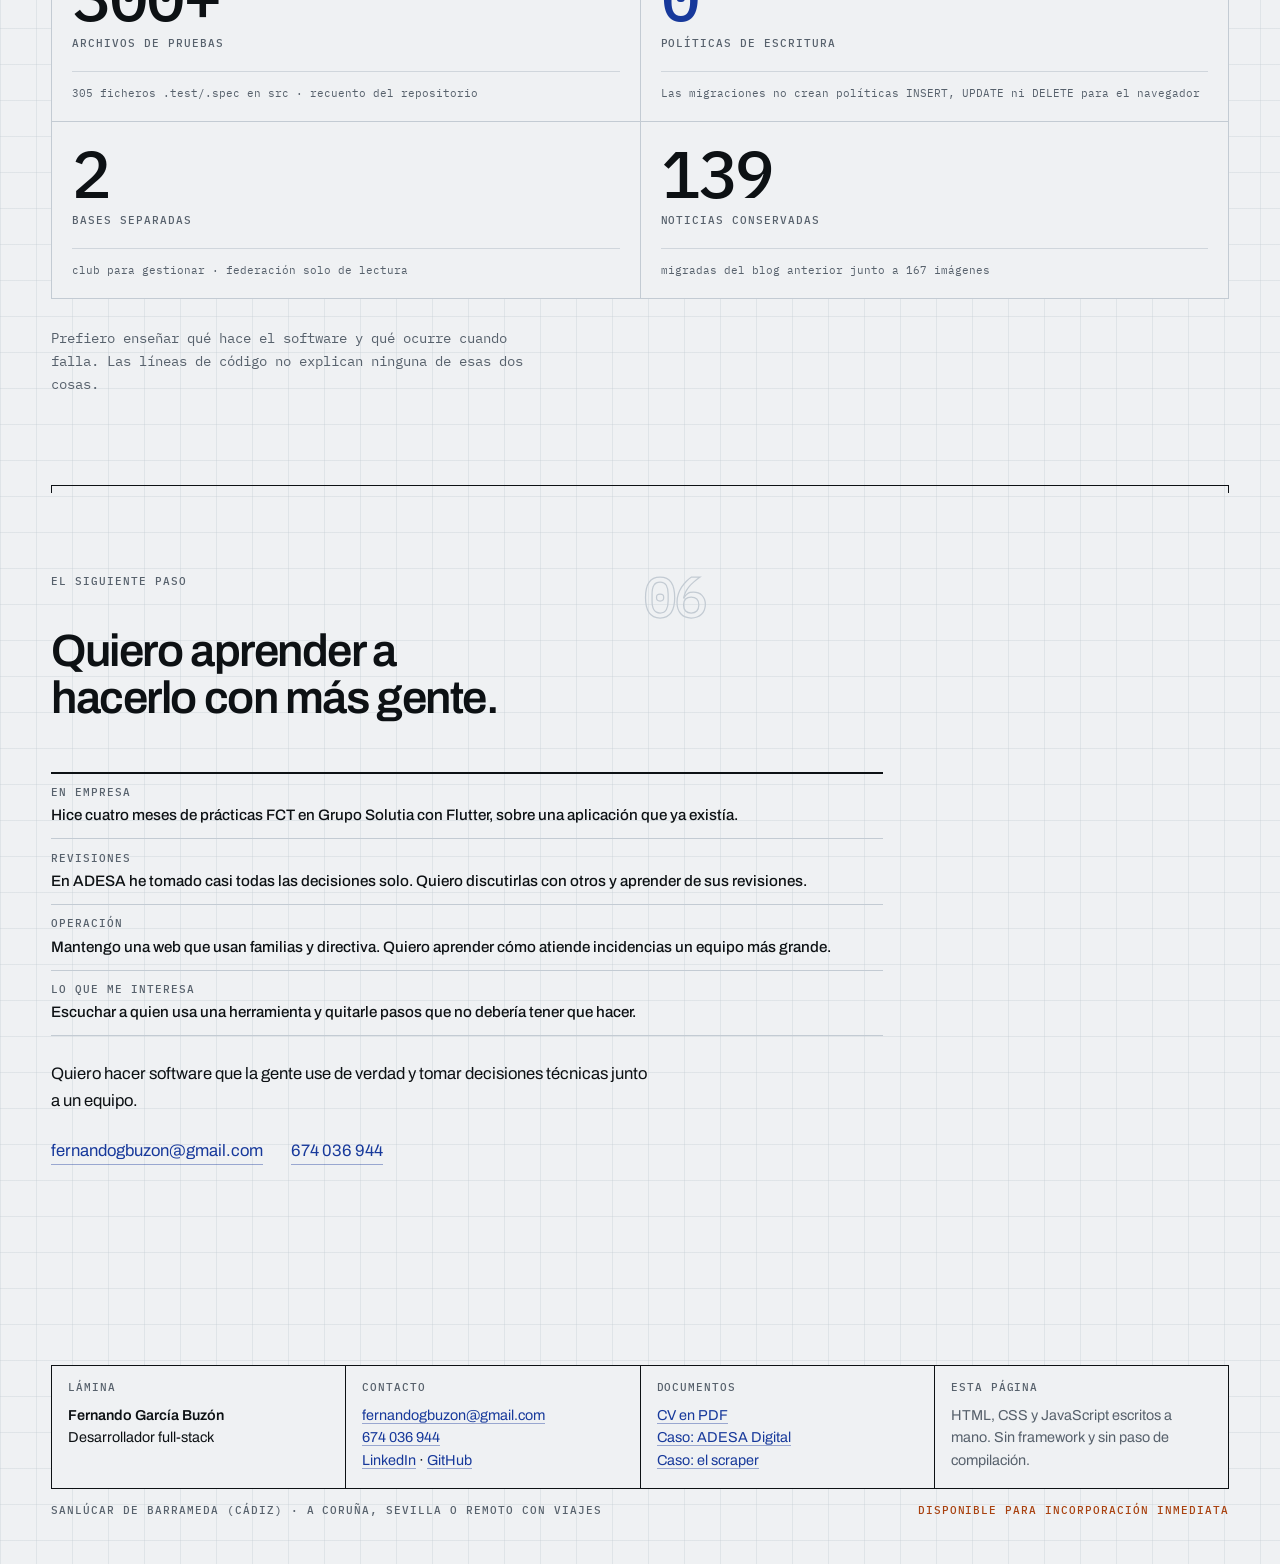
==== commit 777bdfdc: "Mostrar ADESA 80 como plataforma con 28 áreas Añade recorridos por rol, inventario completo y captur" ====
--- a/index.html
+++ b/index.html
@@ -5,7 +5,7 @@
 <meta name="viewport" content="width=device-width, initial-scale=1">
 
 <title>Fernando García Buzón — Desarrollador Full-Stack</title>
-<meta name="description" content="Desarrollo y mantengo la plataforma que usa un club de baloncesto para inscripciones, gestión y resultados. Aplicaciones de uso diario, datos y automatización.">
+<meta name="description" content="Desarrollo y mantengo la plataforma de ADESA 80: 28 áreas para familias, entrenadores, directiva y competición. Aplicaciones de uso diario, datos y automatización.">
 
 <link rel="canonical" href="https://fernandogbuzon.github.io/mi-portfolio/">
 <link rel="icon" href="marca/favicon.svg" type="image/svg+xml">
@@ -74,7 +74,7 @@
           </p>
           <div class="enlaces-fila">
             <a class="enlace" href="cv-fernando-garcia-buzon.pdf" download>Descargar el CV (PDF)</a>
-            <a class="enlace" href="casos/adesa-digital.html">Ver el caso ADESA</a>
+            <a class="enlace" href="casos/adesa-digital.html#modulos">Ver la plataforma ADESA</a>
             <a class="enlace" href="mailto:fernandogbuzon@gmail.com?subject=Hola%20Fernando">fernandogbuzon@gmail.com</a>
           </div>
         </div>
@@ -96,11 +96,11 @@
     <div class="env">
       <div class="seccion__cab">
         <span class="agata">El encargo</span>
-        <h2>De tareas sueltas a una herramienta de trabajo.</h2>
+        <h2>De tareas sueltas a una plataforma de trabajo.</h2>
         <p class="nota">
           El club llevaba las inscripciones en hojas de cálculo, los
-          desplazamientos por WhatsApp y los resultados a mano. Hoy todo eso vive
-          en un sitio, y lo mantengo yo.
+          desplazamientos por WhatsApp y los resultados a mano. Hoy reúne 28
+          áreas para familias, entrenadores, directiva y competición.
         </p>
       </div>
 
@@ -137,8 +137,7 @@
       </div>
 
       <p class="margen" style="margin-top:1.5rem">
-        Y los que no se ven: identidad y permisos, avisos, buscador, boletín y el
-        puente con la base de datos de la federación.
+        Estas son doce muestras. <a class="enlace" href="casos/adesa-digital.html#modulos">Ver el mapa de las 28 áreas y dos pantallas de gestión →</a>
       </p>
     </div>
   </section>
@@ -148,52 +147,24 @@
     <div class="env">
       <div class="seccion__cab">
         <span class="agata">La decisión</span>
-        <h2>Y nada de eso se puede escribir desde el navegador.</h2>
+        <h2>Las escrituras pasan por el servidor.</h2>
         <p class="nota">
-          Las tablas del club tienen RLS activado. Abajo hay una casilla por
-          cada política: 25 permiten <em>leer</em> y ninguna permite escribir.
-          <strong>Busca una E.</strong>
-        </p>
-      </div>
-
-      <div class="puerta" role="img" aria-label="25 políticas de lectura y ninguna de escritura.">
-        <span class="celda celda--lee" aria-hidden="true">L</span>
-        <span class="celda celda--lee" aria-hidden="true">L</span>
-        <span class="celda celda--lee" aria-hidden="true">L</span>
-        <span class="celda celda--lee" aria-hidden="true">L</span>
-        <span class="celda celda--lee" aria-hidden="true">L</span>
-        <span class="celda celda--lee" aria-hidden="true">L</span>
-        <span class="celda celda--lee" aria-hidden="true">L</span>
-        <span class="celda celda--lee" aria-hidden="true">L</span>
-        <span class="celda celda--lee" aria-hidden="true">L</span>
-        <span class="celda celda--lee" aria-hidden="true">L</span>
-        <span class="celda celda--lee" aria-hidden="true">L</span>
-        <span class="celda celda--lee" aria-hidden="true">L</span>
-        <span class="celda celda--lee" aria-hidden="true">L</span>
-        <span class="celda celda--lee" aria-hidden="true">L</span>
-        <span class="celda celda--lee" aria-hidden="true">L</span>
-        <span class="celda celda--lee" aria-hidden="true">L</span>
-        <span class="celda celda--lee" aria-hidden="true">L</span>
-        <span class="celda celda--lee" aria-hidden="true">L</span>
-        <span class="celda celda--lee" aria-hidden="true">L</span>
-        <span class="celda celda--lee" aria-hidden="true">L</span>
-        <span class="celda celda--lee" aria-hidden="true">L</span>
-        <span class="celda celda--lee" aria-hidden="true">L</span>
-        <span class="celda celda--lee" aria-hidden="true">L</span>
-        <span class="celda celda--lee" aria-hidden="true">L</span>
-        <span class="celda celda--lee" aria-hidden="true">L</span>
-      </div>
-
-      <div class="puerta-pie">
-        <span class="leyenda agata"><i class="lee"></i> 25 políticas de lectura</span>
-        <span class="leyenda agata agata--rojo">0 políticas de escritura</span>
-      </div>
+          Las tablas del club tienen RLS activado. Las políticas que conceden
+          acceso directo al navegador son de lectura; las operaciones protegidas
+          comprueban sesión y permiso en el servidor.
+        </p>
+      </div>
+
+      <ol class="acceso">
+        <li><span class="agata">Lectura pública</span><strong>Navegador → RLS → datos permitidos</strong></li>
+        <li><span class="agata">Escritura protegida</span><strong>Navegador → servidor → permiso → base del club</strong></li>
+      </ol>
 
       <p style="margin-top:1.25rem">
-        No es que sea difícil escribir desde el cliente: es que no existe el
-        camino. Todo lo que guarda algo pasa por el servidor y antes comprueba
-        permiso. El pago por tarjeta también está implementado, pero el club
-        cobra hoy por transferencia y esa opción sigue apagada.
+        No hay camino directo para escribir desde el cliente. Todo lo que guarda
+        algo pasa por el servidor; los cambios protegidos comprueban permiso.
+        El pago por tarjeta también está implementado, pero el club cobra hoy
+        por transferencia y esa opción sigue apagada.
       </p>
     </div>
   </section>
@@ -342,7 +313,7 @@
         <div class="dato dato--rojo">
           <span class="dato__n">0</span>
           <span class="agata dato__que">Políticas de escritura</span>
-          <span class="dato__como">25 políticas y las 25 son for select · ni un insert, update o delete</span>
+          <span class="dato__como">Las migraciones no crean políticas INSERT, UPDATE ni DELETE para el navegador</span>
         </div>
         <div class="dato">
           <span class="dato__n">2</span>
--- a/css/lamina.css
+++ b/css/lamina.css
@@ -98,6 +98,11 @@
 :focus-visible{outline:2px solid var(--azul);outline-offset:3px}
 
 .ocultovisual{position:absolute;width:1px;height:1px;overflow:hidden;clip-path:inset(50%);white-space:nowrap}
+.ocultovisual:focus-visible{
+  position:fixed;top:.5rem;left:.5rem;width:auto;height:auto;
+  clip-path:none;z-index:80;background:var(--tinta);color:var(--papel);
+  padding:.5rem .8rem;font-family:var(--dato);font-size:.75rem;
+}
 
 .env{width:100%;max-width:var(--ancho);margin-inline:auto;padding-inline:var(--margen)}
 
@@ -320,26 +325,17 @@
 .renglon dt{font-size:.98rem;font-weight:600;margin-bottom:.12rem}
 .renglon dd{font-size:.89rem;color:var(--grafito);line-height:1.5;max-width:40ch}
 
-/* ---------- 10 · La puerta ---------- */
-
-.puerta{
-  display:grid;grid-template-columns:repeat(5,1fr);
-  gap:3px;width:min(100%,19rem);margin-block:1.5rem;
-  background:var(--papel);
-  box-shadow:0 0 0 .55rem var(--papel);
-}
-.celda{
-  aspect-ratio:1;display:grid;place-items:center;
-  border:1px solid var(--pauta);
-  font-family:var(--dato);font-size:.7rem;
-  color:transparent;
-}
-.celda--lee{color:var(--azul);border-color:var(--azul);background:color-mix(in oklab, var(--azul) 7%, transparent)}
-
-.puerta-pie{display:flex;flex-wrap:wrap;gap:.5rem 1.5rem;align-items:baseline;margin-top:1rem}
-.leyenda{display:inline-flex;align-items:center;gap:.45rem}
-.leyenda i{width:.8rem;height:.8rem;border:1px solid var(--pauta);display:inline-block}
-.leyenda i.lee{border-color:var(--azul);background:color-mix(in oklab, var(--azul) 7%, transparent)}
+/* ---------- 10 · Recorrido de una lectura y una escritura ---------- */
+
+.acceso{
+  display:grid;grid-template-columns:repeat(2,minmax(0,1fr));
+  gap:1px;background:var(--tinta);border:1px solid var(--tinta);
+  margin-block:1.5rem;
+}
+.acceso li{display:flex;flex-direction:column;gap:.7rem;min-width:0;padding:1.25rem;background:var(--papel)}
+.acceso strong{font-family:var(--dato);font-size:clamp(.78rem,.72rem + .2vw,.92rem);font-weight:500;line-height:1.6;overflow-wrap:anywhere}
+.acceso li:last-child strong{color:var(--azul)}
+@media (max-width:40rem){.acceso{grid-template-columns:1fr}}
 
 /* ---------- 11 · El recuento ---------- */
 
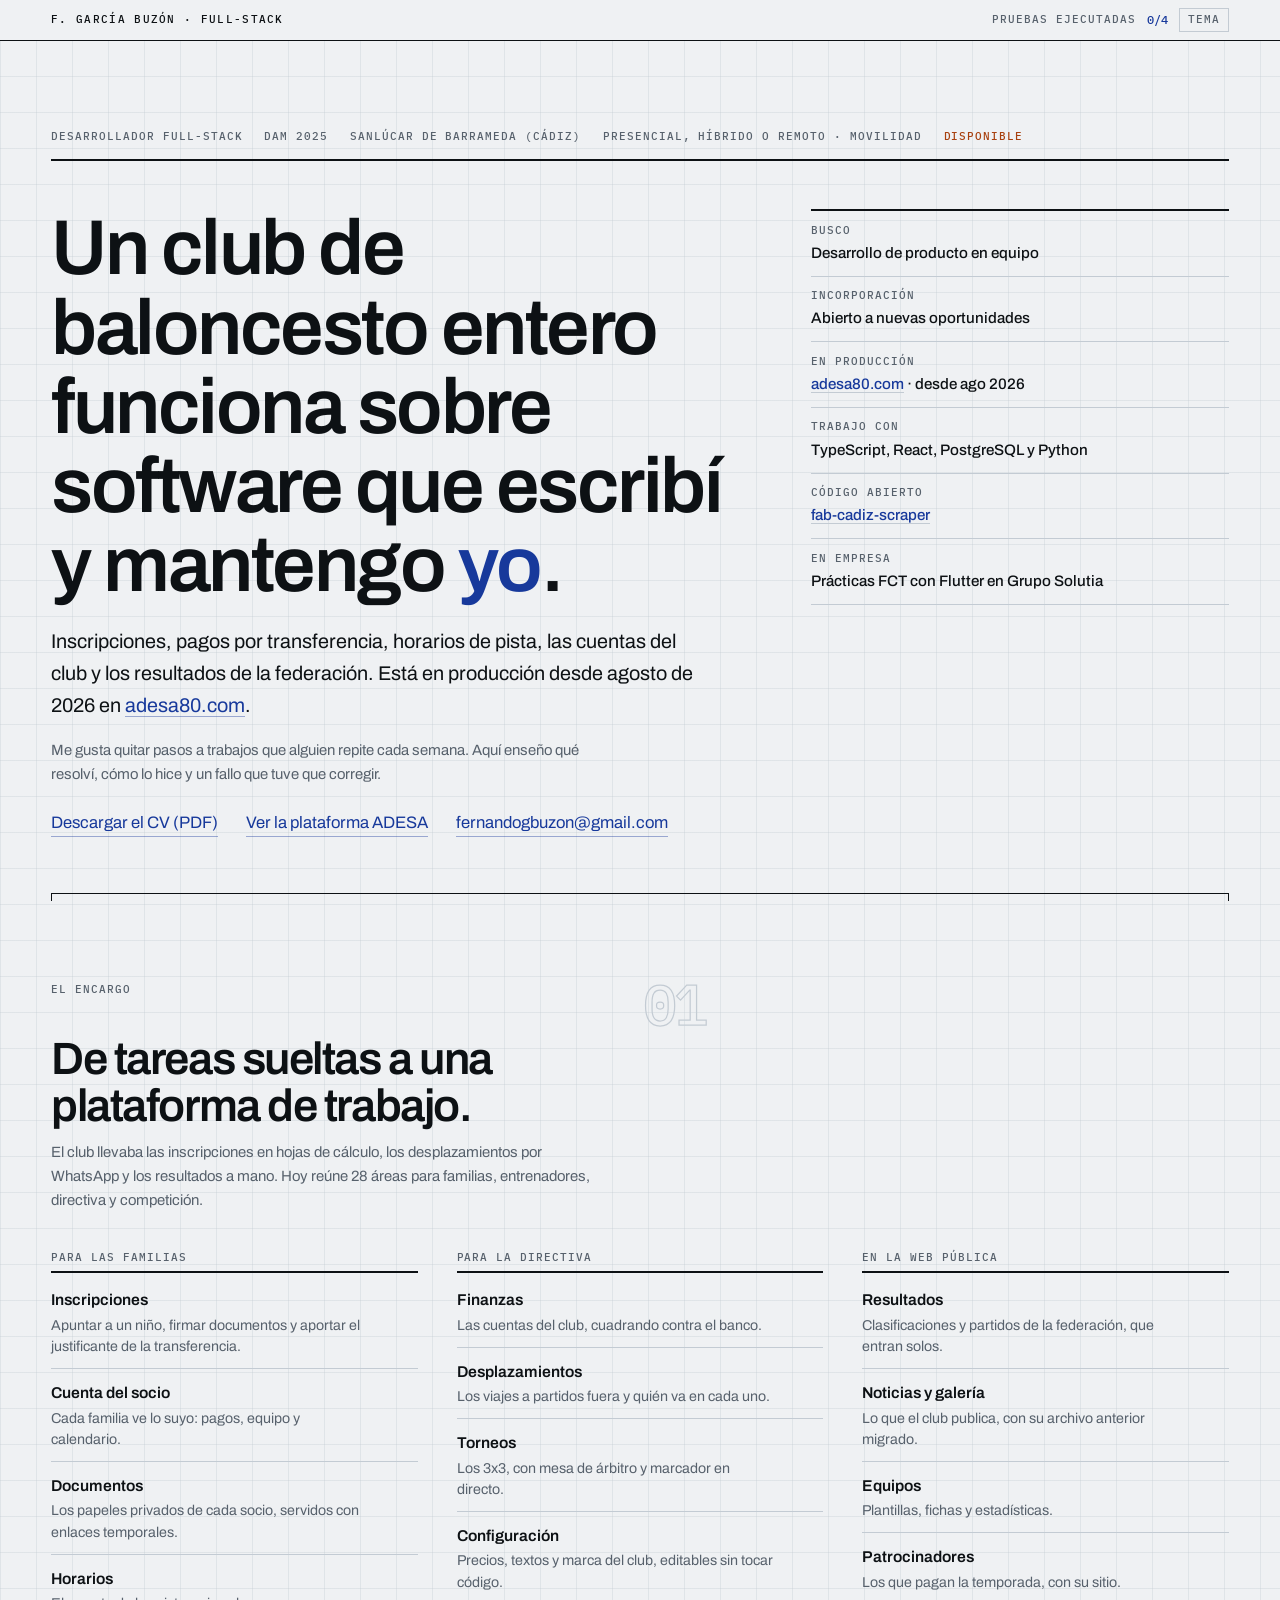
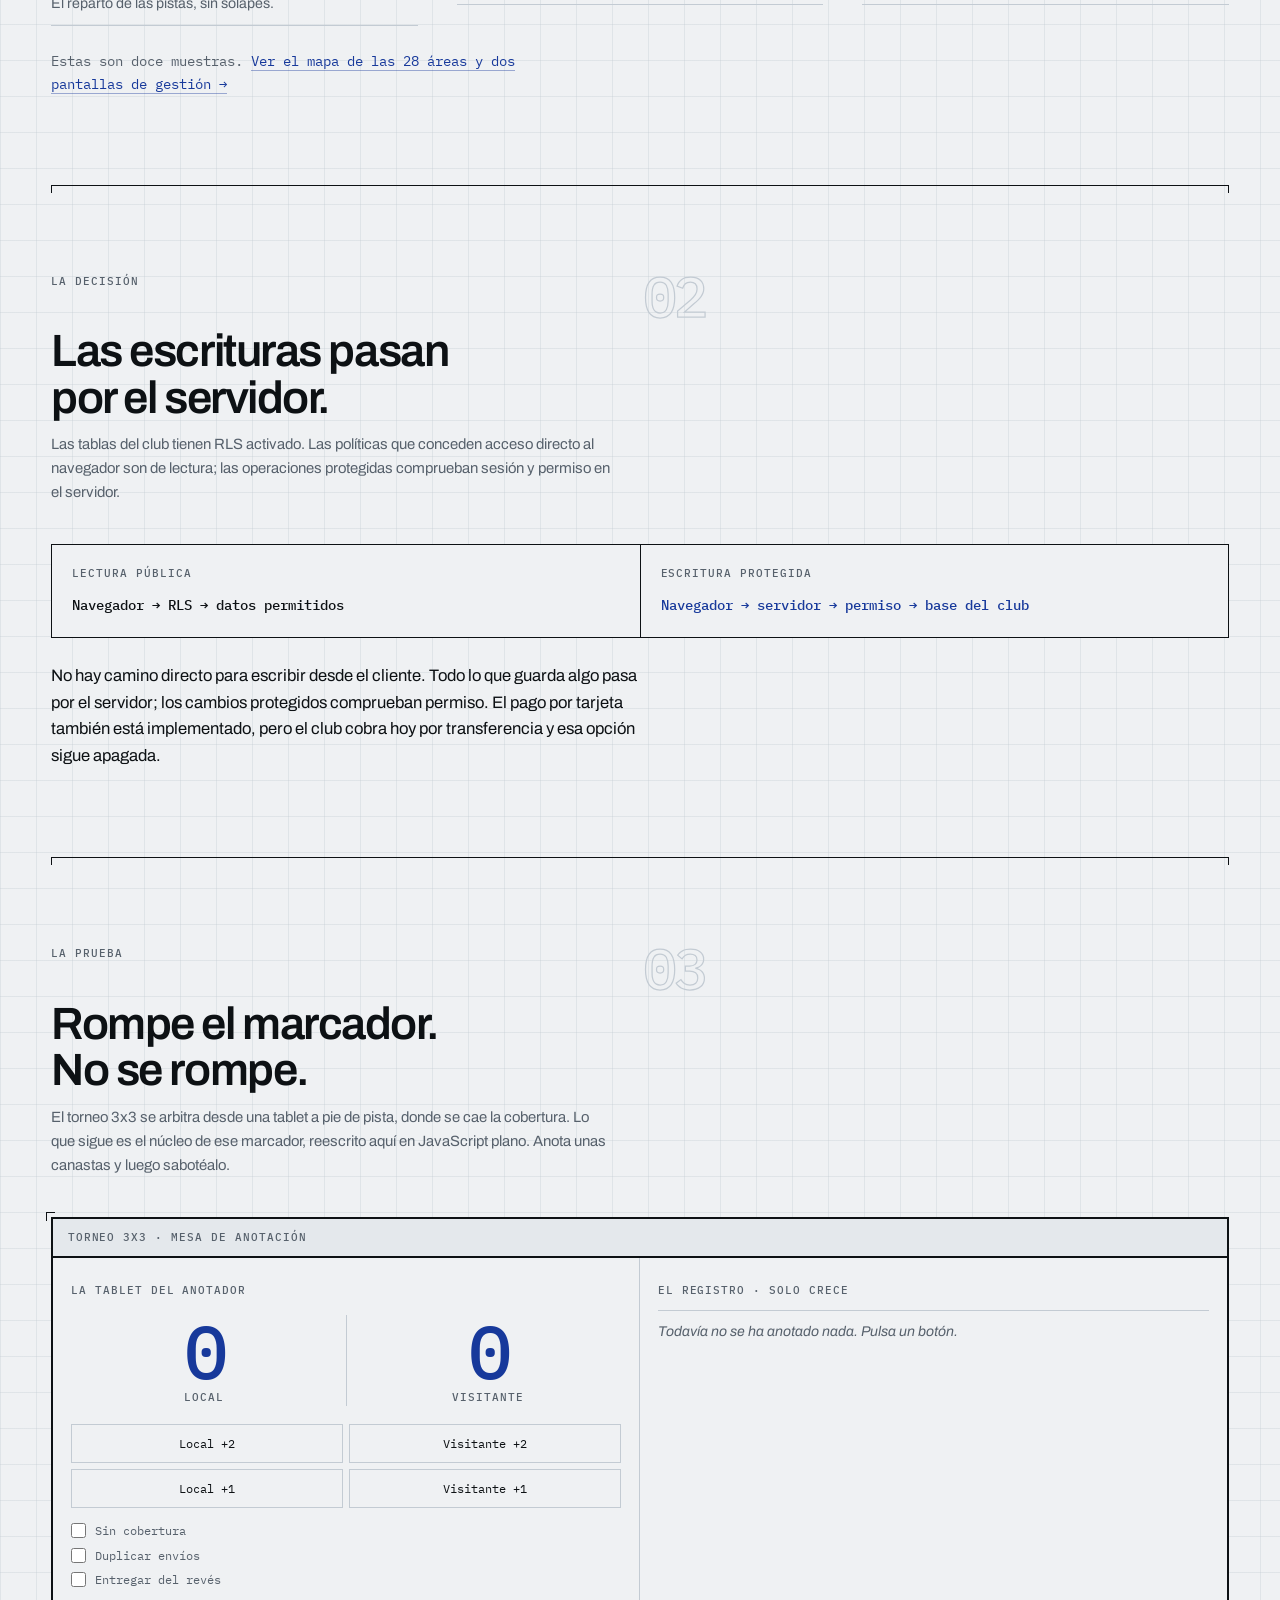
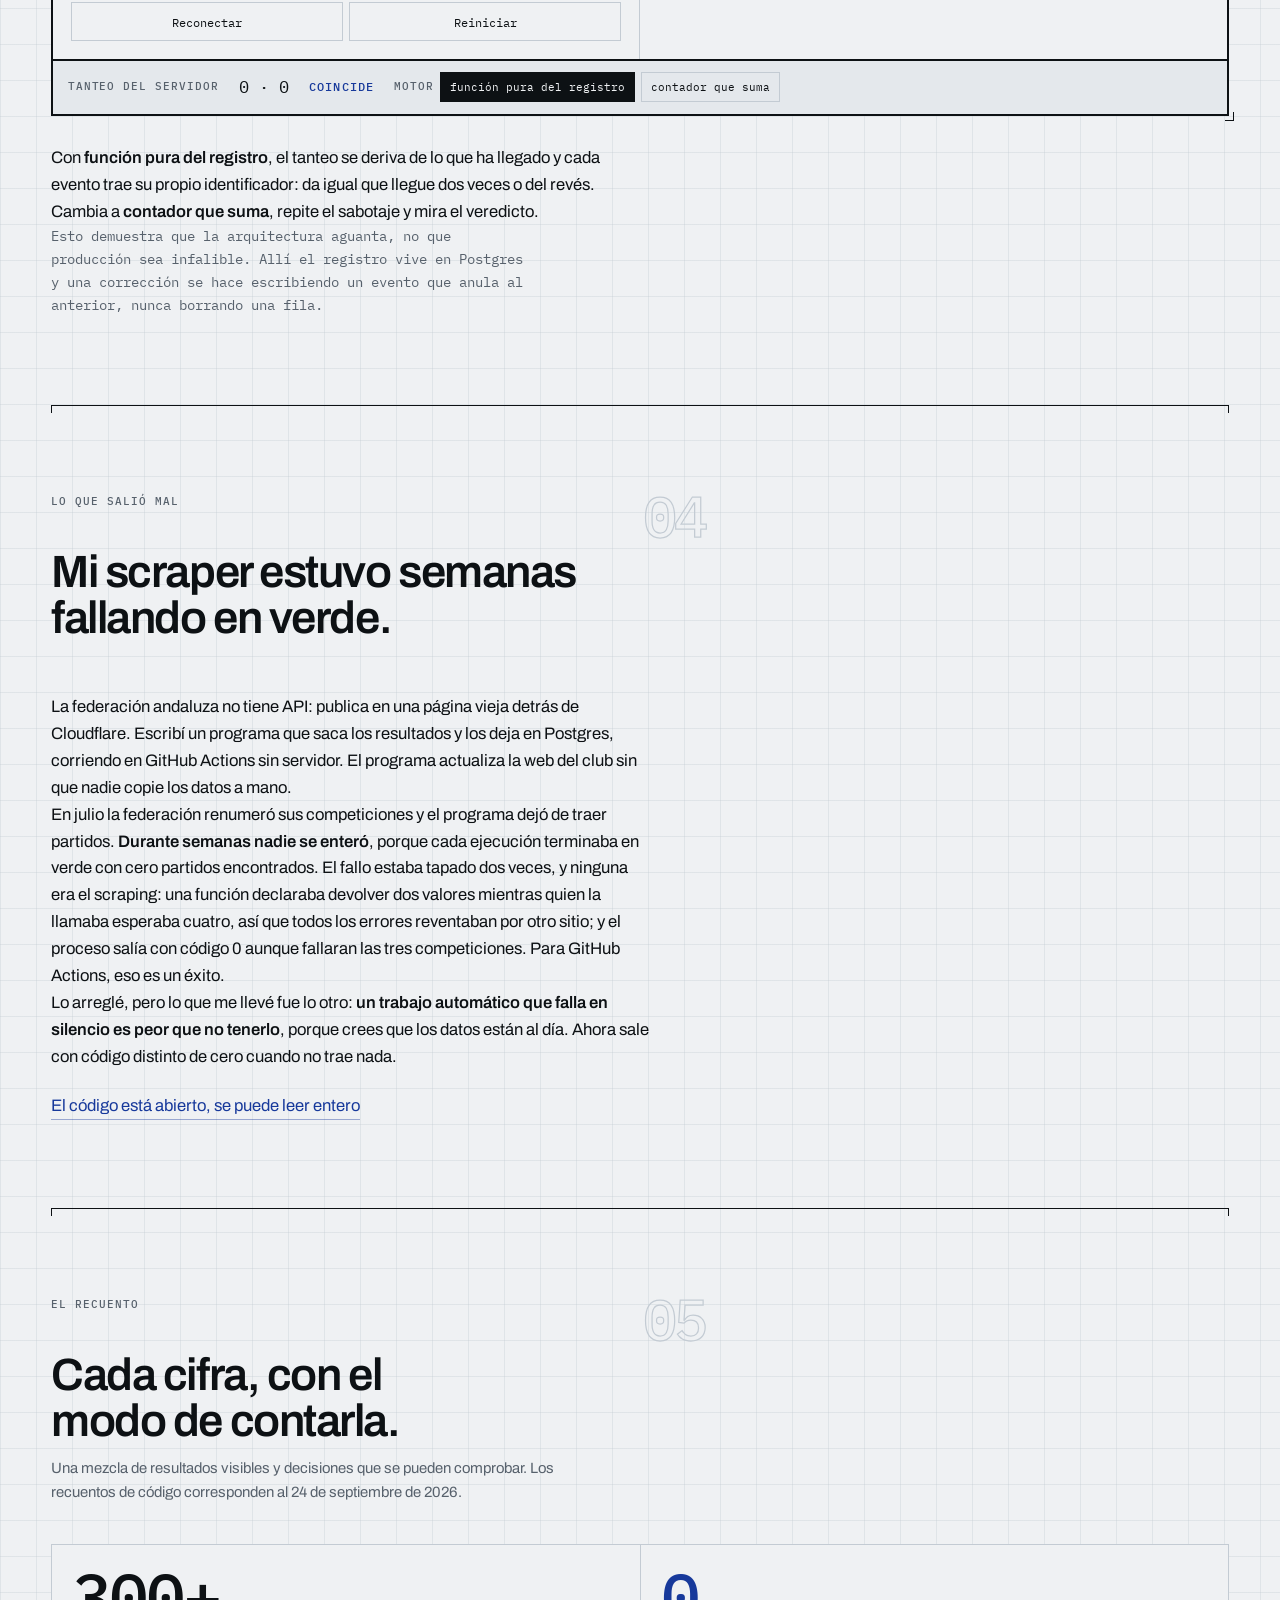
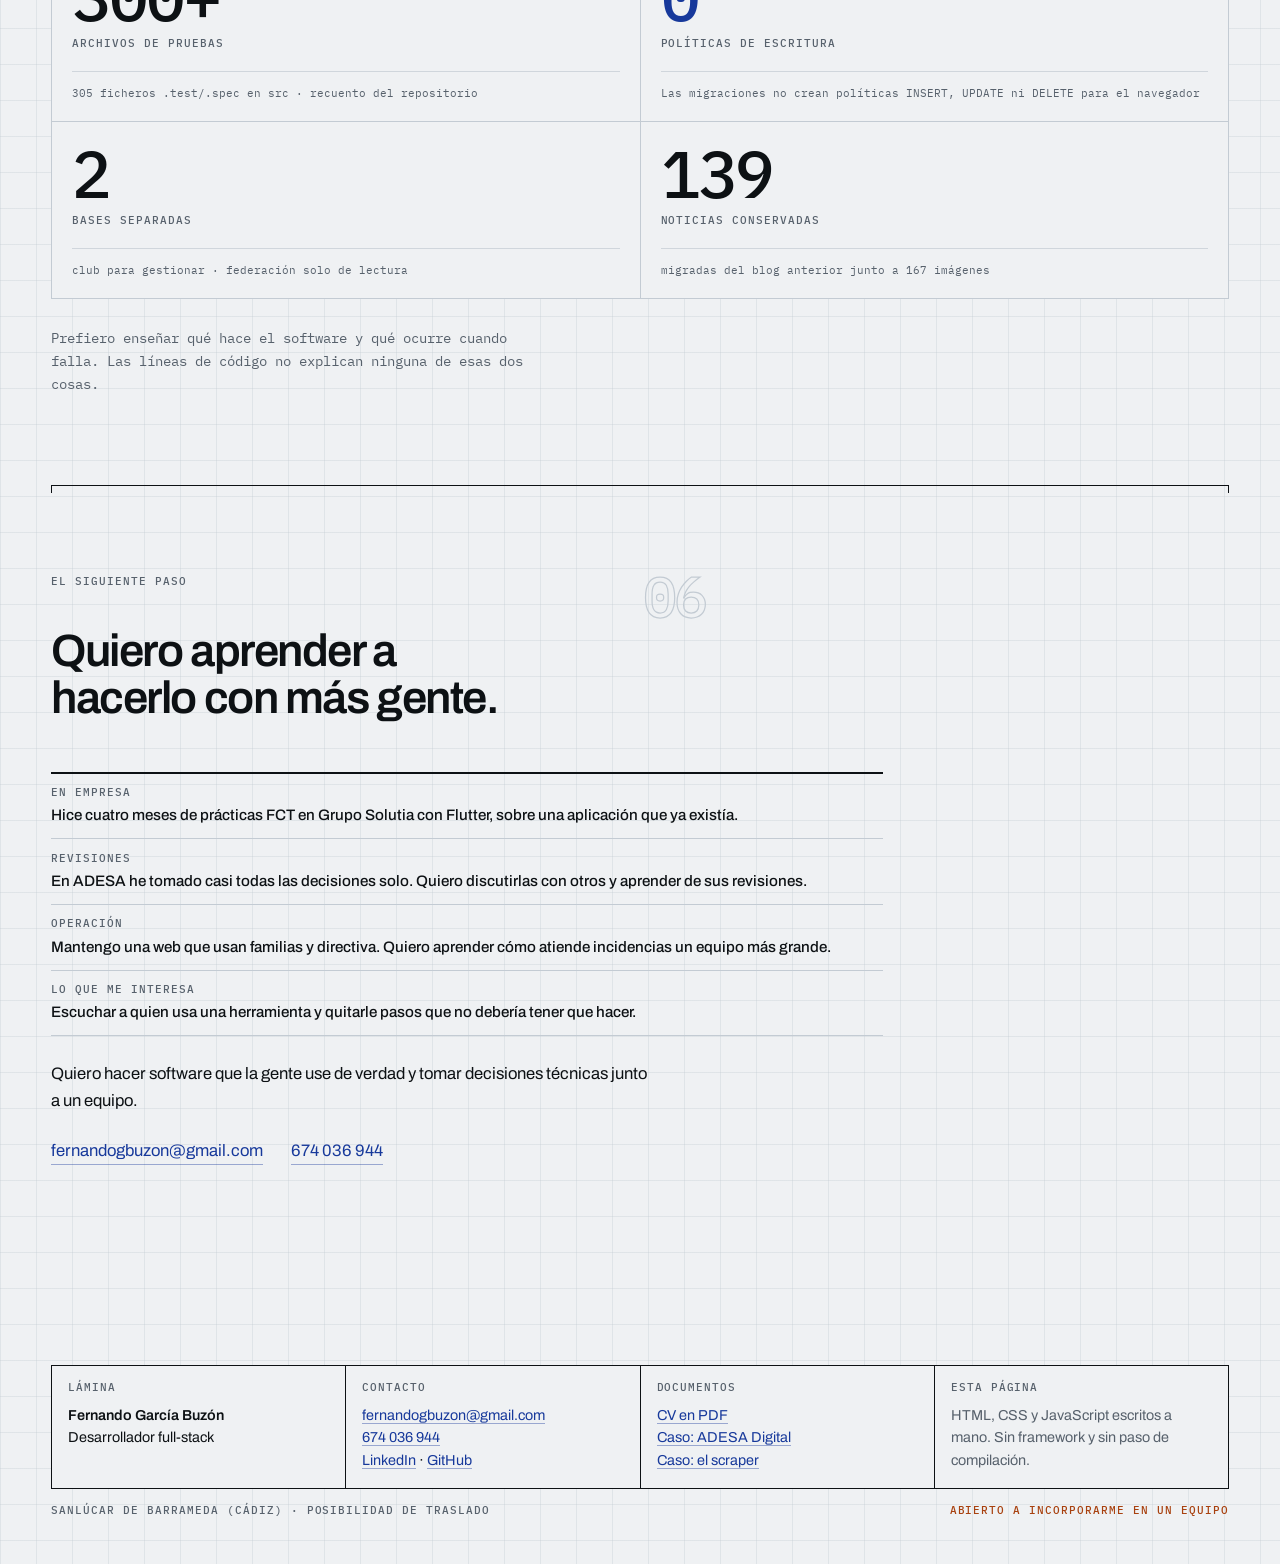
==== commit e0351234: "Unificar disponibilidad laboral en portfolio y CV Quita destinos concretos y evita prometer incorpor" ====
--- a/index.html
+++ b/index.html
@@ -56,7 +56,7 @@
         <span class="agata">Desarrollador full-stack</span>
         <span class="agata">DAM 2025</span>
         <span class="agata">Sanlúcar de Barrameda (Cádiz)</span>
-        <span class="agata">A Coruña, Sevilla o remoto con viajes</span>
+        <span class="agata">Presencial, híbrido o remoto · movilidad</span>
         <span class="agata agata--rojo">Disponible</span>
       </div>
 
@@ -81,7 +81,7 @@
 
         <dl class="campos">
           <div class="campo"><dt class="agata">Busco</dt><dd>Desarrollo de producto en equipo</dd></div>
-          <div class="campo"><dt class="agata">Disponible</dt><dd>Incorporación inmediata</dd></div>
+          <div class="campo"><dt class="agata">Incorporación</dt><dd>Abierto a nuevas oportunidades</dd></div>
           <div class="campo"><dt class="agata">En producción</dt><dd><a href="https://adesa80.com" target="_blank" rel="noopener">adesa80.com</a> · desde ago 2026</dd></div>
           <div class="campo"><dt class="agata">Trabajo con</dt><dd>TypeScript, React, PostgreSQL y Python</dd></div>
           <div class="campo"><dt class="agata">Código abierto</dt><dd><a href="https://github.com/Fernandogbuzon/fab-cadiz-scraper" target="_blank" rel="noopener">fab-cadiz-scraper</a></dd></div>
@@ -406,8 +406,8 @@
     </div>
 
     <div class="cajetin__sello">
-      <span class="agata">Sanlúcar de Barrameda (Cádiz) · A Coruña, Sevilla o remoto con viajes</span>
-      <span class="agata agata--rojo">Disponible para incorporación inmediata</span>
+      <span class="agata">Sanlúcar de Barrameda (Cádiz) · posibilidad de traslado</span>
+      <span class="agata agata--rojo">Abierto a incorporarme en un equipo</span>
     </div>
 
   </div>
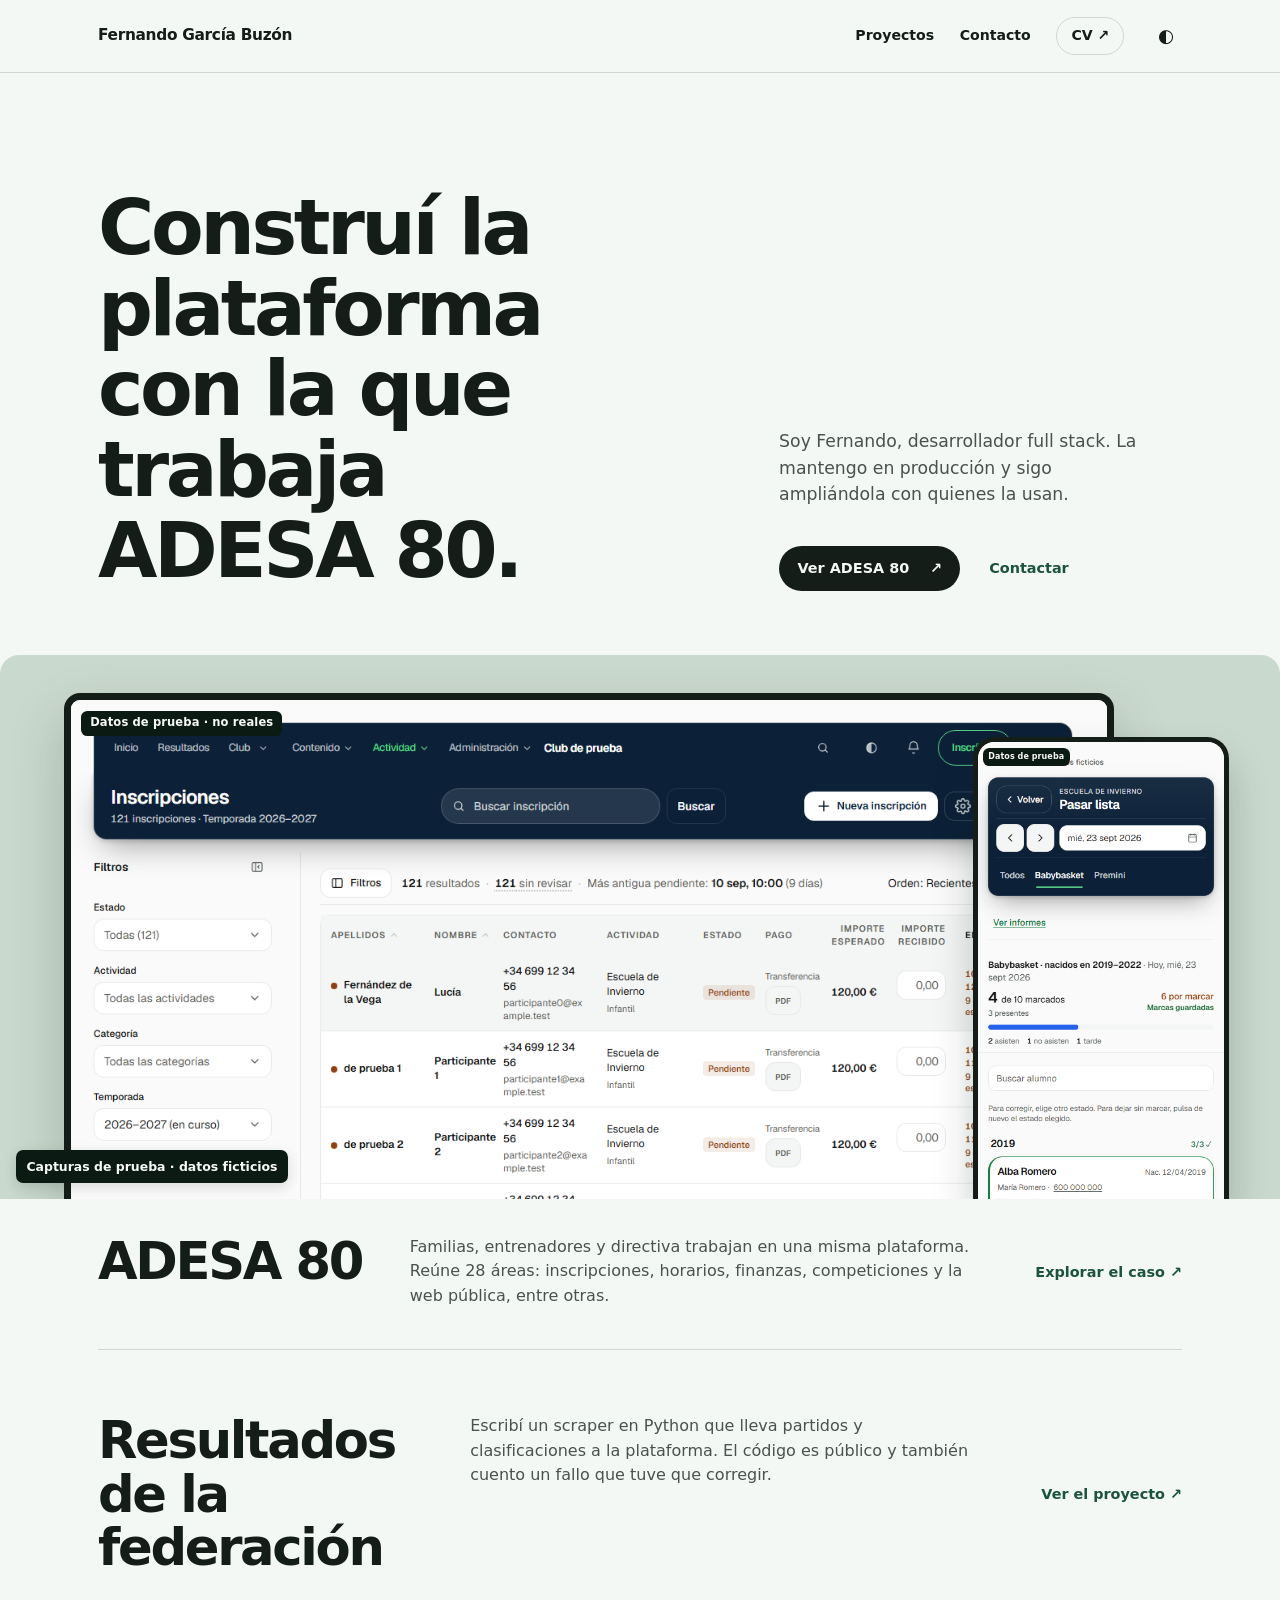
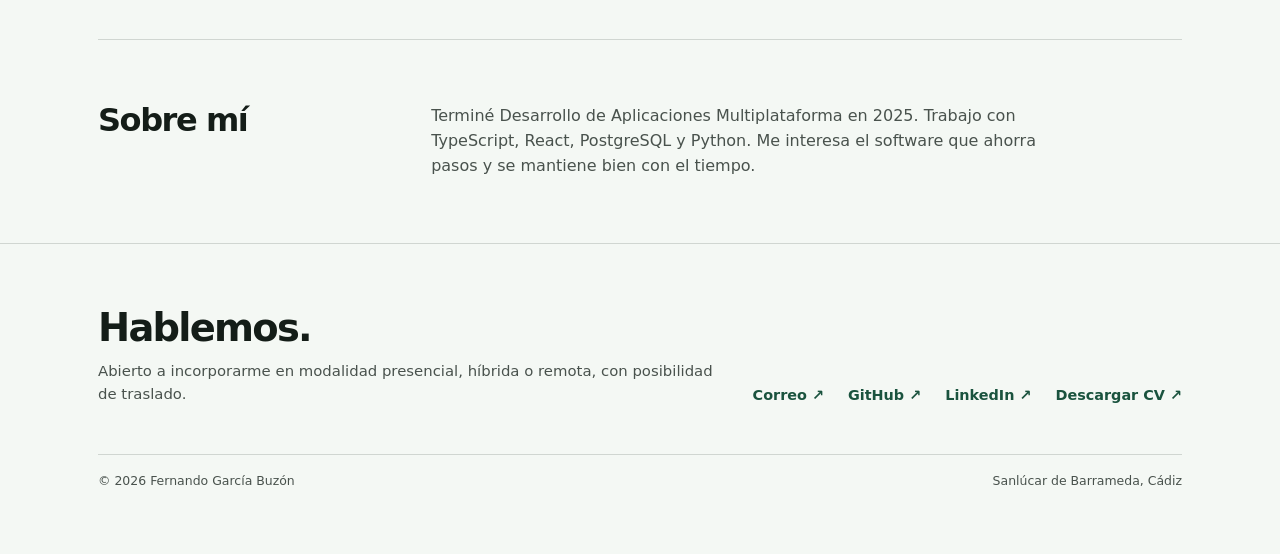
==== commit 31ae1b46: "Rediseñar portfolio y explicar las 28 áreas de ADESA Portada y casos más breves, capturas con aviso " ====
--- a/index.html
+++ b/index.html
@@ -1,418 +1,97 @@
 <!doctype html>
 <html lang="es">
 <head>
-<meta charset="utf-8">
-<meta name="viewport" content="width=device-width, initial-scale=1">
-
-<title>Fernando García Buzón — Desarrollador Full-Stack</title>
-<meta name="description" content="Desarrollo y mantengo la plataforma de ADESA 80: 28 áreas para familias, entrenadores, directiva y competición. Aplicaciones de uso diario, datos y automatización.">
-
-<link rel="canonical" href="https://fernandogbuzon.github.io/mi-portfolio/">
-<link rel="icon" href="marca/favicon.svg" type="image/svg+xml">
-
-<meta property="og:type" content="profile">
-<meta property="og:locale" content="es_ES">
-<meta property="og:url" content="https://fernandogbuzon.github.io/mi-portfolio/">
-<meta property="og:title" content="Fernando García Buzón — Desarrollador Full-Stack">
-<meta property="og:description" content="Un club de baloncesto entero funciona sobre software que escribí y mantengo yo. Aquí puedes comprobarlo, no solo leerlo.">
-<meta property="og:image" content="https://fernandogbuzon.github.io/mi-portfolio/marca/og.png">
-<meta name="twitter:card" content="summary_large_image">
-
-<link rel="preconnect" href="https://fonts.googleapis.com">
-<link rel="preconnect" href="https://fonts.gstatic.com" crossorigin>
-<link href="https://fonts.googleapis.com/css2?family=Archivo:wght@400;500;600;700&family=IBM+Plex+Mono:wght@400;500&display=swap" rel="stylesheet">
-
-<link rel="stylesheet" href="css/lamina.css?v=2">
-
-<script>
-  try {
-    var t = localStorage.getItem("tema");
-    if (t === "claro" || t === "noche") document.documentElement.setAttribute("data-tema", t);
-  } catch (e) {}
-</script>
+  <meta charset="utf-8">
+  <meta name="viewport" content="width=device-width, initial-scale=1">
+  <title>Fernando García Buzón · Desarrollador full stack</title>
+  <meta name="description" content="Desarrollo y mantengo ADESA 80, una plataforma en producción para familias, entrenadores y directiva. Proyectos, código y contacto de Fernando García Buzón.">
+  <link rel="canonical" href="https://fernandogbuzon.github.io/mi-portfolio/">
+  <link rel="icon" href="marca/favicon.svg" type="image/svg+xml">
+  <meta property="og:type" content="profile">
+  <meta property="og:locale" content="es_ES">
+  <meta property="og:url" content="https://fernandogbuzon.github.io/mi-portfolio/">
+  <meta property="og:title" content="Fernando García Buzón · Desarrollador full stack">
+  <meta property="og:description" content="Construí y mantengo la plataforma con la que trabaja ADESA 80.">
+  <meta property="og:image" content="https://fernandogbuzon.github.io/mi-portfolio/marca/og.png?v=2">
+  <meta name="twitter:card" content="summary_large_image">
+  <link rel="stylesheet" href="css/portfolio.css?v=1">
+  <script>try{var t=localStorage.getItem('tema');if(t==='claro'||t==='noche')document.documentElement.dataset.tema=t}catch(e){}</script>
+  <script src="js/portfolio.js?v=1" defer></script>
 </head>
 <body>
+  <a class="salto" href="#contenido">Saltar al contenido</a>
+  <header class="cabecera">
+    <div class="envoltura cabecera__interior">
+      <a class="marca" href="index.html" aria-label="Fernando García Buzón, inicio">Fernando García Buzón</a>
+      <nav class="navegacion" aria-label="Principal">
+        <a href="#proyectos">Proyectos</a>
+        <a href="#contacto">Contacto</a>
+        <a class="cv-enlace" href="cv-fernando-garcia-buzon.pdf" download>CV ↗</a>
+        <button class="tema" type="button" data-tema-boton aria-label="Cambiar tema" title="Cambiar tema">◐</button>
+      </nav>
+    </div>
+  </header>
 
-<a class="ocultovisual" href="#contenido">Saltar al contenido</a>
-
-<header class="lamina-cabecera">
-  <div class="env">
-    <span class="agata quien">F. García Buzón<span class="rotulo-largo"> · full-stack</span></span>
-    <span class="tanteo-corriente">
-      <span class="agata">Pruebas<span class="rotulo-largo"> ejecutadas</span></span>
-      <b id="tanteo">0/4</b>
-      <button class="agata" id="tema" type="button" aria-label="Cambiar de tema">Tema</button>
-    </span>
-  </div>
-</header>
-
-<main id="contenido">
-
-  <!-- ─────────── LA FICHA ─────────── -->
-  <section class="ficha">
-    <div class="env">
-
-      <div class="encaje">
-        <span class="agata">Desarrollador full-stack</span>
-        <span class="agata">DAM 2025</span>
-        <span class="agata">Sanlúcar de Barrameda (Cádiz)</span>
-        <span class="agata">Presencial, híbrido o remoto · movilidad</span>
-        <span class="agata agata--rojo">Disponible</span>
-      </div>
-
-      <div class="ficha__reja">
-        <div>
-          <h1>Un club de baloncesto entero funciona sobre software que escribí y mantengo <em>yo</em>.</h1>
-          <p class="entrada">
-            Inscripciones, pagos por transferencia, horarios de pista, las cuentas
-            del club y los resultados de la federación. Está en producción desde
-            agosto de 2026 en <a class="enlace" href="https://adesa80.com" target="_blank" rel="noopener">adesa80.com</a>.
-          </p>
-          <p class="nota" style="margin-top:1rem">
-            Me gusta quitar pasos a trabajos que alguien repite cada semana.
-            Aquí enseño qué resolví, cómo lo hice y un fallo que tuve que corregir.
-          </p>
-          <div class="enlaces-fila">
-            <a class="enlace" href="cv-fernando-garcia-buzon.pdf" download>Descargar el CV (PDF)</a>
-            <a class="enlace" href="casos/adesa-digital.html#modulos">Ver la plataforma ADESA</a>
-            <a class="enlace" href="mailto:fernandogbuzon@gmail.com?subject=Hola%20Fernando">fernandogbuzon@gmail.com</a>
-          </div>
-        </div>
-
-        <dl class="campos">
-          <div class="campo"><dt class="agata">Busco</dt><dd>Desarrollo de producto en equipo</dd></div>
-          <div class="campo"><dt class="agata">Incorporación</dt><dd>Abierto a nuevas oportunidades</dd></div>
-          <div class="campo"><dt class="agata">En producción</dt><dd><a href="https://adesa80.com" target="_blank" rel="noopener">adesa80.com</a> · desde ago 2026</dd></div>
-          <div class="campo"><dt class="agata">Trabajo con</dt><dd>TypeScript, React, PostgreSQL y Python</dd></div>
-          <div class="campo"><dt class="agata">Código abierto</dt><dd><a href="https://github.com/Fernandogbuzon/fab-cadiz-scraper" target="_blank" rel="noopener">fab-cadiz-scraper</a></dd></div>
-          <div class="campo"><dt class="agata">En empresa</dt><dd>Prácticas FCT con Flutter en Grupo Solutia</dd></div>
-        </dl>
-      </div>
-    </div>
-  </section>
-
-  <!-- ─────────── LO QUE HACE ─────────── -->
-  <section class="seccion" id="hace">
-    <div class="env">
-      <div class="seccion__cab">
-        <span class="agata">El encargo</span>
-        <h2>De tareas sueltas a una plataforma de trabajo.</h2>
-        <p class="nota">
-          El club llevaba las inscripciones en hojas de cálculo, los
-          desplazamientos por WhatsApp y los resultados a mano. Hoy reúne 28
-          áreas para familias, entrenadores, directiva y competición.
-        </p>
-      </div>
-
-      <div class="indice">
-        <div class="indice__grupo">
-          <h3 class="agata">Para las familias</h3>
-          <dl>
-            <div class="renglon"><dt>Inscripciones</dt><dd>Apuntar a un niño, firmar documentos y aportar el justificante de la transferencia.</dd></div>
-            <div class="renglon"><dt>Cuenta del socio</dt><dd>Cada familia ve lo suyo: pagos, equipo y calendario.</dd></div>
-            <div class="renglon"><dt>Documentos</dt><dd>Los papeles privados de cada socio, servidos con enlaces temporales.</dd></div>
-            <div class="renglon"><dt>Horarios</dt><dd>El reparto de las pistas, sin solapes.</dd></div>
-          </dl>
-        </div>
-
-        <div class="indice__grupo">
-          <h3 class="agata">Para la directiva</h3>
-          <dl>
-            <div class="renglon"><dt>Finanzas</dt><dd>Las cuentas del club, cuadrando contra el banco.</dd></div>
-            <div class="renglon"><dt>Desplazamientos</dt><dd>Los viajes a partidos fuera y quién va en cada uno.</dd></div>
-            <div class="renglon"><dt>Torneos</dt><dd>Los 3x3, con mesa de árbitro y marcador en directo.</dd></div>
-            <div class="renglon"><dt>Configuración</dt><dd>Precios, textos y marca del club, editables sin tocar código.</dd></div>
-          </dl>
-        </div>
-
-        <div class="indice__grupo">
-          <h3 class="agata">En la web pública</h3>
-          <dl>
-            <div class="renglon"><dt>Resultados</dt><dd>Clasificaciones y partidos de la federación, que entran solos.</dd></div>
-            <div class="renglon"><dt>Noticias y galería</dt><dd>Lo que el club publica, con su archivo anterior migrado.</dd></div>
-            <div class="renglon"><dt>Equipos</dt><dd>Plantillas, fichas y estadísticas.</dd></div>
-            <div class="renglon"><dt>Patrocinadores</dt><dd>Los que pagan la temporada, con su sitio.</dd></div>
-          </dl>
+  <main id="contenido">
+    <section class="envoltura hero" aria-labelledby="presentacion">
+      <h1 id="presentacion">Construí la plataforma con la que trabaja ADESA 80.</h1>
+      <div>
+        <p>Soy Fernando, desarrollador full stack. La mantengo en producción y sigo ampliándola con quienes la usan.</p>
+        <div class="acciones">
+          <a class="boton" href="casos/adesa-digital.html">Ver ADESA 80 <span aria-hidden="true">↗</span></a>
+          <a class="enlace-texto" href="mailto:fernandogbuzon@gmail.com?subject=Hola%20Fernando">Contactar</a>
         </div>
       </div>
+    </section>
 
-      <p class="margen" style="margin-top:1.5rem">
-        Estas son doce muestras. <a class="enlace" href="casos/adesa-digital.html#modulos">Ver el mapa de las 28 áreas y dos pantallas de gestión →</a>
-      </p>
+    <div class="escena" aria-label="Pantallas de la plataforma con datos ficticios">
+      <div class="escena__escritorio">
+        <span class="captura__aviso">Datos de prueba · no reales</span>
+        <img src="media/adesa/inscripciones-demo.png" width="1280" height="800" alt="Bandeja de inscripciones de un club de prueba, con nombres y correos ficticios" fetchpriority="high">
+      </div>
+      <div class="escena__movil">
+        <span class="captura__aviso">Datos de prueba</span>
+        <img src="media/adesa/pase-lista-demo.png" width="390" height="2641" alt="Pase de lista móvil de la Escuela de Invierno con alumnado ficticio" fetchpriority="high">
+      </div>
+      <span class="aviso-global">Capturas de prueba · datos ficticios</span>
     </div>
-  </section>
 
-  <!-- ─────────── LA PUERTA ─────────── -->
-  <section class="seccion" id="puerta">
-    <div class="env">
-      <div class="seccion__cab">
-        <span class="agata">La decisión</span>
-        <h2>Las escrituras pasan por el servidor.</h2>
-        <p class="nota">
-          Las tablas del club tienen RLS activado. Las políticas que conceden
-          acceso directo al navegador son de lectura; las operaciones protegidas
-          comprueban sesión y permiso en el servidor.
-        </p>
-      </div>
+    <div class="envoltura">
+      <section class="proyecto-principal" id="proyectos" aria-labelledby="adesa-titulo">
+        <h2 id="adesa-titulo">ADESA 80</h2>
+        <p>Familias, entrenadores y directiva trabajan en una misma plataforma. Reúne 28 áreas: inscripciones, horarios, finanzas, competiciones y la web pública, entre otras.</p>
+        <a class="enlace-texto" href="casos/adesa-digital.html#modulos">Explorar el caso ↗</a>
+      </section>
 
-      <ol class="acceso">
-        <li><span class="agata">Lectura pública</span><strong>Navegador → RLS → datos permitidos</strong></li>
-        <li><span class="agata">Escritura protegida</span><strong>Navegador → servidor → permiso → base del club</strong></li>
-      </ol>
+      <section class="proyecto-secundario" aria-labelledby="scraper-titulo">
+        <h2 id="scraper-titulo">Resultados de la federación</h2>
+        <p>Escribí un scraper en Python que lleva partidos y clasificaciones a la plataforma. El código es público y también cuento un fallo que tuve que corregir.</p>
+        <a class="enlace-texto" href="casos/fab-cadiz-scraper.html">Ver el proyecto ↗</a>
+      </section>
 
-      <p style="margin-top:1.25rem">
-        No hay camino directo para escribir desde el cliente. Todo lo que guarda
-        algo pasa por el servidor; los cambios protegidos comprueban permiso.
-        El pago por tarjeta también está implementado, pero el club cobra hoy
-        por transferencia y esa opción sigue apagada.
-      </p>
+      <section class="sobre-mi" id="sobre-mi" aria-labelledby="sobre-mi-titulo">
+        <h2 id="sobre-mi-titulo">Sobre mí</h2>
+        <p>Terminé Desarrollo de Aplicaciones Multiplataforma en 2025. Trabajo con TypeScript, React, PostgreSQL y Python. Me interesa el software que ahorra pasos y se mantiene bien con el tiempo.</p>
+      </section>
     </div>
-  </section>
+  </main>
 
-  <!-- ─────────── LA PRUEBA DEL MARCADOR ─────────── -->
-  <section class="seccion" id="prueba">
-    <div class="env">
-      <div class="seccion__cab">
-        <span class="agata">La prueba</span>
-        <h2>Rompe el marcador. No se rompe.</h2>
-        <p class="nota">
-          El torneo 3x3 se arbitra desde una tablet a pie de pista, donde se cae
-          la cobertura. Lo que sigue es el núcleo de ese marcador, reescrito aquí
-          en JavaScript plano. Anota unas canastas y luego sabotéalo.
-        </p>
-      </div>
-
-      <div class="prueba" id="prueba-marcador">
-        <div class="prueba__barra">
-          <span class="agata">Torneo 3x3 · mesa de anotación</span>
-          <span class="agata" data-cola></span>
+  <footer class="pie" id="contacto">
+    <div class="envoltura">
+      <div class="pie__principal">
+        <div>
+          <h2>Hablemos.</h2>
+          <p>Abierto a incorporarme en modalidad presencial, híbrida o remota, con posibilidad de traslado.</p>
         </div>
-
-        <div class="prueba__reja">
-          <div class="tablet">
-            <span class="agata">La tablet del anotador</span>
-            <div class="marcador">
-              <div class="eq">
-                <span class="pts" data-tanteo-tablet="A">0</span>
-                <span class="agata">Local</span>
-              </div>
-              <span class="sep" aria-hidden="true"></span>
-              <div class="eq">
-                <span class="pts" data-tanteo-tablet="B">0</span>
-                <span class="agata">Visitante</span>
-              </div>
-            </div>
-
-            <div class="botonera" data-prueba="marcador">
-              <button type="button" data-anota="A:2">Local +2</button>
-              <button type="button" data-anota="B:2">Visitante +2</button>
-              <button type="button" data-anota="A:1">Local +1</button>
-              <button type="button" data-anota="B:1">Visitante +1</button>
-            </div>
-
-            <div class="interruptores" data-prueba="sabotaje">
-              <label class="interruptor"><input type="checkbox" id="sw-cobertura"> Sin cobertura</label>
-              <label class="interruptor"><input type="checkbox" id="sw-duplicar"> Duplicar envíos</label>
-              <label class="interruptor"><input type="checkbox" id="sw-desordenado"> Entregar del revés</label>
-            </div>
-
-            <div class="botonera" data-prueba="reconectar">
-              <button type="button" data-accion="reconectar">Reconectar</button>
-              <button type="button" data-accion="reiniciar">Reiniciar</button>
-            </div>
-          </div>
-
-          <div class="registro">
-            <span class="agata">El registro · solo crece</span>
-            <ol data-registro></ol>
-          </div>
-        </div>
-
-        <div class="veredicto">
-          <span class="agata">Tanteo del servidor</span>
-          <span style="font-family:var(--dato)">
-            <span data-tanteo-servidor="A">0</span> · <span data-tanteo-servidor="B">0</span>
-          </span>
-          <span class="marca" data-veredicto data-estado="coincide">Coincide</span>
-          <span class="motor" data-prueba="motor">
-            <span class="agata">Motor</span>
-            <button type="button" data-motor="puro" aria-pressed="true">función pura del registro</button>
-            <button type="button" data-motor="contador" aria-pressed="false">contador que suma</button>
-          </span>
+        <div class="pie__enlaces">
+          <a class="enlace-texto" href="mailto:fernandogbuzon@gmail.com?subject=Hola%20Fernando">Correo ↗</a>
+          <a class="enlace-texto" href="https://github.com/Fernandogbuzon" target="_blank" rel="noopener">GitHub ↗</a>
+          <a class="enlace-texto" href="https://www.linkedin.com/in/fernando-garc%C3%ADa-buz%C3%B3n-02939328b/" target="_blank" rel="noopener">LinkedIn ↗</a>
+          <a class="enlace-texto" href="cv-fernando-garcia-buzon.pdf" download>Descargar CV ↗</a>
         </div>
       </div>
-
-      <p>
-        Con <strong>función pura del registro</strong>, el tanteo se deriva de lo
-        que ha llegado y cada evento trae su propio identificador: da igual que
-        llegue dos veces o del revés. Cambia a <strong>contador que suma</strong>,
-        repite el sabotaje y mira el veredicto.
-      </p>
-      <p class="margen">
-        Esto demuestra que la arquitectura aguanta, no que producción sea
-        infalible. Allí el registro vive en Postgres y una corrección se hace
-        escribiendo un evento que anula al anterior, nunca borrando una fila.
-      </p>
+      <div class="pie__base"><span>© <span data-anio>2026</span> Fernando García Buzón</span><span>Sanlúcar de Barrameda, Cádiz</span></div>
     </div>
-  </section>
-
-  <!-- ─────────── EL FALLO ─────────── -->
-  <section class="seccion" id="fallo">
-    <div class="env">
-      <div class="seccion__cab">
-        <span class="agata">Lo que salió mal</span>
-        <h2>Mi scraper estuvo semanas fallando en verde.</h2>
-      </div>
-
-      <p>
-        La federación andaluza no tiene API: publica en una página vieja detrás
-        de Cloudflare. Escribí un programa que saca los resultados y los deja en
-        Postgres, corriendo en GitHub Actions sin servidor. El programa
-        actualiza la web del club sin que nadie copie los datos a mano.
-      </p>
-      <p>
-        En julio la federación renumeró sus competiciones y el programa dejó de
-        traer partidos. <strong>Durante semanas nadie se enteró</strong>, porque
-        cada ejecución terminaba en verde con cero partidos encontrados. El
-        fallo estaba tapado dos veces, y ninguna era el scraping: una función
-        declaraba devolver dos valores mientras quien la llamaba esperaba
-        cuatro, así que todos los errores reventaban por otro sitio; y el
-        proceso salía con código 0 aunque fallaran las tres competiciones. Para
-        GitHub Actions, eso es un éxito.
-      </p>
-      <p>
-        Lo arreglé, pero lo que me llevé fue lo otro: <strong>un trabajo
-        automático que falla en silencio es peor que no tenerlo</strong>, porque
-        crees que los datos están al día. Ahora sale con código distinto de cero
-        cuando no trae nada.
-      </p>
-      <div class="enlaces-fila">
-        <a class="enlace" href="https://github.com/Fernandogbuzon/fab-cadiz-scraper" target="_blank" rel="noopener">El código está abierto, se puede leer entero</a>
-      </div>
-    </div>
-  </section>
-
-  <!-- ─────────── LAS CIFRAS ─────────── -->
-  <section class="seccion" id="cifras">
-    <div class="env">
-      <div class="seccion__cab">
-        <span class="agata">El recuento</span>
-        <h2>Cada cifra, con el modo de contarla.</h2>
-        <p class="nota">
-          Una mezcla de resultados visibles y decisiones que se pueden comprobar.
-          Los recuentos de código corresponden al 24 de septiembre de 2026.
-        </p>
-      </div>
-
-      <div class="recuento">
-        <div class="dato">
-          <span class="dato__n">300+</span>
-          <span class="agata dato__que">Archivos de pruebas</span>
-          <span class="dato__como">305 ficheros .test/.spec en src · recuento del repositorio</span>
-        </div>
-        <div class="dato dato--rojo">
-          <span class="dato__n">0</span>
-          <span class="agata dato__que">Políticas de escritura</span>
-          <span class="dato__como">Las migraciones no crean políticas INSERT, UPDATE ni DELETE para el navegador</span>
-        </div>
-        <div class="dato">
-          <span class="dato__n">2</span>
-          <span class="agata dato__que">Bases separadas</span>
-          <span class="dato__como">club para gestionar · federación solo de lectura</span>
-        </div>
-        <div class="dato">
-          <span class="dato__n">139</span>
-          <span class="agata dato__que">Noticias conservadas</span>
-          <span class="dato__como">migradas del blog anterior junto a 167 imágenes</span>
-        </div>
-      </div>
-
-      <p class="margen">
-        Prefiero enseñar qué hace el software y qué ocurre cuando falla. Las
-        líneas de código no explican ninguna de esas dos cosas.
-      </p>
-    </div>
-  </section>
-
-  <!-- ─────────── LO QUE NO PUEDO DEMOSTRAR ─────────── -->
-  <section class="seccion" id="limites">
-    <div class="env">
-      <div class="seccion__cab">
-        <span class="agata">El siguiente paso</span>
-        <h2>Quiero aprender a hacerlo con más gente.</h2>
-      </div>
-
-      <dl class="campos" style="max-width:52rem">
-        <div class="campo">
-          <dt class="agata">En empresa</dt>
-          <dd>Hice cuatro meses de prácticas FCT en Grupo Solutia con Flutter, sobre una aplicación que ya existía.</dd>
-        </div>
-        <div class="campo">
-          <dt class="agata">Revisiones</dt>
-          <dd>En ADESA he tomado casi todas las decisiones solo. Quiero discutirlas con otros y aprender de sus revisiones.</dd>
-        </div>
-        <div class="campo">
-          <dt class="agata">Operación</dt>
-          <dd>Mantengo una web que usan familias y directiva. Quiero aprender cómo atiende incidencias un equipo más grande.</dd>
-        </div>
-        <div class="campo">
-          <dt class="agata">Lo que me interesa</dt>
-          <dd>Escuchar a quien usa una herramienta y quitarle pasos que no debería tener que hacer.</dd>
-        </div>
-      </dl>
-
-      <p style="margin-top:1.5rem">
-        Quiero hacer software que la gente use de verdad y tomar decisiones
-        técnicas junto a un equipo.
-      </p>
-      <div class="enlaces-fila">
-        <a class="enlace" href="mailto:fernandogbuzon@gmail.com?subject=Hola%20Fernando">fernandogbuzon@gmail.com</a>
-        <a class="enlace" href="tel:+34674036944">674 036 944</a>
-      </div>
-    </div>
-  </section>
-
-</main>
-
-<footer class="firma">
-  <div class="env">
-
-    <div class="cajetin">
-      <div>
-        <span class="agata">Lámina</span>
-        <p><strong>Fernando García Buzón</strong><br>Desarrollador full-stack</p>
-      </div>
-      <div>
-        <span class="agata">Contacto</span>
-        <p>
-          <a class="enlace" href="mailto:fernandogbuzon@gmail.com">fernandogbuzon@gmail.com</a><br>
-          <a class="enlace" href="tel:+34674036944">674 036 944</a><br>
-          <a class="enlace" href="https://www.linkedin.com/in/fernando-garc%C3%ADa-buz%C3%B3n-02939328b/" target="_blank" rel="noopener">LinkedIn</a> ·
-          <a class="enlace" href="https://github.com/Fernandogbuzon" target="_blank" rel="noopener">GitHub</a>
-        </p>
-      </div>
-      <div>
-        <span class="agata">Documentos</span>
-        <p>
-          <a class="enlace" href="cv-fernando-garcia-buzon.pdf" download>CV en PDF</a><br>
-          <a class="enlace" href="casos/adesa-digital.html">Caso: ADESA Digital</a><br>
-          <a class="enlace" href="casos/fab-cadiz-scraper.html">Caso: el scraper</a>
-        </p>
-      </div>
-      <div>
-        <span class="agata">Esta página</span>
-        <p class="nota">HTML, CSS y JavaScript escritos a mano. Sin framework y sin paso de compilación.</p>
-      </div>
-    </div>
-
-    <div class="cajetin__sello">
-      <span class="agata">Sanlúcar de Barrameda (Cádiz) · posibilidad de traslado</span>
-      <span class="agata agata--rojo">Abierto a incorporarme en un equipo</span>
-    </div>
-
-  </div>
-</footer>
-
-<script src="js/lamina.js?v=1" defer></script>
+  </footer>
 </body>
 </html>
--- a/css/portfolio.css
+++ b/css/portfolio.css
@@ -0,0 +1,212 @@
+:root{
+  color-scheme:light;
+  --fondo:oklch(97.5% .007 145);
+  --superficie:oklch(99% .003 145);
+  --tinta:oklch(22% .016 160);
+  --secundario:oklch(43% .015 160);
+  --borde:oklch(87% .009 150);
+  --acento:oklch(40% .07 165);
+  --escena:oklch(87% .022 155);
+  --blanco:oklch(99% .002 145);
+  --ancho:1180px;
+  font-family:system-ui,-apple-system,BlinkMacSystemFont,"Segoe UI",sans-serif;
+  font-synthesis:none;
+}
+@media(prefers-color-scheme:dark){
+  :root:not([data-tema="claro"]){
+    color-scheme:dark;
+    --fondo:oklch(17% .01 160);
+    --superficie:oklch(21% .012 160);
+    --tinta:oklch(94% .006 150);
+    --secundario:oklch(74% .01 155);
+    --borde:oklch(34% .012 160);
+    --acento:oklch(77% .07 155);
+    --escena:oklch(28% .022 155);
+    --blanco:oklch(98% .002 145);
+  }
+}
+:root[data-tema="noche"]{
+  color-scheme:dark;
+  --fondo:oklch(17% .01 160);--superficie:oklch(21% .012 160);
+  --tinta:oklch(94% .006 150);--secundario:oklch(74% .01 155);
+  --borde:oklch(34% .012 160);--acento:oklch(77% .07 155);
+  --escena:oklch(28% .022 155);--blanco:oklch(98% .002 145);
+}
+:root[data-tema="claro"]{
+  color-scheme:light;
+  --fondo:oklch(97.5% .007 145);--superficie:oklch(99% .003 145);
+  --tinta:oklch(22% .016 160);--secundario:oklch(43% .015 160);
+  --borde:oklch(87% .009 150);--acento:oklch(40% .07 165);
+  --escena:oklch(87% .022 155);--blanco:oklch(99% .002 145);
+}
+*,*::before,*::after{box-sizing:border-box}
+html{scroll-behavior:smooth;scroll-padding-top:5rem}
+body{margin:0;background:var(--fondo);color:var(--tinta);font-size:1rem;line-height:1.55;-webkit-font-smoothing:antialiased}
+img{display:block;max-width:100%}
+h1,h2,h3,p,figure,ul{margin:0}
+h1,h2,h3{line-height:1.05;letter-spacing:-.045em;text-wrap:balance}
+h1{font-size:clamp(2.8rem,6vw,5.8rem);font-weight:680}
+h2{font-size:clamp(2rem,4vw,3.45rem);font-weight:650}
+h3{font-size:clamp(1.2rem,2vw,1.75rem);font-weight:640}
+a{color:inherit;text-decoration:none}
+button{font:inherit}
+:focus-visible{outline:3px solid var(--acento);outline-offset:4px}
+::selection{background:var(--acento);color:var(--fondo)}
+.envoltura{max-width:var(--ancho);margin-inline:auto;padding-inline:clamp(1.25rem,4vw,3rem)}
+.salto{position:absolute;width:1px;height:1px;overflow:hidden;clip-path:inset(50%);white-space:nowrap}
+.salto:focus-visible{position:fixed;top:.5rem;left:.5rem;width:auto;height:auto;clip-path:none;z-index:100;background:var(--tinta);color:var(--fondo);padding:.6rem .9rem}
+
+/* Navegación: compacta, con material solo en la capa que flota. */
+.cabecera{position:sticky;top:0;z-index:50;border-bottom:1px solid var(--borde);background:color-mix(in oklab,var(--fondo) 91%,transparent);backdrop-filter:blur(14px) saturate(120%)}
+.cabecera__interior{display:flex;align-items:center;justify-content:space-between;gap:1rem;min-height:4.5rem}
+.marca{font-size:.96rem;font-weight:680;letter-spacing:-.02em;white-space:nowrap}
+.navegacion{display:flex;align-items:center;gap:clamp(.8rem,2vw,1.7rem);font-size:.88rem;font-weight:560}
+.navegacion a,.enlace-texto{transition:color .18s ease,opacity .18s ease}
+.navegacion a:hover,.enlace-texto:hover{color:var(--acento)}
+.navegacion .cv-enlace{padding:.43rem .88rem;border:1px solid var(--borde);border-radius:100px}
+.navegacion .cv-enlace:hover{border-color:var(--acento)}
+.tema{width:2rem;height:2rem;display:grid;place-items:center;border:0;background:none;color:var(--tinta);cursor:pointer;font-size:1.15rem;line-height:1}
+.tema:hover{color:var(--acento)}
+
+/* Portada */
+.hero{display:grid;grid-template-columns:minmax(0,1.2fr) minmax(16rem,.8fr);align-items:end;gap:clamp(2rem,6vw,5rem);padding-block:clamp(4.5rem,9vw,8rem) clamp(2.5rem,5vw,4.4rem)}
+.hero h1{max-width:13ch}
+.hero h1,.caso-hero h1{animation:entrada .48s cubic-bezier(.2,.8,.2,1) both}
+.hero>div,.caso-hero__intro{animation:entrada .5s .08s cubic-bezier(.2,.8,.2,1) both}
+@keyframes entrada{from{opacity:.8;transform:translateY(.65rem)}to{opacity:1;transform:translateY(0)}}
+.hero p{max-width:33ch;color:var(--secundario);font-size:clamp(1.05rem,1.35vw,1.22rem);padding-bottom:.35rem}
+.acciones{display:flex;flex-wrap:wrap;align-items:center;gap:1rem 1.8rem;margin-top:2rem}
+.boton{display:inline-flex;align-items:center;justify-content:center;gap:1.3rem;min-height:2.85rem;padding:.7rem 1.15rem;border-radius:100px;background:var(--tinta);color:var(--fondo);font-size:.9rem;font-weight:620;transition:transform .18s cubic-bezier(.2,.8,.2,1),background .18s ease}
+.boton:hover{transform:translateY(-2px);background:var(--acento)}
+.enlace-texto{font-weight:630;font-size:.9rem;color:var(--acento)}
+.enlace-texto:hover{text-decoration:underline;text-underline-offset:.25rem}
+.escena{height:clamp(20rem,47vw,34rem);position:relative;overflow:hidden;background:var(--escena);border-radius:1.2rem 1.2rem 0 0;padding-top:clamp(1.2rem,3vw,2.4rem)}
+.escena__escritorio{position:absolute;left:5%;top:7%;width:82%;height:95%;background:var(--blanco);border:.45rem solid oklch(22% .015 160);border-bottom:0;border-radius:1rem 1rem 0 0;overflow:hidden;box-shadow:0 1.5rem 3.5rem oklch(20% .04 160 / .19)}
+.escena__escritorio img{width:100%;height:100%;object-fit:cover;object-position:top left}
+.escena__movil{position:absolute;right:4%;top:15%;width:20%;height:86%;background:var(--blanco);border:.35rem solid oklch(22% .015 160);border-bottom:0;border-radius:1.35rem 1.35rem 0 0;overflow:hidden;box-shadow:0 1.5rem 2.5rem oklch(20% .04 160 / .22)}
+.escena__movil img{width:100%;height:auto}
+.captura__aviso{position:absolute;z-index:2;top:.65rem;left:.65rem;max-width:calc(100% - 1.3rem);padding:.35rem .55rem;background:oklch(20% .025 160);color:oklch(98% .003 160);font-size:.72rem;font-weight:750;line-height:1.2;letter-spacing:.01em;border-radius:.4rem}
+.escena__movil .captura__aviso{font-size:.5rem;left:.3rem;top:.4rem;padding:.25rem .35rem}
+.aviso-global{position:absolute;bottom:1rem;left:1rem;z-index:3;background:oklch(20% .025 160);color:oklch(98% .003 160);padding:.45rem .65rem;border-radius:.45rem;font-size:.78rem;font-weight:700;box-shadow:0 .25rem .8rem oklch(20% .02 160 / .15)}
+.proyecto-principal{display:grid;grid-template-columns:minmax(12rem,.55fr) minmax(0,1.15fr) auto;gap:1.5rem;align-items:start;padding-block:2.2rem 2.5rem;border-bottom:1px solid var(--borde)}
+.proyecto-principal p{color:var(--secundario);max-width:55ch}
+.proyecto-principal a{white-space:nowrap;align-self:center}
+.proyecto-secundario{display:grid;grid-template-columns:minmax(12rem,.7fr) minmax(0,1.1fr) auto;gap:1.5rem;align-items:start;padding-block:clamp(2.6rem,5vw,4rem)}
+.proyecto-secundario p{color:var(--secundario);max-width:50ch}
+.proyecto-secundario a{white-space:nowrap;align-self:center}
+.sobre-mi{display:grid;grid-template-columns:minmax(12rem,.7fr) minmax(0,1.7fr);gap:1.5rem;padding-block:clamp(2.4rem,5vw,4rem);border-top:1px solid var(--borde)}
+.sobre-mi h2{font-size:clamp(1.45rem,2.5vw,2.1rem)}
+.sobre-mi p{max-width:63ch;color:var(--secundario)}
+
+/* Casos: las pantallas y las decisiones tienen prioridad sobre la cronología. */
+.volver{display:inline-block;margin-bottom:2rem;color:var(--acento);font-size:.86rem;font-weight:620}
+.volver:hover{text-decoration:underline;text-underline-offset:.25rem}
+.caso-hero{padding-block:clamp(3.5rem,7vw,6rem) clamp(2.5rem,5vw,4rem)}
+.caso-hero h1{max-width:17ch}
+.caso-hero__intro{display:grid;grid-template-columns:minmax(0,1.2fr) minmax(0,.8fr);gap:2rem 4rem;align-items:start;margin-top:1.45rem}
+.caso-hero__intro p{font-size:clamp(1.05rem,1.45vw,1.22rem);color:var(--secundario);max-width:60ch}
+.caso-enlaces{display:flex;flex-wrap:wrap;gap:.7rem 1.5rem;align-items:center;font-size:.86rem;font-weight:620}
+.caso-enlaces span{color:var(--secundario);font-weight:450}
+.caso-galeria{display:grid;grid-template-columns:minmax(0,1.55fr) minmax(0,.7fr);gap:1rem;margin-bottom:clamp(3.5rem,7vw,6rem)}
+.caso-galeria__aviso{grid-column:1/-1;color:var(--secundario);font-size:.84rem}
+.caso-galeria figure{min-width:0}
+.captura{position:relative;overflow:hidden;background:var(--escena);border:1px solid var(--borde);border-radius:1rem}
+.captura--ancha{aspect-ratio:1.75}
+.captura--estrecha{aspect-ratio:1.1}
+.captura img{width:100%;height:100%;object-fit:cover;object-position:top left}
+.captura--estrecha img{object-position:top center}
+.caso-galeria figcaption{padding:.6rem .1rem 0;color:var(--secundario);font-size:.84rem}
+.captura-completa{margin-top:.4rem}
+.captura-completa summary{width:max-content;cursor:pointer;color:var(--acento);font-size:.82rem;font-weight:620}
+.captura-completa summary:hover{text-decoration:underline}
+.captura-completa__interior{margin-top:1rem;max-height:70vh;overflow:auto;border:1px solid var(--borde);border-radius:.7rem;background:var(--blanco)}
+.captura-completa__interior p{position:sticky;top:0;z-index:2;margin:0;padding:.55rem .8rem;background:oklch(20% .025 160);color:oklch(98% .003 160);font-size:.78rem;font-weight:700}
+.captura-completa__interior img{width:100%;height:auto}
+.texto-breve{padding-block:clamp(3rem,6vw,5rem);border-top:1px solid var(--borde)}
+.texto-breve h2{max-width:19ch}
+.texto-breve>p{max-width:70ch;color:var(--secundario);font-size:1.02rem;margin-top:1.2rem}
+.recorridos{display:grid;grid-template-columns:repeat(4,minmax(0,1fr));gap:1.25rem;margin-top:2.4rem}
+.recorridos article{padding-top:1rem;border-top:1px solid var(--borde)}
+.recorridos h3{font-size:1.05rem;letter-spacing:-.025em}
+.recorridos p{font-size:.88rem;color:var(--secundario);margin-top:.55rem}
+.modulos{padding-block:clamp(3rem,6vw,5rem);border-top:1px solid var(--borde)}
+.modulos__cab{display:grid;grid-template-columns:minmax(0,1fr) minmax(0,.65fr);gap:1.5rem;align-items:end;margin-bottom:2rem}
+.modulos__cab p{color:var(--secundario);font-size:.94rem;max-width:50ch}
+.grupo{border-top:1px solid var(--borde)}
+.grupo:last-child{border-bottom:1px solid var(--borde)}
+.grupo summary{list-style:none;display:grid;grid-template-columns:minmax(12rem,.55fr) minmax(0,1fr) auto;gap:1.2rem;align-items:center;min-height:5.5rem;cursor:pointer;padding-block:1.2rem}
+.grupo summary::-webkit-details-marker{display:none}
+.grupo summary strong{font-size:1.2rem;letter-spacing:-.03em}
+.grupo summary span{color:var(--secundario);font-size:.88rem}
+.grupo summary::after{content:"+";font-size:1.6rem;line-height:1;font-weight:300;color:var(--acento)}
+.grupo[open] summary::after{content:"−"}
+.grupo ul{list-style:none;padding:0 0 2rem;margin:0;display:grid;grid-template-columns:repeat(2,minmax(0,1fr));gap:0 2rem}
+.grupo li{display:grid;grid-template-columns:minmax(7.5rem,.65fr) minmax(0,1.35fr);gap:.9rem;padding:.7rem 0;border-top:1px solid var(--borde);font-size:.86rem}
+.grupo li strong{font-weight:630}
+.grupo li span{color:var(--secundario)}
+.modulos__nota{font-size:.84rem!important;margin-top:1.2rem!important;max-width:75ch!important}
+.decisiones{padding-block:clamp(3rem,6vw,5rem);border-top:1px solid var(--borde)}
+.decisiones>h2{margin-bottom:1.5rem}
+.decision{display:grid;grid-template-columns:minmax(12rem,.5fr) minmax(0,1fr);gap:1.5rem;padding-block:1.15rem;border-top:1px solid var(--borde)}
+.decision h3{font-size:1.07rem}
+.decision p{color:var(--secundario);font-size:.92rem;max-width:67ch}
+.flujo{display:flex;flex-wrap:wrap;align-items:center;gap:.7rem;margin-block:2.5rem;padding:1.5rem;border-radius:.9rem;background:var(--escena)}
+.flujo span{font-weight:620;font-size:.9rem}
+.flujo span:not(:last-child)::after{content:"→";margin-left:.8rem;color:var(--acento)}
+.caso-otro{display:flex;justify-content:space-between;gap:1.5rem;align-items:center;padding-block:2rem;border-top:1px solid var(--borde)}
+.caso-otro p{color:var(--secundario);font-size:.9rem}
+
+.pie{border-top:1px solid var(--borde);padding-block:clamp(2.5rem,5vw,4rem)}
+.pie__principal{display:grid;grid-template-columns:minmax(0,1fr) auto;gap:2rem;align-items:end}
+.pie h2{font-size:clamp(1.6rem,3vw,2.5rem)}
+.pie p{color:var(--secundario);max-width:65ch;margin-top:.75rem;font-size:.93rem}
+.pie__enlaces{display:flex;flex-wrap:wrap;gap:.6rem 1.5rem;justify-content:flex-end;font-size:.88rem;font-weight:620}
+.pie__base{display:flex;justify-content:space-between;gap:1rem;flex-wrap:wrap;margin-top:3rem;padding-top:1rem;border-top:1px solid var(--borde);color:var(--secundario);font-size:.78rem}
+@media(max-width:850px){
+  .hero,.caso-hero__intro,.modulos__cab{grid-template-columns:1fr}
+  .hero{padding-bottom:2.5rem}
+  .hero p{max-width:58ch}
+  .recorridos{grid-template-columns:repeat(2,minmax(0,1fr))}
+  .proyecto-principal,.proyecto-secundario{grid-template-columns:minmax(10rem,.45fr) minmax(0,1fr)}
+  .proyecto-principal a,.proyecto-secundario a{grid-column:2;justify-self:start}
+  .grupo summary{grid-template-columns:minmax(9rem,.6fr) minmax(0,1fr) auto}
+  .grupo li{grid-template-columns:1fr;gap:.2rem}
+}
+@media(max-width:620px){
+  .cabecera__interior{min-height:4rem}
+  .marca{font-size:.84rem}
+  .navegacion{gap:.55rem}
+  .navegacion a:not(.cv-enlace){display:none}
+  .navegacion .cv-enlace{padding:.36rem .68rem;font-size:.8rem}
+  .hero{padding-top:clamp(3rem,9vw,4.5rem);gap:1.5rem}
+  h1{font-size:clamp(2.65rem,10vw,4rem)}
+  .hero p{font-size:1.03rem}
+  .escena{height:20rem;border-radius:0}
+  .escena__escritorio{border-width:.3rem;border-radius:.65rem .65rem 0 0}
+  .escena__movil{border-width:.22rem;border-radius:.85rem .85rem 0 0}
+  .captura__aviso{font-size:.6rem;left:.35rem;top:.4rem;padding:.27rem .38rem}
+  .escena__movil .captura__aviso{font-size:.43rem;line-height:1.1;left:.2rem;top:.24rem;padding:.18rem .22rem}
+  .aviso-global{font-size:.65rem;bottom:.55rem;left:.55rem;padding:.4rem .5rem}
+  .proyecto-principal,.proyecto-secundario,.sobre-mi,.pie__principal{grid-template-columns:1fr;gap:.8rem}
+  .proyecto-principal a,.proyecto-secundario a{grid-column:1}
+  .proyecto-principal{padding-block:1.8rem 2.2rem}
+  .proyecto-secundario{padding-block:2.2rem}
+  .sobre-mi{padding-block:2.2rem}
+  .caso-hero{padding-top:2.5rem}
+  .volver{margin-bottom:1.4rem}
+  .caso-galeria{grid-template-columns:1fr}
+  .captura--ancha{aspect-ratio:1.45}
+  .captura--estrecha{aspect-ratio:1.45}
+  .recorridos{grid-template-columns:1fr;gap:1rem}
+  .grupo summary{grid-template-columns:minmax(0,1fr) auto;gap:.35rem .8rem}
+  .grupo summary span{grid-column:1;grid-row:2}
+  .grupo summary::after{grid-column:2;grid-row:1 / span 2}
+  .grupo ul{grid-template-columns:1fr}
+  .grupo li{grid-template-columns:minmax(0,.7fr) minmax(0,1.3fr);gap:.7rem}
+  .decision{grid-template-columns:1fr;gap:.4rem}
+  .caso-otro{align-items:start;flex-direction:column}
+  .pie__enlaces{justify-content:flex-start;margin-top:.5rem}
+}
+@media(max-width:370px){.grupo li{grid-template-columns:1fr;gap:.15rem}}
+@media(prefers-reduced-motion:reduce){html{scroll-behavior:auto}*,*::before,*::after{animation-duration:.01ms!important;transition-duration:.01ms!important}}
+@media(prefers-reduced-transparency:reduce){.cabecera{background:var(--fondo);backdrop-filter:none}}
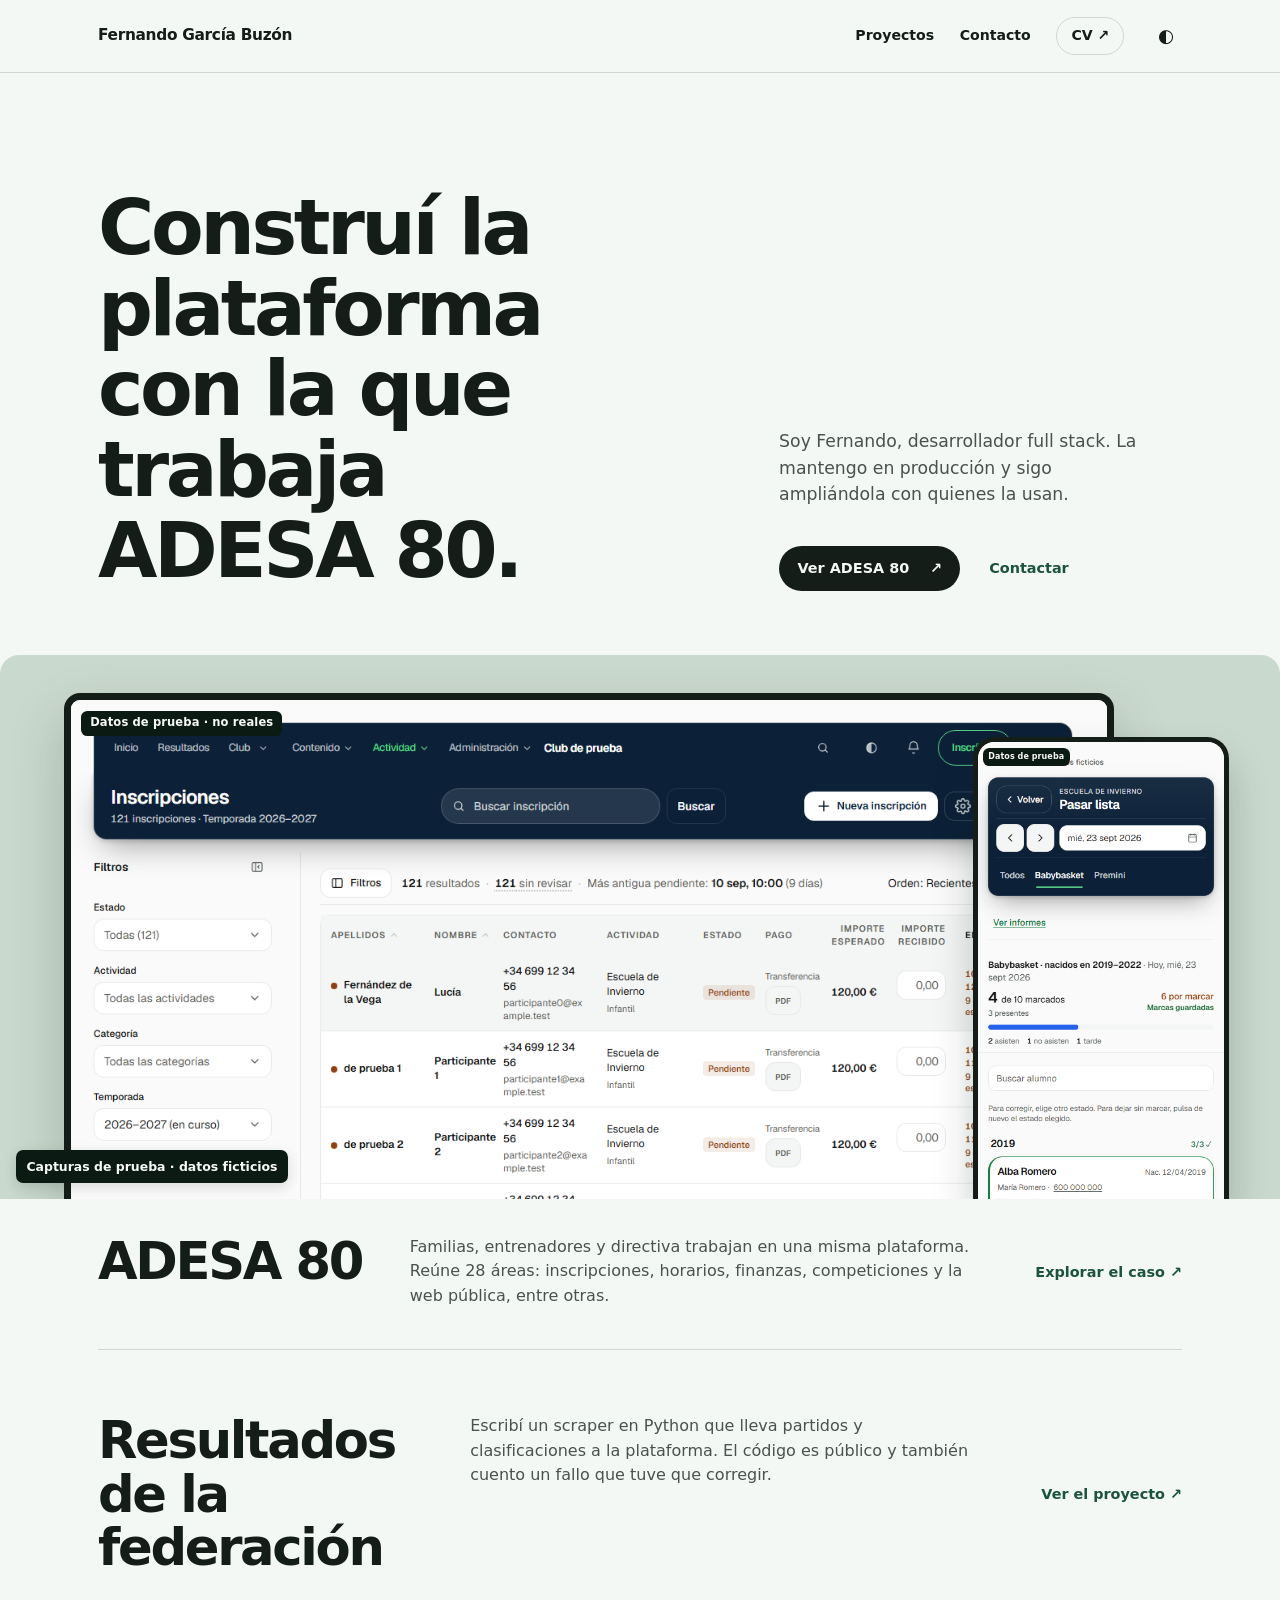
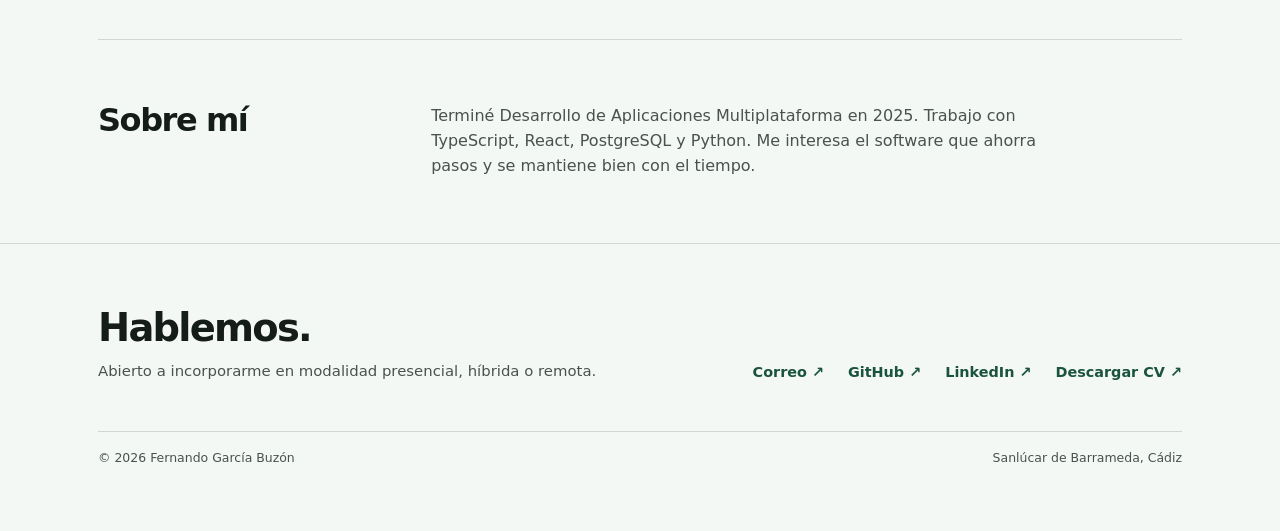
==== commit f1e38aee: "Precisar experiencia y competencias en el CV Describir ADESA 80 como plataforma de gestión y concret" ====
--- a/index.html
+++ b/index.html
@@ -81,7 +81,7 @@
       <div class="pie__principal">
         <div>
           <h2>Hablemos.</h2>
-          <p>Abierto a incorporarme en modalidad presencial, híbrida o remota, con posibilidad de traslado.</p>
+          <p>Abierto a incorporarme en modalidad presencial, híbrida o remota.</p>
         </div>
         <div class="pie__enlaces">
           <a class="enlace-texto" href="mailto:fernandogbuzon@gmail.com?subject=Hola%20Fernando">Correo ↗</a>
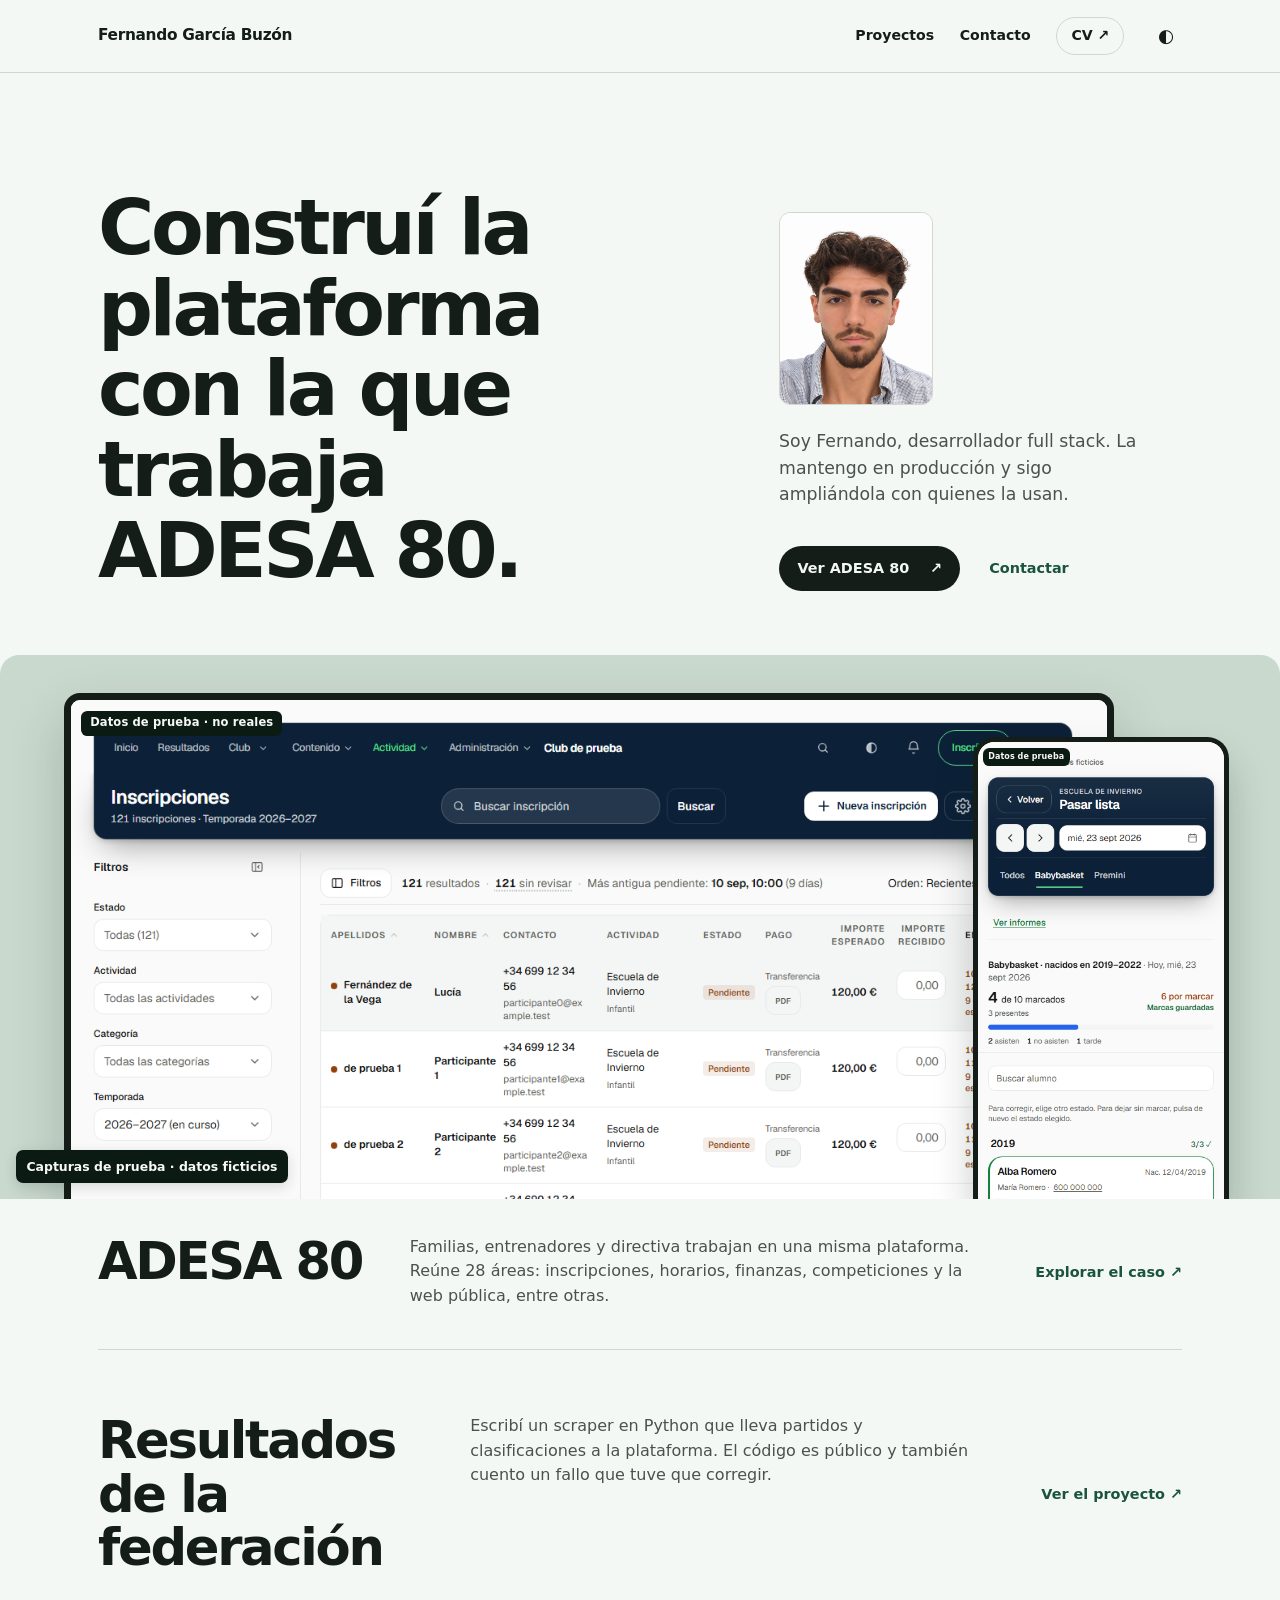
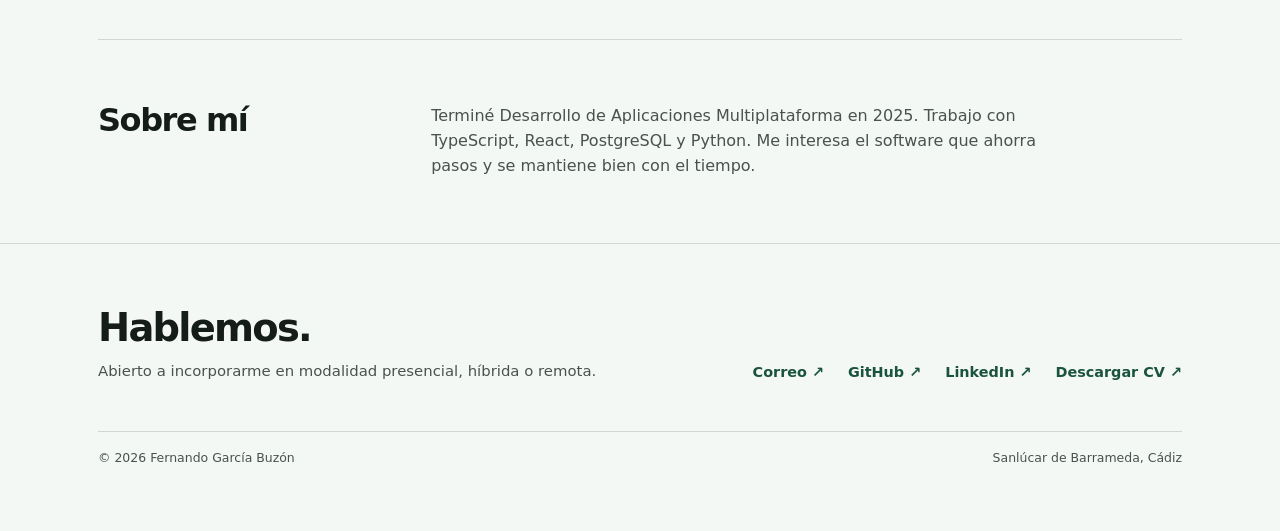
==== commit 9284f8a9: "Add Fernando portrait to portfolio and CV" ====
--- a/index.html
+++ b/index.html
@@ -14,7 +14,7 @@
   <meta property="og:description" content="Construí y mantengo la plataforma con la que trabaja ADESA 80.">
   <meta property="og:image" content="https://fernandogbuzon.github.io/mi-portfolio/marca/og.png?v=2">
   <meta name="twitter:card" content="summary_large_image">
-  <link rel="stylesheet" href="css/portfolio.css?v=1">
+  <link rel="stylesheet" href="css/portfolio.css?v=2">
   <script>try{var t=localStorage.getItem('tema');if(t==='claro'||t==='noche')document.documentElement.dataset.tema=t}catch(e){}</script>
   <script src="js/portfolio.js?v=1" defer></script>
 </head>
@@ -35,7 +35,8 @@
   <main id="contenido">
     <section class="envoltura hero" aria-labelledby="presentacion">
       <h1 id="presentacion">Construí la plataforma con la que trabaja ADESA 80.</h1>
-      <div>
+      <div class="hero__presentacion">
+        <img class="hero__retrato" src="media/fernando-garcia-buzon.png" width="1121" height="1403" alt="Retrato de Fernando García Buzón" decoding="async">
         <p>Soy Fernando, desarrollador full stack. La mantengo en producción y sigo ampliándola con quienes la usan.</p>
         <div class="acciones">
           <a class="boton" href="casos/adesa-digital.html">Ver ADESA 80 <span aria-hidden="true">↗</span></a>
--- a/css/portfolio.css
+++ b/css/portfolio.css
@@ -74,6 +74,7 @@
 .hero h1,.caso-hero h1{animation:entrada .48s cubic-bezier(.2,.8,.2,1) both}
 .hero>div,.caso-hero__intro{animation:entrada .5s .08s cubic-bezier(.2,.8,.2,1) both}
 @keyframes entrada{from{opacity:.8;transform:translateY(.65rem)}to{opacity:1;transform:translateY(0)}}
+.hero__retrato{width:clamp(8rem,12vw,10rem);height:auto;aspect-ratio:1121/1403;object-fit:cover;display:block;margin-bottom:1.45rem;border:1px solid var(--borde);border-radius:.7rem;background:#fff}
 .hero p{max-width:33ch;color:var(--secundario);font-size:clamp(1.05rem,1.35vw,1.22rem);padding-bottom:.35rem}
 .acciones{display:flex;flex-wrap:wrap;align-items:center;gap:1rem 1.8rem;margin-top:2rem}
 .boton{display:inline-flex;align-items:center;justify-content:center;gap:1.3rem;min-height:2.85rem;padding:.7rem 1.15rem;border-radius:100px;background:var(--tinta);color:var(--fondo);font-size:.9rem;font-weight:620;transition:transform .18s cubic-bezier(.2,.8,.2,1),background .18s ease}
@@ -180,6 +181,10 @@
   .navegacion .cv-enlace{padding:.36rem .68rem;font-size:.8rem}
   .hero{padding-top:clamp(3rem,9vw,4.5rem);gap:1.5rem}
   h1{font-size:clamp(2.65rem,10vw,4rem)}
+  .hero__presentacion{display:grid;grid-template-columns:7.25rem minmax(0,1fr);column-gap:1rem;align-items:start}
+  .hero__retrato{width:100%;grid-column:1;grid-row:1;margin:0}
+  .hero__presentacion p{grid-column:2;grid-row:1;align-self:center;padding:0}
+  .hero__presentacion .acciones{grid-column:1/-1;grid-row:2;margin-top:1.5rem}
   .hero p{font-size:1.03rem}
   .escena{height:20rem;border-radius:0}
   .escena__escritorio{border-width:.3rem;border-radius:.65rem .65rem 0 0}
@@ -207,6 +212,6 @@
   .caso-otro{align-items:start;flex-direction:column}
   .pie__enlaces{justify-content:flex-start;margin-top:.5rem}
 }
-@media(max-width:370px){.grupo li{grid-template-columns:1fr;gap:.15rem}}
+@media(max-width:370px){.grupo li{grid-template-columns:1fr;gap:.15rem}.hero__presentacion{grid-template-columns:6rem minmax(0,1fr);column-gap:.8rem}}
 @media(prefers-reduced-motion:reduce){html{scroll-behavior:auto}*,*::before,*::after{animation-duration:.01ms!important;transition-duration:.01ms!important}}
 @media(prefers-reduced-transparency:reduce){.cabecera{background:var(--fondo);backdrop-filter:none}}
